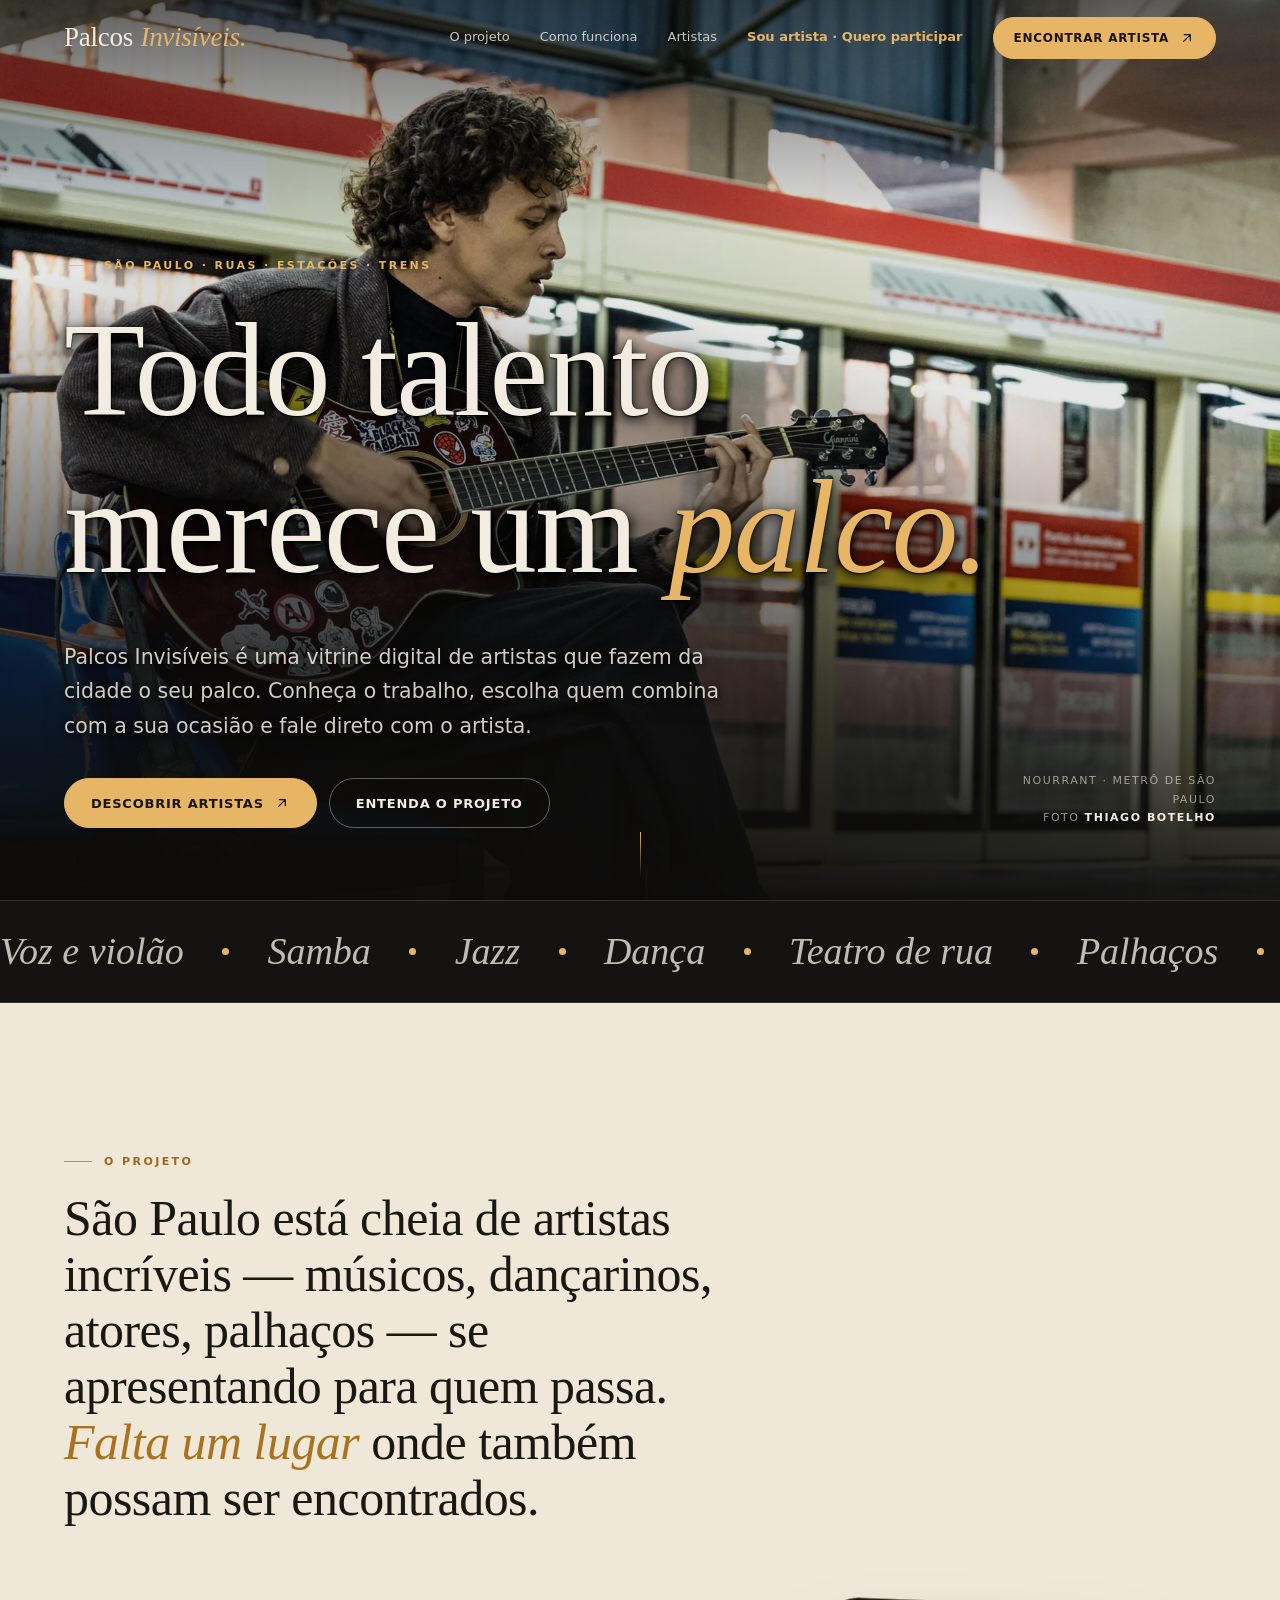
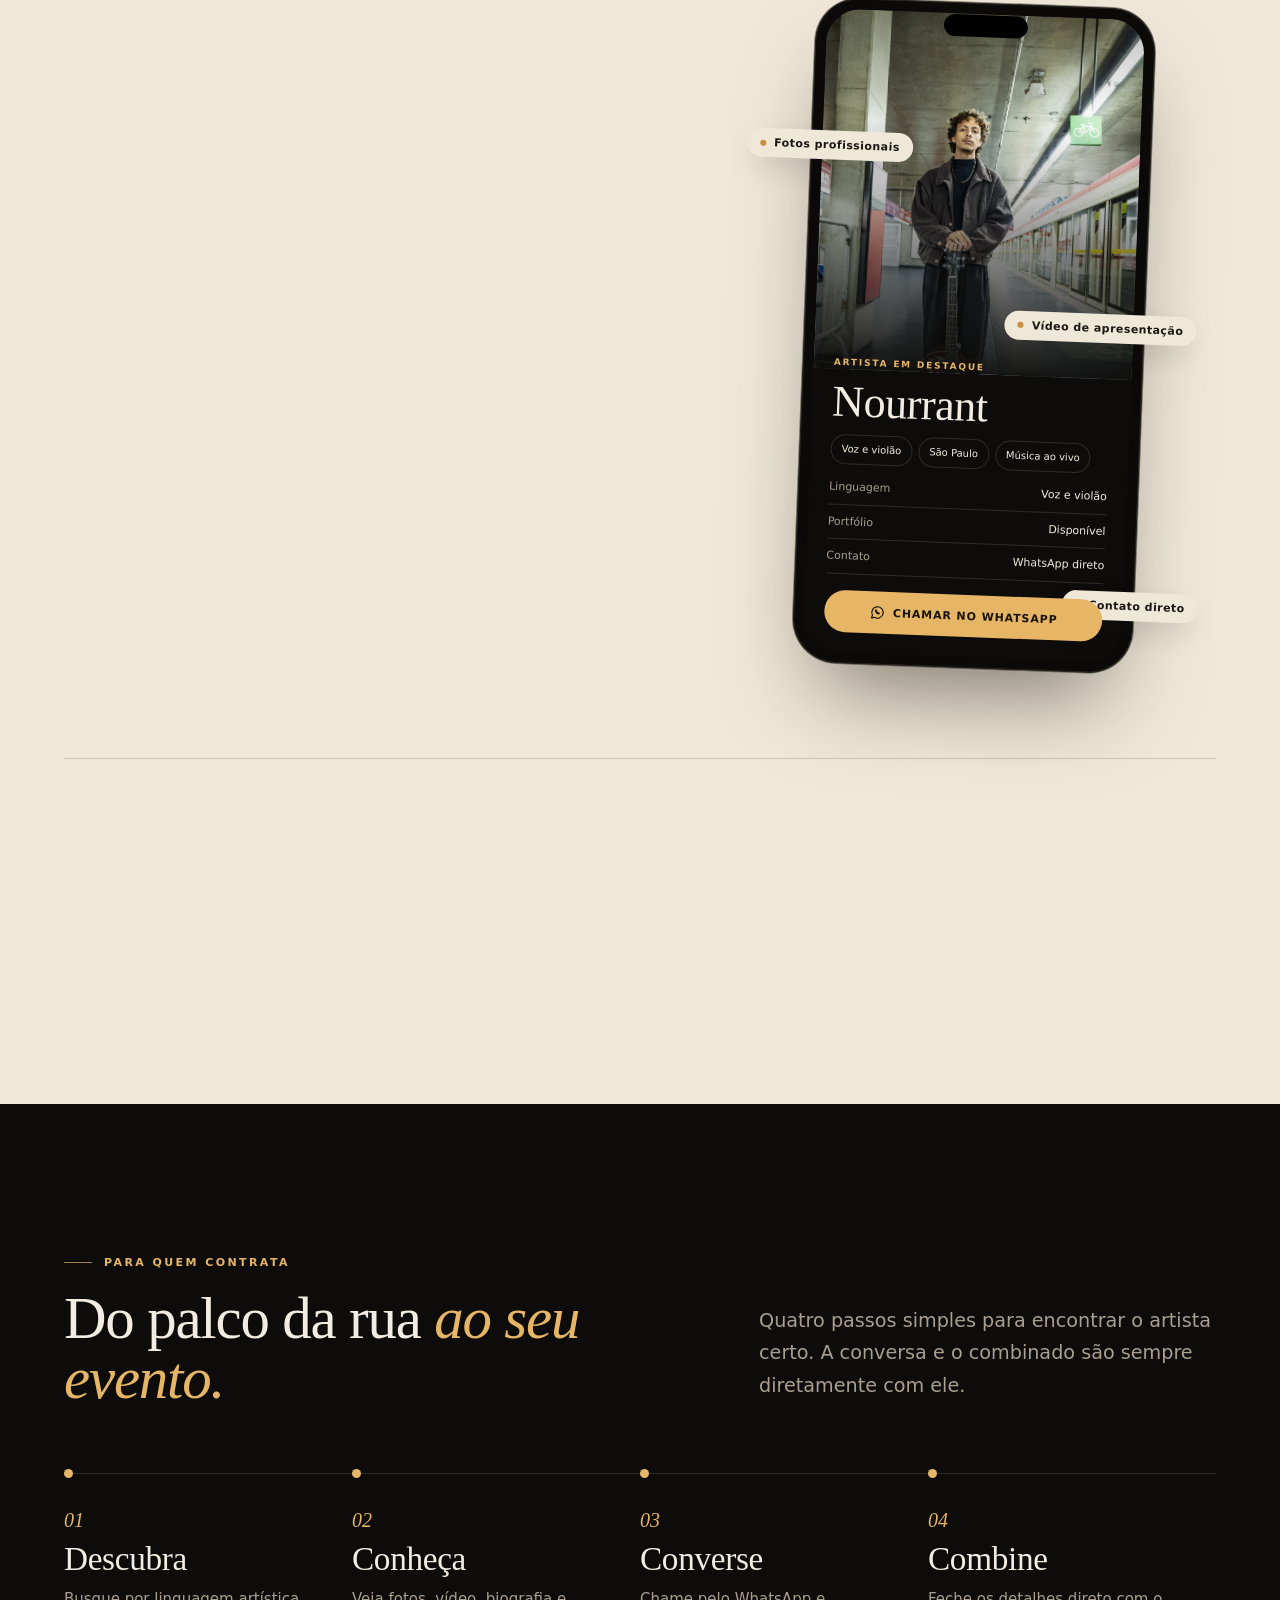
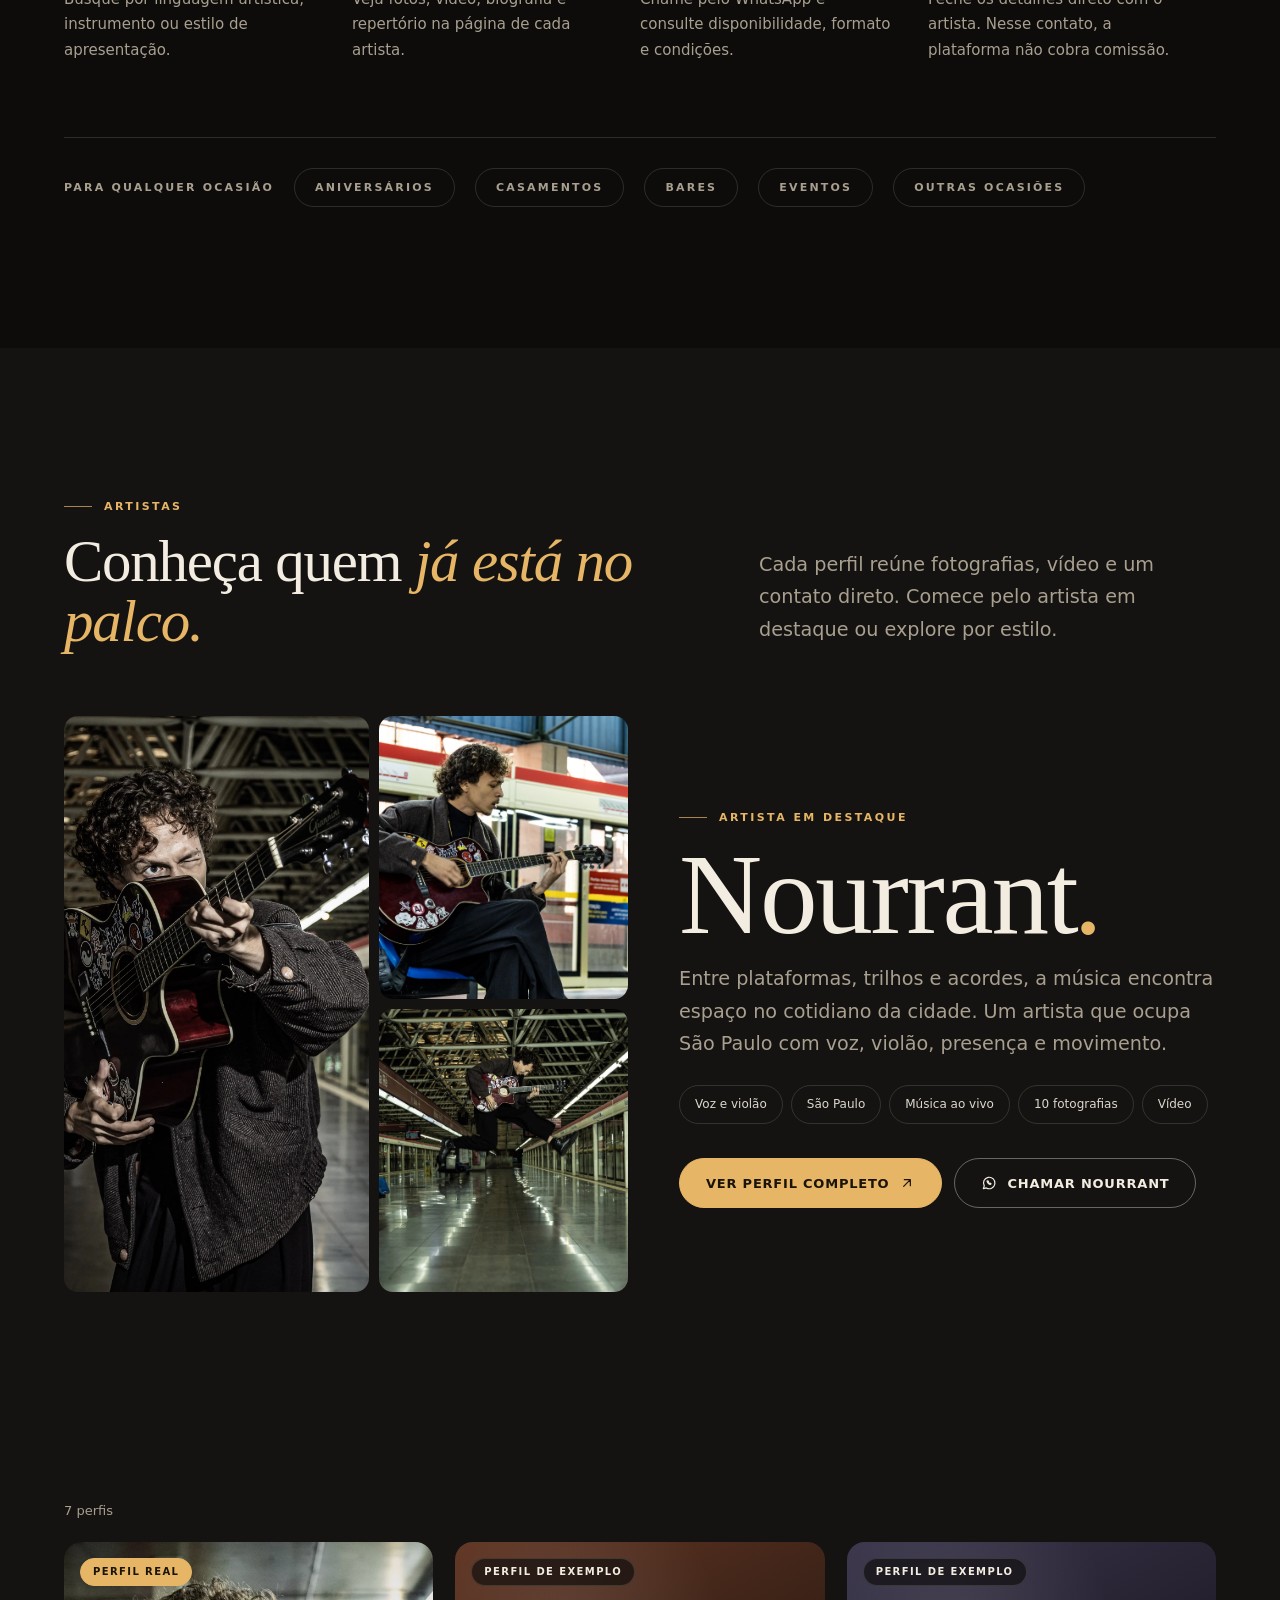
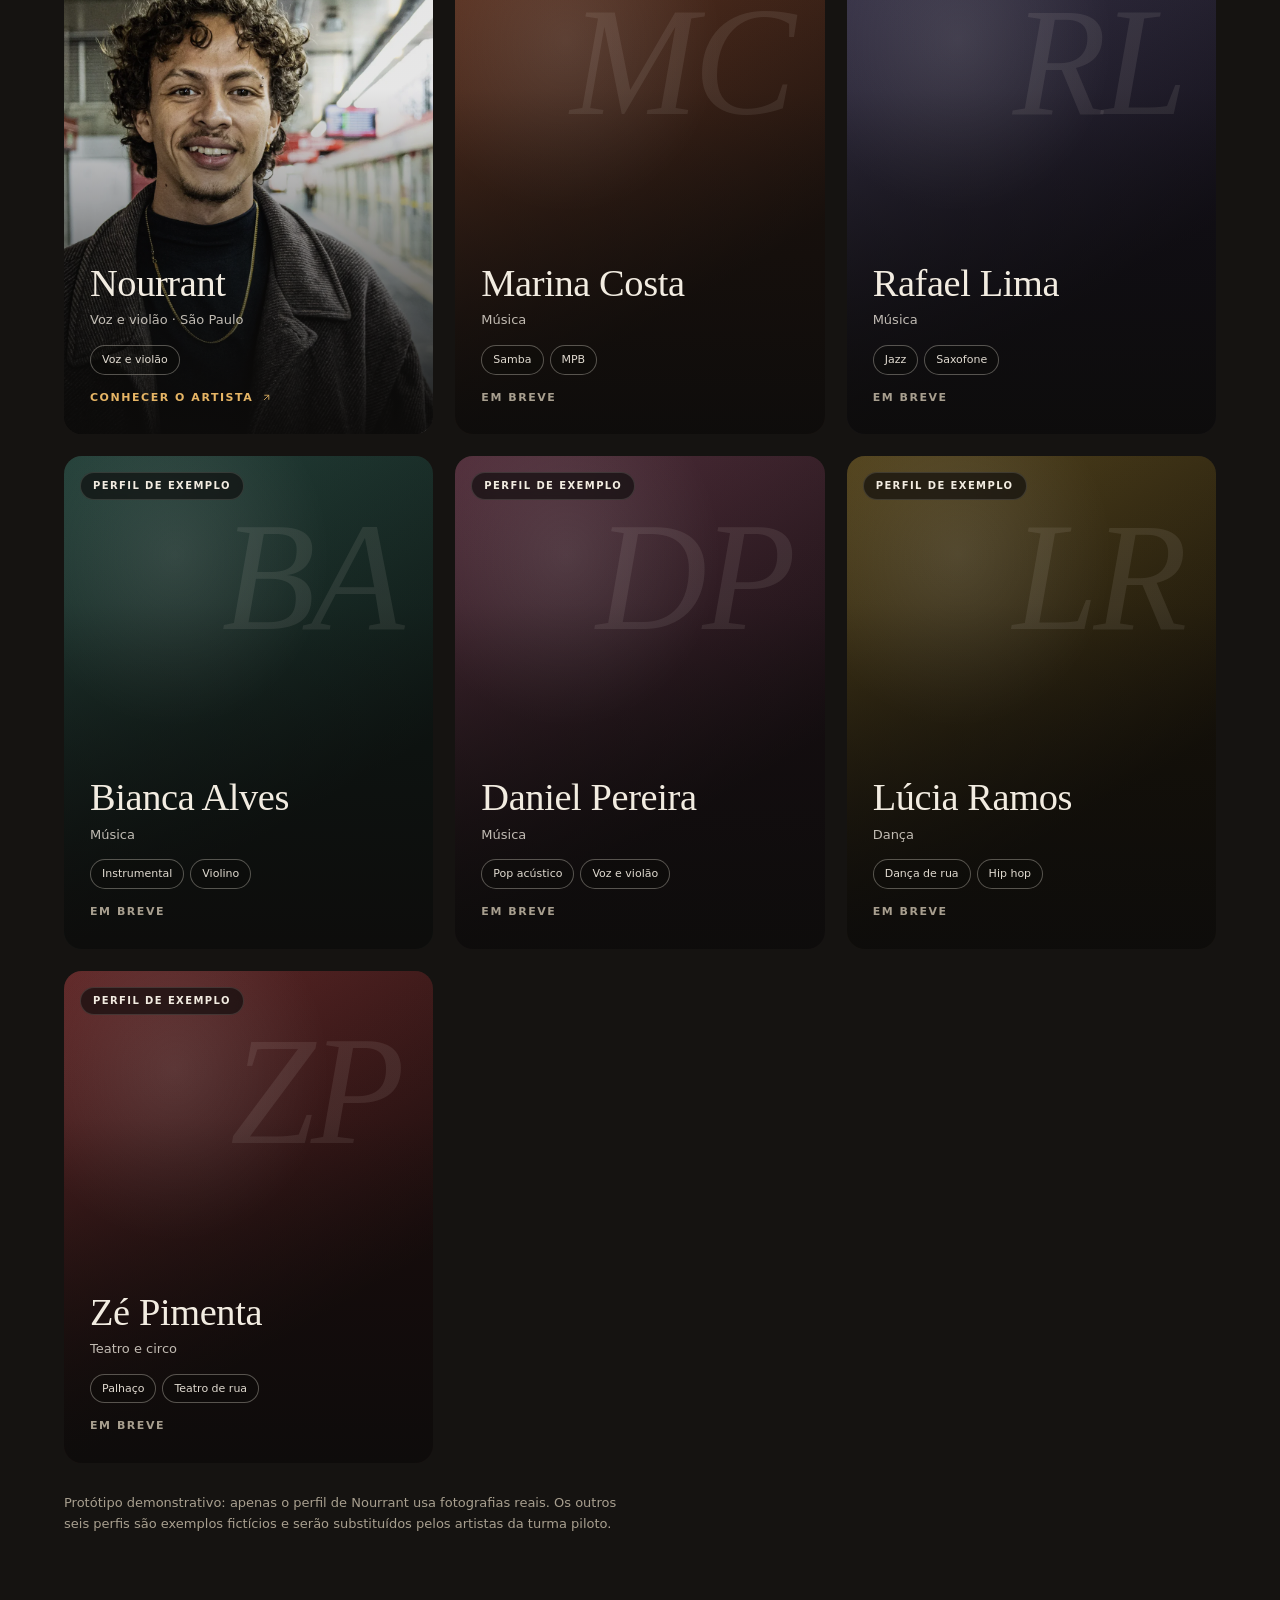
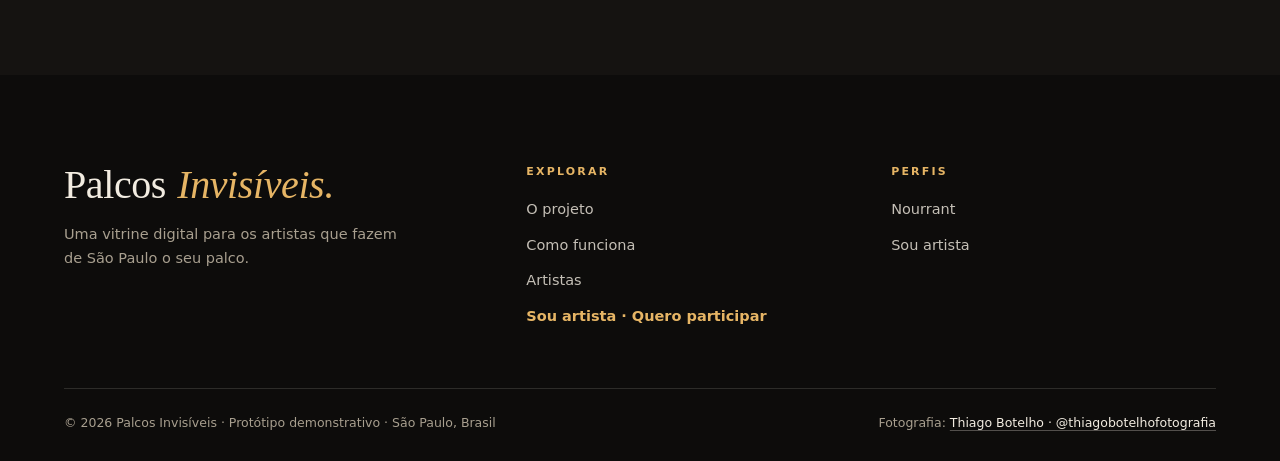
==== index.html @ 7cb58cff "Publicação inicial do Palcos Invisíveis" ====
<!doctype html>
<html lang="pt-BR" class="no-js">
<head>
<meta charset="utf-8">
<meta name="viewport" content="width=device-width,initial-scale=1">
<title>Palcos Invisíveis | Artistas de São Paulo para o seu evento</title>
<meta name="description" content="Vitrine digital de artistas independentes de São Paulo — música, dança, teatro e circo. Conheça portfólios com fotos e vídeos e fale direto com o artista para aniversários, casamentos, bares e eventos.">
<meta name="theme-color" content="#0d0c0b">
<meta property="og:title" content="Palcos Invisíveis — Todo talento merece um palco">
<meta property="og:description" content="Descubra artistas que fazem das ruas, estações e trens de São Paulo o seu palco e chame direto para o seu evento.">
<meta property="og:image" content="assets/img/03.webp">
<script>document.documentElement.className='js'</script>
<link rel="stylesheet" href="style.css">
</head>
<body>
<a class="skip" href="#projeto">Pular para o conteúdo</a>
<svg width="0" height="0" style="position:absolute" aria-hidden="true" focusable="false"><defs>
<symbol id="i-arrow" viewBox="0 0 24 24"><path d="M7 17 17 7M8 7h9v9"/></symbol>
<symbol id="i-left" viewBox="0 0 24 24"><path d="M19 12H5M11 5l-7 7 7 7"/></symbol>
<symbol id="i-right" viewBox="0 0 24 24"><path d="M5 12h14M13 5l7 7-7 7"/></symbol>
<symbol id="i-play" viewBox="0 0 24 24"><path class="f" d="M8 5v14l11-7z" fill="currentColor" stroke="none"/></symbol>
<symbol id="i-pause" viewBox="0 0 24 24"><path d="M8 5v14M16 5v14" stroke-width="3"/></symbol>
<symbol id="i-wa" viewBox="0 0 24 24"><path d="M3.5 20.5l1.4-4.2A8.6 8.6 0 1 1 8 19.4z"/><path d="M9.2 8.6c-.3.9 0 2 1.1 3.3 1.1 1.3 2.3 2 3.2 2.1.7.1 1.3-.3 1.5-.9l-1.6-.9-.7.6c-.7-.3-1.6-1.1-2-1.9l.6-.7-.9-1.6c-.6.1-1.1.5-1.2 1z"/></symbol>
<symbol id="i-expand" viewBox="0 0 24 24"><path d="M4 9V4h5M20 9V4h-5M4 15v5h5M20 15v5h-5"/></symbol>
<symbol id="i-x" viewBox="0 0 24 24"><path d="M6 6l12 12M18 6 6 18"/></symbol>
<symbol id="i-plus" viewBox="0 0 24 24"><path d="M12 5v14M5 12h14"/></symbol>
<symbol id="i-check" viewBox="0 0 24 24"><path d="M5 12.5l4.5 4.5L19 7.5"/></symbol>
<symbol id="i-search" viewBox="0 0 24 24"><circle cx="11" cy="11" r="6.5"/><path d="M20 20l-4.2-4.2"/></symbol>
<symbol id="i-user" viewBox="0 0 24 24"><circle cx="12" cy="8" r="4"/><path d="M4 21c0-4 3.5-6 8-6s8 2 8 6"/></symbol>
<symbol id="i-camera" viewBox="0 0 24 24"><path d="M4 8h4l1.5-2h5L16 8h4v11H4z"/><circle cx="12" cy="13.5" r="3.5"/></symbol>
<symbol id="i-refresh" viewBox="0 0 24 24"><path d="M20 11a8 8 0 0 0-14.5-3.5M4 4v4h4M4 13a8 8 0 0 0 14.5 3.5M20 20v-4h-4"/></symbol>
<symbol id="i-chat" viewBox="0 0 24 24"><path d="M4 5h16v11H10l-4 4v-4H4z"/></symbol>
<symbol id="i-shield" viewBox="0 0 24 24"><path d="M12 3l8 3v6c0 5-3.5 8-8 9-4.5-1-8-4-8-9V6z"/><path d="M8.5 12l2.5 2.5 4.5-5"/></symbol>
<symbol id="i-info" viewBox="0 0 24 24"><circle cx="12" cy="12" r="9"/><path d="M12 11v6M12 7.5v.01"/></symbol>
</defs></svg>


<header class="site-header" id="top-header">
  <div class="wrap">
    <a href="index.html" class="logo" aria-label="Palcos Invisíveis — início">Palcos <i>Invisíveis</i><span class="dot">.</span></a>
    <button class="burger" type="button" aria-label="Abrir menu" aria-expanded="false" aria-controls="nav"><span></span></button>
    <nav class="nav" id="nav" aria-label="Principal">
      <a href="#projeto">O projeto</a>
      <a href="#como">Como funciona</a>
      <a href="#artistas">Artistas</a>
      <a href="para-artistas.html" class="artist-entry">Sou artista · Quero participar</a>
      
      <a class="btn sm" href="#artistas">Encontrar artista <svg class="ic"><use href="#i-arrow"/></svg></a>
    </nav>
  </div>
</header>

<main>
<!-- ================= HERO ================= -->
<section class="hero" aria-label="Apresentação">
  <div class="hero-photo"><img src="assets/img/03.webp" alt="Nourrant toca violão sentado em uma plataforma de metrô de São Paulo" fetchpriority="high"></div>
  <div class="wrap hero-inner">
    <span class="eyebrow rise d1">São Paulo · Ruas · Estações · Trens</span>
    <h1 aria-label="Todo talento merece um palco."><span class="line"><span>Todo talento</span></span><span class="line"><span>merece um <em>palco.</em></span></span></h1>
    <div class="hero-foot">
      <div>
        <p class="lead rise d2">Palcos Invisíveis é uma vitrine digital de artistas que fazem da cidade o seu palco. Conheça o trabalho, escolha quem combina com a sua ocasião e fale direto com o artista.</p>
        <div class="actions rise d3">
          <a class="btn" href="#artistas">Descobrir artistas <svg class="ic"><use href="#i-arrow"/></svg></a>
          <a class="btn ghost" href="#projeto">Entenda o projeto</a>
        </div>
      </div>
      <p class="hero-credit rise d3">Nourrant · Metrô de São Paulo<br>Foto <b>Thiago Botelho</b></p>
    </div>
  </div>
  <span class="scroll-cue" aria-hidden="true"></span>
</section>

<div class="marquee" aria-hidden="true">
  <div class="marquee-track">
    <span>Voz e violão</span><span>Samba</span><span>Jazz</span><span>Dança</span><span>Teatro de rua</span><span>Palhaços</span><span>Saxofone</span><span>Violino</span><span>MPB</span><span>Circo</span><span>Pop acústico</span><span>Música ao vivo</span><span>Aniversários</span><span>Casamentos</span><span>Bares</span><span>Eventos</span>
    <span>Voz e violão</span><span>Samba</span><span>Jazz</span><span>Dança</span><span>Teatro de rua</span><span>Palhaços</span><span>Saxofone</span><span>Violino</span><span>MPB</span><span>Circo</span><span>Pop acústico</span><span>Música ao vivo</span><span>Aniversários</span><span>Casamentos</span><span>Bares</span><span>Eventos</span>
  </div>
</div>

<!-- ================= O PROJETO ================= -->
<section class="section paper" id="projeto">
  <div class="wrap">
    <span class="eyebrow reveal">O projeto</span>
    <h2 class="manifesto reveal" style="margin-top:22px">São Paulo está cheia de artistas incríveis — músicos, dançarinos, atores, palhaços — se apresentando para quem passa. <em>Falta um lugar</em> onde também possam ser encontrados.</h2>

    <div class="project-grid" style="margin-top:clamp(44px,6vw,80px)">
      <div class="project-copy">
        <p class="lead reveal">O Palcos Invisíveis é um catálogo para descobrir e entrar em contato com artistas. Começamos pelos talentos que se apresentam nas ruas, estações e transportes da cidade, da música à dança, do teatro ao circo: gente que milhares de pessoas veem todos os dias, mas que quase ninguém sabe como chamar para uma festa.</p>
        <p class="lead reveal">Cada artista apresenta um perfil profissional, com fotografias, vídeo, biografia, linguagem artística, estilo, repertório ou espetáculo e um botão de WhatsApp. Você explora, escolhe, conversa e combina diretamente com quem vai subir no palco da sua ocasião.</p>
        <div class="actions reveal">
          <a class="btn dark" href="#como">Ver como funciona <svg class="ic"><use href="#i-arrow"/></svg></a>
          
        </div>
      </div>

      <div class="reveal" aria-label="Exemplo de como é a página de um artista">
        <div class="phone">
          <div class="phone-notch"></div>
          <div class="phone-screen">
            <img src="assets/img/04.webp" alt="Nourrant em pé na plataforma, com o violão ao lado">
            <div class="phone-body">
              <span class="tag">Artista em destaque</span>
              <h4>Nourrant</h4>
              <div class="phone-chips"><span>Voz e violão</span><span>São Paulo</span><span>Música ao vivo</span></div>
              <div class="phone-rows"><div>Linguagem <b>Voz e violão</b></div><div>Portfólio <b>Disponível</b></div><div>Contato <b>WhatsApp direto</b></div></div>
              <div class="phone-cta"><svg class="ic" style="font-size:16px"><use href="#i-wa"/></svg> Chamar no WhatsApp</div>
            </div>
          </div>
          <div class="phone-labels" aria-hidden="true"><span class="l1">Fotos profissionais</span><span class="l2">Vídeo de apresentação</span><span class="l3">Contato direto</span></div>
        </div>
      </div>
    </div>

    <div class="pillars">
      <div class="pillar reveal"><span class="n">01</span><h3>Visibilidade</h3><p>Encontre talentos da cidade para sua próxima ocasião.</p></div>
      <div class="pillar reveal" style="--d:.1s"><span class="n">02</span><h3>Material profissional</h3><p>Conheça os artistas por meio de fotografias, vídeos e apresentações.</p></div>
      <div class="pillar reveal" style="--d:.2s"><span class="n">03</span><h3>Contato direto</h3><p>Quem contrata fala com o artista pelo WhatsApp. Sem comissão da plataforma no contato direto.</p></div>
    </div>
  </div>
</section>

<!-- ================= COMO FUNCIONA ================= -->
<section class="section" id="como">
  <div class="wrap">
    <div class="sec-head">
      <div><span class="eyebrow reveal">Para quem contrata</span><h2 class="h2 reveal">Do palco da rua <em>ao seu evento.</em></h2></div>
      <p class="lead reveal">Quatro passos simples para encontrar o artista certo. A conversa e o combinado são sempre diretamente com ele.</p>
    </div>
    <div class="steps">
      <div class="step reveal"><span class="n">01</span><h3>Descubra</h3><p>Busque por linguagem artística, instrumento ou estilo de apresentação.</p></div>
      <div class="step reveal" style="--d:.1s"><span class="n">02</span><h3>Conheça</h3><p>Veja fotos, vídeo, biografia e repertório na página de cada artista.</p></div>
      <div class="step reveal" style="--d:.2s"><span class="n">03</span><h3>Converse</h3><p>Chame pelo WhatsApp e consulte disponibilidade, formato e condições.</p></div>
      <div class="step reveal" style="--d:.3s"><span class="n">04</span><h3>Combine</h3><p>Feche os detalhes direto com o artista. Nesse contato, a plataforma não cobra comissão.</p></div>
    </div>
    <div class="occasions reveal">
      <span>Para qualquer ocasião</span>
      <span class="occ">Aniversários</span><span class="occ">Casamentos</span><span class="occ">Bares</span><span class="occ">Eventos</span><span class="occ">Outras ocasiões</span>
    </div>
  </div>
</section>

<!-- ================= ARTISTAS ================= -->
<section class="section alt" id="artistas">
  <div class="wrap">
    <div class="sec-head">
      <div><span class="eyebrow reveal">Artistas</span><h2 class="h2 reveal">Conheça quem <em>já está no palco.</em></h2></div>
      <p class="lead reveal">Cada perfil reúne fotografias, vídeo e um contato direto. Comece pelo artista em destaque ou explore por estilo.</p>
    </div>

    <article class="featured">
      <div class="collage reveal">
        <a class="c1" href="nourrant.html" aria-label="Ver perfil de Nourrant"><img src="assets/img/17.webp" alt="Nourrant com o violão em primeiro plano" loading="lazy"></a>
        <a class="c2" href="nourrant.html" tabindex="-1" aria-hidden="true"><img src="assets/img/03.webp" alt="" loading="lazy"></a>
        <a class="c3" href="nourrant.html" tabindex="-1" aria-hidden="true"><img src="assets/img/15.webp" alt="" loading="lazy"></a>
      </div>
      <div class="featured-copy reveal">
        <span class="eyebrow">Artista em destaque</span>
        <h3>Nourrant<em>.</em></h3>
        <p class="lead">Entre plataformas, trilhos e acordes, a música encontra espaço no cotidiano da cidade. Um artista que ocupa São Paulo com voz, violão, presença e movimento.</p>
        <div class="facts"><span class="fact">Voz e violão</span><span class="fact">São Paulo</span><span class="fact">Música ao vivo</span><span class="fact">10 fotografias</span><span class="fact">Vídeo</span></div>
        <div class="actions">
          <a class="btn" href="nourrant.html">Ver perfil completo <svg class="ic"><use href="#i-arrow"/></svg></a>
          <a class="btn ghost" href="#" data-contact="nourrant"><svg class="ic"><use href="#i-wa"/></svg> Chamar Nourrant</a>
        </div>
      </div>
    </article>

    <div class="finder reveal">
      <div class="filters" role="group" aria-label="Filtrar por estilo">
        <button class="filter active" type="button" data-filter="todos">Todos</button>
        <button class="filter" type="button" data-filter="voz">Voz e violão</button>
        <button class="filter" type="button" data-filter="samba">Samba</button>
        <button class="filter" type="button" data-filter="jazz">Jazz</button>
        <button class="filter" type="button" data-filter="instrumental">Instrumental</button>
        <button class="filter" type="button" data-filter="danca">Dança</button>
        <button class="filter" type="button" data-filter="teatro">Teatro e circo</button>
      </div>
      <label class="search"><span class="sr">Buscar artista, linguagem ou estilo</span><svg class="ic"><use href="#i-search"/></svg><input type="search" id="q" placeholder="Nome, linguagem ou estilo" autocomplete="off"></label>
    </div>
    <p class="count" id="count" aria-live="polite">7 perfis</p>

    <div class="cards">
      <a class="card" href="nourrant.html" data-cat="voz" data-search="nourrant violao voz e violao voz musica ao vivo sao paulo">
        <img src="assets/img/06.webp" alt="Retrato de Nourrant sorrindo" loading="lazy" style="object-position:50% 25%">
        <span class="badge real">Perfil real</span>
        <div class="card-in"><h3>Nourrant</h3><p class="meta">Voz e violão · São Paulo</p><div class="tags"><span>Voz e violão</span></div><span class="go">Conhecer o artista <svg class="ic"><use href="#i-arrow"/></svg></span></div>
      </a>
      <div class="card demo" data-cat="samba" data-search="marina costa samba mpb voz percussao exemplo">
        <div class="art" style="background:linear-gradient(150deg,#6a3a26,#1d120d 70%)"><b>MC</b><i></i></div>
        <span class="badge">Perfil de exemplo</span>
        <div class="card-in"><h3>Marina Costa</h3><p class="meta">Música</p><div class="tags"><span>Samba</span><span>MPB</span></div><span class="go">Em breve</span></div>
      </div>
      <div class="card demo" data-cat="jazz" data-search="rafael lima saxofone jazz exemplo">
        <div class="art" style="background:linear-gradient(150deg,#3f3a52,#120f19 70%)"><b>RL</b><i></i></div>
        <span class="badge">Perfil de exemplo</span>
        <div class="card-in"><h3>Rafael Lima</h3><p class="meta">Música</p><div class="tags"><span>Jazz</span><span>Saxofone</span></div><span class="go">Em breve</span></div>
      </div>
      <div class="card demo" data-cat="instrumental" data-search="bianca alves violino instrumental classico exemplo">
        <div class="art" style="background:linear-gradient(150deg,#27473f,#0d1714 70%)"><b>BA</b><i></i></div>
        <span class="badge">Perfil de exemplo</span>
        <div class="card-in"><h3>Bianca Alves</h3><p class="meta">Música</p><div class="tags"><span>Instrumental</span><span>Violino</span></div><span class="go">Em breve</span></div>
      </div>
      <div class="card demo" data-cat="voz" data-search="daniel pereira pop acustico voz violao exemplo">
        <div class="art" style="background:linear-gradient(150deg,#5a3341,#170e12 70%)"><b>DP</b><i></i></div>
        <span class="badge">Perfil de exemplo</span>
        <div class="card-in"><h3>Daniel Pereira</h3><p class="meta">Música</p><div class="tags"><span>Pop acústico</span><span>Voz e violão</span></div><span class="go">Em breve</span></div>
      </div>
      <div class="card demo" data-cat="danca" data-search="lucia ramos danca dança de rua hip hop exemplo">
        <div class="art" style="background:linear-gradient(150deg,#5b4a1f,#171208 70%)"><b>LR</b><i></i></div>
        <span class="badge">Perfil de exemplo</span>
        <div class="card-in"><h3>Lúcia Ramos</h3><p class="meta">Dança</p><div class="tags"><span>Dança de rua</span><span>Hip hop</span></div><span class="go">Em breve</span></div>
      </div>
      <div class="card demo" data-cat="teatro" data-search="ze pimenta palhaco palhaço teatro de rua circo exemplo">
        <div class="art" style="background:linear-gradient(150deg,#6a2b2b,#1a0c0c 70%)"><b>ZP</b><i></i></div>
        <span class="badge">Perfil de exemplo</span>
        <div class="card-in"><h3>Zé Pimenta</h3><p class="meta">Teatro e circo</p><div class="tags"><span>Palhaço</span><span>Teatro de rua</span></div><span class="go">Em breve</span></div>
      </div>
    </div>
    <div class="empty" id="empty"><h3>Nenhum artista encontrado.</h3><p>Tente outro nome, instrumento ou estilo.</p></div>
    <p class="demo-note">Protótipo demonstrativo: apenas o perfil de Nourrant usa fotografias reais. Os outros seis perfis são exemplos fictícios e serão substituídos pelos artistas da turma piloto.</p>
  </div>
</section>

</main>

<footer class="site-footer">
  <div class="wrap">
    <div class="foot-top">
      <div class="foot-brand"><a href="index.html" class="logo">Palcos <i>Invisíveis</i><span class="dot">.</span></a><p>Uma vitrine digital para os artistas que fazem de São Paulo o seu palco.</p></div>
      <div><h5>Explorar</h5><ul><li><a href="#projeto">O projeto</a></li><li><a href="#como">Como funciona</a></li><li><a href="#artistas">Artistas</a></li><li><a href="para-artistas.html" class="artist-entry">Sou artista · Quero participar</a></li><li></li></ul></div>
      <div><h5>Perfis</h5><ul><li><a href="nourrant.html">Nourrant</a></li><li><a href="para-artistas.html">Sou artista</a></li></ul></div>
    </div>
    <div class="foot-bottom"><span>© 2026 Palcos Invisíveis · Protótipo demonstrativo · São Paulo, Brasil</span><span>Fotografia: <a href="https://www.instagram.com/thiagobotelhofotografia/" target="_blank" rel="noopener noreferrer">Thiago Botelho · @thiagobotelhofotografia</a></span></div>
  </div>
</footer>

<dialog class="modal" id="contact-dialog" aria-labelledby="dlg-title"><div class="modal-in"><button class="x" type="button" data-close aria-label="Fechar"><svg class="ic"><use href="#i-x"/></svg></button><span class="eyebrow" id="dlg-eyebrow">Em breve</span><h3 id="dlg-title"></h3><p id="dlg-text"></p><div class="actions"><button class="btn" type="button" data-close>Entendi</button></div></div></dialog>

<script src="script.js"></script>
</body>
</html>
---- style.css ----
/* ============================================================
   PALCOS INVISÍVEIS — folha de estilo
   Tipografia: Instrument Serif (títulos) + Inter (texto)
   Fontes embutidas em assets/fonts (funciona offline)
   ============================================================ */
@font-face{font-family:"Instrument Serif";src:url("assets/fonts/instrument-serif.woff") format("woff");font-weight:400;font-style:normal;font-display:swap}
@font-face{font-family:"Instrument Serif";src:url("assets/fonts/instrument-serif-italic.woff") format("woff");font-weight:400;font-style:italic;font-display:swap}
@font-face{font-family:"Inter";src:url("assets/fonts/inter-regular.woff") format("woff");font-weight:400;font-style:normal;font-display:swap}
@font-face{font-family:"Inter";src:url("assets/fonts/inter-medium.woff") format("woff");font-weight:500;font-style:normal;font-display:swap}
@font-face{font-family:"Inter";src:url("assets/fonts/inter-semibold.woff") format("woff");font-weight:600;font-style:normal;font-display:swap}

:root{
  --bg:#0d0c0b;--bg-2:#151311;--bg-3:#1c1916;
  --ink:#f2ece1;--muted:#a89f8f;--line:rgba(242,236,225,.14);
  --gold:#e6b565;--gold-2:#c98f3c;
  --paper:#efe7d7;--paper-2:#e4dac6;--paper-ink:#1b1712;--paper-muted:#6b6254;--paper-line:rgba(27,23,18,.16);
  --serif:Georgia,"Times New Roman","Times New Roman",serif;
  --sans:system-ui,-apple-system,"Segoe UI",Roboto,Arial,sans-serif;
  --pad:clamp(20px,5vw,72px);
  --max:1280px;
  --ease:cubic-bezier(.22,1,.36,1);
}
*{box-sizing:border-box}
html{scroll-behavior:smooth;scroll-padding-top:84px;-webkit-text-size-adjust:100%}
body{margin:0;background:var(--bg);color:var(--ink);font-family:var(--sans);font-size:16px;line-height:1.6;-webkit-font-smoothing:antialiased;text-rendering:optimizeLegibility}
img{display:block;max-width:100%}
a{color:inherit;text-decoration:none}
button{font:inherit;color:inherit}
h1,h2,h3,h4{font-family:var(--serif);font-weight:400;margin:0;letter-spacing:-.01em}
p{margin:0}
::selection{background:var(--gold);color:#1a1307}
:focus-visible{outline:2px solid var(--gold);outline-offset:3px;border-radius:4px}
.ic{width:1em;height:1em;fill:none;stroke:currentColor;stroke-width:1.8;stroke-linecap:round;stroke-linejoin:round;flex:none}
.ic.fill{fill:currentColor;stroke:none}
.sr{position:absolute;width:1px;height:1px;overflow:hidden;clip:rect(0 0 0 0);white-space:nowrap}
.wrap{max-width:var(--max);margin:0 auto;padding-inline:var(--pad)}
.skip{position:absolute;left:12px;top:-60px;background:var(--gold);color:#1a1307;padding:10px 16px;border-radius:8px;z-index:200;font-weight:600}
.skip:focus{top:12px}

/* ---------- tipografia utilitária ---------- */
.eyebrow{display:inline-flex;align-items:center;gap:12px;font:600 11px/1 var(--sans);letter-spacing:.22em;text-transform:uppercase;color:var(--gold)}
.eyebrow:before{content:"";width:28px;height:1px;background:currentColor;opacity:.7}
.paper .eyebrow{color:#9a6a1e}
.display{font-size:clamp(40px,6vw,92px);line-height:.98;letter-spacing:-.02em}
.display em,.h2 em,h1 em{font-style:italic;color:var(--gold)}
.paper .h2 em,.paper h2 em{color:#a8721f}
.h2{font-size:clamp(36px,4.6vw,68px);line-height:1.02;letter-spacing:-.02em}
.lead{font-size:clamp(17px,1.5vw,20px);line-height:1.7;color:var(--muted);max-width:60ch}
.paper .lead{color:var(--paper-muted)}
.small{font-size:13px;color:var(--muted);line-height:1.65}
.paper .small{color:var(--paper-muted)}

/* ---------- botões ---------- */
.btn{display:inline-flex;align-items:center;justify-content:center;gap:10px;min-height:50px;padding:0 26px;border-radius:999px;border:1px solid var(--gold);background:var(--gold);color:#1a1307;font:600 13px/1 var(--sans);letter-spacing:.06em;text-transform:uppercase;cursor:pointer;transition:transform .35s var(--ease),background .25s,color .25s,border-color .25s,box-shadow .35s}
.btn:hover{transform:translateY(-2px);box-shadow:0 14px 34px -12px rgba(230,181,101,.55)}
.btn .ic{font-size:16px;transition:transform .35s var(--ease)}
.btn:hover .ic{transform:translate(2px,-2px)}
.btn.ghost{background:transparent;color:var(--ink);border-color:rgba(242,236,225,.38)}
.btn.ghost:hover{border-color:var(--gold);color:var(--gold);box-shadow:none}
.paper .btn.ghost{color:var(--paper-ink);border-color:rgba(27,23,18,.4)}
.paper .btn.ghost:hover{border-color:#a8721f;color:#a8721f}
.btn.dark{background:var(--paper-ink);border-color:var(--paper-ink);color:var(--paper)}
.btn.sm{min-height:42px;padding:0 20px;font-size:12px}
.actions{display:flex;flex-wrap:wrap;gap:12px;margin-top:34px}

/* ---------- cabeçalho ---------- */
.site-header{position:fixed;inset:0 0 auto 0;z-index:90;height:76px;display:flex;align-items:center;transition:background .4s,backdrop-filter .4s,border-color .4s,height .3s;border-bottom:1px solid transparent}
.site-header.solid{background:rgba(13,12,11,.82);backdrop-filter:saturate(1.4) blur(16px);-webkit-backdrop-filter:saturate(1.4) blur(16px);border-color:var(--line);height:66px}
.site-header .wrap{display:flex;align-items:center;justify-content:space-between;width:100%}
.logo{font-family:var(--serif);font-size:27px;letter-spacing:-.01em;line-height:1;display:inline-flex;align-items:baseline;gap:.28em;white-space:nowrap}
.logo i{color:var(--gold)}
.logo .dot{color:var(--gold);font-style:normal;margin-left:-.3em}
.nav{display:flex;align-items:center;gap:30px}
.nav a:not(.btn){font-size:13px;font-weight:500;color:rgba(242,236,225,.82);position:relative;padding:6px 0}
.nav a:not(.btn):after{content:"";position:absolute;left:0;right:0;bottom:0;height:1px;background:var(--gold);transform:scaleX(0);transform-origin:left;transition:transform .4s var(--ease)}
.nav a:not(.btn):hover{color:#fff}.nav a:not(.btn):hover:after{transform:scaleX(1)}
.burger{display:none;width:44px;height:44px;border:1px solid var(--line);border-radius:50%;background:rgba(13,12,11,.4);cursor:pointer;align-items:center;justify-content:center}
.burger span,.burger span:before,.burger span:after{display:block;width:18px;height:1.5px;background:var(--ink);position:relative;transition:transform .3s,background .3s}
.burger span:before,.burger span:after{content:"";position:absolute;left:0}
.burger span:before{top:-6px}.burger span:after{top:6px}
.menu-open .burger span{background:transparent}.menu-open .burger span:before{transform:translateY(6px) rotate(45deg)}.menu-open .burger span:after{transform:translateY(-6px) rotate(-45deg)}

/* ---------- hero (home) ---------- */
.hero{position:relative;min-height:max(640px,100svh);max-height:980px;display:flex;align-items:flex-end;overflow:hidden;isolation:isolate}
.hero-photo{position:absolute;inset:0;z-index:-2}
.hero-photo img{width:100%;height:100%;object-fit:cover;object-position:62% 40%;animation:kenburns 26s ease-in-out infinite alternate;transform-origin:70% 40%}
@keyframes kenburns{from{transform:scale(1.02)}to{transform:scale(1.12) translate(-1.2%,-1%)}}
.hero:before{content:"";position:absolute;inset:0;z-index:-1;background:
  radial-gradient(120% 90% at 18% 100%,rgba(13,12,11,.96) 0%,rgba(13,12,11,.55) 45%,rgba(13,12,11,.1) 78%),
  linear-gradient(180deg,rgba(13,12,11,.62) 0%,rgba(13,12,11,0) 26%,rgba(13,12,11,0) 60%,rgba(13,12,11,.92) 100%)}
.hero-inner{width:100%;padding-block:150px 72px}
.hero h1{font-size:clamp(58px,10.4vw,168px);line-height:.9;letter-spacing:-.012em;margin:22px 0 30px}
.hero h1 .line{display:block;overflow:visible;padding-top:.12em;padding-bottom:.16em}
.hero h1 .line>span{display:block}
.hero p.lead{color:rgba(242,236,225,.86);font-size:clamp(17px,1.6vw,21px);max-width:52ch}
.hero-foot{display:flex;justify-content:space-between;align-items:flex-end;gap:30px;flex-wrap:wrap}
.hero-credit{font-size:11px;letter-spacing:.14em;text-transform:uppercase;color:rgba(242,236,225,.6);max-width:30ch;line-height:1.7;text-align:right}
.hero-credit b{color:var(--ink);font-weight:600}
.scroll-cue{position:absolute;left:50%;bottom:22px;width:1px;height:46px;background:linear-gradient(var(--gold),transparent);transform-origin:top;animation:cue 2.4s ease-in-out infinite}
@keyframes cue{0%{transform:scaleY(0)}50%{transform:scaleY(1)}100%{transform:scaleY(1);opacity:0}}

/* intro animada do hero */
.js .hero .rise{opacity:0;transform:translateY(26px);animation:rise 1.1s var(--ease) forwards}
.js .hero h1 .line>span{transform:translateY(105%);animation:lineup 1.2s var(--ease) forwards}
.js .hero h1 .line:nth-child(2)>span{animation-delay:.12s}
.js .hero .rise.d1{animation-delay:.05s}.js .hero .rise.d2{animation-delay:.45s}.js .hero .rise.d3{animation-delay:.6s}
@keyframes rise{to{opacity:1;transform:none}}
@keyframes lineup{to{transform:none}}

/* ---------- faixa (marquee) ---------- */
.marquee{border-block:1px solid var(--line);overflow:hidden;background:var(--bg-2);padding:20px 0}
.marquee-track{display:flex;width:max-content;animation:marquee 46s linear infinite}
.marquee:hover .marquee-track{animation-play-state:paused}
.marquee span{font-family:var(--serif);font-style:italic;font-size:clamp(24px,3vw,38px);color:rgba(242,236,225,.78);white-space:nowrap;display:inline-flex;align-items:center}
.marquee span:after{content:"";width:7px;height:7px;border-radius:50%;background:var(--gold);margin:0 clamp(24px,3vw,44px)}
@keyframes marquee{to{transform:translateX(-50%)}}

/* ---------- seções ---------- */
.section{padding-block:clamp(80px,11vw,150px)}
.paper{background:var(--paper);color:var(--paper-ink)}
.alt{background:var(--bg-2)}
.sec-head{display:grid;grid-template-columns:1.15fr .85fr;gap:clamp(24px,6vw,100px);align-items:end;margin-bottom:clamp(40px,5vw,72px)}
.sec-head .h2{margin-top:18px}
.sec-head .lead{padding-bottom:6px}

/* O projeto */
.manifesto{font-family:var(--serif);font-size:clamp(30px,3.9vw,58px);line-height:1.12;letter-spacing:-.01em;max-width:27ch}
.manifesto em{color:#a8721f}
.project-grid{display:grid;grid-template-columns:1.1fr .9fr;gap:clamp(30px,6vw,110px);align-items:center}
.project-copy .lead{margin-top:28px}
.project-copy .lead+.lead{margin-top:16px}
.pillars{display:grid;grid-template-columns:repeat(3,1fr);margin-top:clamp(56px,7vw,96px);border-top:1px solid var(--paper-line)}
.pillar{padding:34px clamp(16px,2.4vw,36px) 6px 0}
.pillar+.pillar{padding-left:clamp(16px,2.4vw,36px);border-left:1px solid var(--paper-line)}
.pillar .n{font:italic 400 18px var(--serif);color:#a8721f}
.pillar h3{font-size:clamp(28px,2.7vw,40px);line-height:1.05;margin:14px 0 12px}
.pillar p{color:var(--paper-muted);font-size:15px;line-height:1.7}

/* mock de celular */
.phone{position:relative;width:min(100%,340px);margin-inline:auto;border-radius:44px;padding:11px;background:#0b0a09;box-shadow:0 50px 90px -30px rgba(27,23,18,.55),0 0 0 1px rgba(27,23,18,.5),inset 0 0 0 1px #2a2620;transform:rotate(2.2deg)}
.phone-screen{border-radius:34px;overflow:hidden;background:var(--bg);color:var(--ink);position:relative;aspect-ratio:9/18.2}
.phone-screen>img{width:100%;height:56%;object-fit:cover;object-position:center 22%}
.phone-screen:after{content:"";position:absolute;inset:0 0 auto 0;height:56%;background:linear-gradient(180deg,rgba(13,12,11,.25),transparent 30%,rgba(13,12,11,.95) 100%);pointer-events:none}
.phone-body{position:absolute;left:0;right:0;bottom:0;padding:0 20px 20px;z-index:2}
.phone-body .tag{font:600 9px/1 var(--sans);letter-spacing:.2em;text-transform:uppercase;color:var(--gold)}
.phone-body h4{font-size:44px;line-height:1;margin:8px 0 10px}
.phone-chips{display:flex;flex-wrap:wrap;gap:6px;margin-bottom:14px}
.phone-chips span{font-size:10px;padding:6px 10px;border:1px solid var(--line);border-radius:99px;color:var(--ink)}
.phone-rows{display:grid;gap:8px;margin-bottom:16px}
.phone-rows div{display:flex;justify-content:space-between;font-size:11px;color:var(--muted);border-bottom:1px solid var(--line);padding-bottom:8px}
.phone-rows b{color:var(--ink);font-weight:500}
.phone-cta{display:flex;align-items:center;justify-content:center;gap:8px;height:42px;border-radius:99px;background:var(--gold);color:#1a1307;font:600 11px var(--sans);letter-spacing:.08em;text-transform:uppercase}
.phone-notch{position:absolute;z-index:3;left:50%;top:12px;width:84px;height:22px;border-radius:99px;background:#000;transform:translateX(-50%)}
.phone-labels{position:absolute;inset:0;pointer-events:none}
.phone-labels span{position:absolute;display:flex;align-items:center;gap:8px;background:var(--paper);color:var(--paper-ink);font:600 11px/1 var(--sans);letter-spacing:.04em;padding:9px 13px;border-radius:99px;box-shadow:0 12px 30px -10px rgba(27,23,18,.4);white-space:nowrap}
.phone-labels span:before{content:"";width:6px;height:6px;border-radius:50%;background:#c98f3c}
.phone-labels .l1{left:-64px;top:20%}.phone-labels .l2{right:-52px;top:46%}.phone-labels .l3{right:-64px;bottom:8%}

/* como funciona */
.steps{display:grid;grid-template-columns:repeat(4,1fr);gap:0;counter-reset:s}
.step{position:relative;padding:30px 28px 10px 0}
.step:before{content:"";position:absolute;left:0;right:0;top:0;height:1px;background:var(--line)}
.step:after{content:"";position:absolute;left:0;top:-4px;width:9px;height:9px;border-radius:50%;background:var(--gold)}
.step .n{font:italic 400 20px var(--serif);color:var(--gold);margin-top:6px;display:block}
.step h3{font-size:clamp(28px,2.6vw,38px);line-height:1.05;margin:10px 0 10px}
.step p{color:var(--muted);font-size:15px;line-height:1.7;padding-right:8px}
.occasions{display:flex;flex-wrap:wrap;gap:10px;margin-top:clamp(44px,5vw,70px);padding-top:30px;border-top:1px solid var(--line);align-items:center}
.occasions>span{font:600 11px var(--sans);letter-spacing:.2em;text-transform:uppercase;color:var(--muted);margin-right:10px}
.occ{padding:12px 20px;border-radius:99px;border:1px solid var(--line);font-family:var(--serif);font-size:22px;line-height:1;transition:border-color .3s,color .3s,background .3s}
.occ:hover{border-color:var(--gold);color:var(--gold)}

/* ---------- artistas ---------- */
.featured{display:grid;grid-template-columns:1.05fr 1fr;gap:clamp(24px,4vw,64px);align-items:center;margin-bottom:clamp(64px,8vw,110px)}
.collage{display:grid;grid-template-columns:1.1fr .9fr;grid-template-rows:1fr 1fr;gap:10px;aspect-ratio:1/1.02}
.collage a{position:relative;overflow:hidden;border-radius:14px;display:block;background:var(--bg-3)}
.collage img{position:absolute;inset:0;width:100%;height:100%;object-fit:cover;transition:transform 1.4s var(--ease)}
.collage a:hover img{transform:scale(1.06)}
.collage .c1{grid-row:1/3}
.collage .c1 img{object-position:center 30%}
.collage .c2 img{object-position:38% 40%}
.collage .c3 img{object-position:center 50%}
.featured-copy h3{font-size:clamp(64px,9vw,132px);line-height:.9;letter-spacing:-.02em;margin:18px 0 16px}
.featured-copy h3 em{color:var(--gold)}
.featured-copy .lead{margin-bottom:6px}
.facts{display:flex;flex-wrap:wrap;gap:8px;margin-top:24px}
.fact{font-size:12px;font-weight:500;padding:9px 15px;border:1px solid var(--line);border-radius:99px;color:rgba(242,236,225,.9)}

.finder{display:flex;gap:14px;flex-wrap:wrap;align-items:center;justify-content:space-between;margin-bottom:34px;padding-bottom:26px;border-bottom:1px solid var(--line)}
.filters{display:flex;gap:8px;flex-wrap:wrap}
.filter{background:transparent;border:1px solid var(--line);color:rgba(242,236,225,.85);padding:11px 18px;border-radius:99px;cursor:pointer;font-size:13px;font-weight:500;transition:all .25s}
.filter:hover{border-color:var(--gold);color:var(--gold)}
.filter.active{background:var(--gold);border-color:var(--gold);color:#1a1307}
.search{position:relative;flex:0 1 380px;min-width:220px}
.search input{width:100%;height:46px;border-radius:99px;border:1px solid var(--line);background:rgba(242,236,225,.04);color:var(--ink);padding:0 20px 0 46px;font:400 14px var(--sans);transition:border-color .25s,background .25s}
.search input::placeholder{color:var(--muted)}
.search input:focus{outline:none;border-color:var(--gold);background:rgba(242,236,225,.07)}
.search .ic{position:absolute;left:17px;top:50%;transform:translateY(-50%);font-size:17px;color:var(--muted)}
.count{font-size:13px;color:var(--muted);margin-bottom:20px}
.cards{display:grid;grid-template-columns:repeat(3,minmax(0,1fr));gap:22px}
.card{position:relative;display:block;border-radius:18px;overflow:hidden;background:var(--bg-3);aspect-ratio:3/4;isolation:isolate;transition:transform .6s var(--ease),box-shadow .6s var(--ease)}
.card:hover{transform:translateY(-6px);box-shadow:0 30px 60px -30px rgba(0,0,0,.9)}
.card>img{position:absolute;inset:0;width:100%;height:100%;object-fit:cover;z-index:-2;transition:transform 1.4s var(--ease)}
.card:hover>img{transform:scale(1.06)}
.card:after{content:"";position:absolute;inset:0;z-index:-1;background:linear-gradient(180deg,rgba(13,12,11,.1) 30%,rgba(13,12,11,.92) 100%)}
.card-in{position:absolute;inset:auto 0 0 0;padding:26px}
.card h3{font-size:clamp(34px,3vw,46px);line-height:1}
.card .meta{margin-top:8px;font-size:13px;color:rgba(242,236,225,.78)}
.tags{display:flex;flex-wrap:wrap;gap:6px;margin-top:14px}.tags span{font-size:11px;font-weight:500;padding:5px 11px;border:1px solid rgba(242,236,225,.32);border-radius:99px;color:rgba(242,236,225,.92);background:rgba(13,12,11,.35)}
.card .go{display:inline-flex;align-items:center;gap:8px;margin-top:16px;font:600 11px var(--sans);letter-spacing:.14em;text-transform:uppercase;color:var(--gold)}
.badge{position:absolute;top:16px;left:16px;z-index:2;font:600 10px/1 var(--sans);letter-spacing:.14em;text-transform:uppercase;padding:8px 12px;border-radius:99px;background:rgba(13,12,11,.65);backdrop-filter:blur(8px);border:1px solid var(--line)}
.badge.real{background:var(--gold);color:#1a1307;border-color:var(--gold)}
.card.demo{cursor:default}
.card.demo:hover{transform:none;box-shadow:none}
.card.demo .art{position:absolute;inset:0;z-index:-2}
.card.demo .art b{position:absolute;right:9%;top:9%;font:400 clamp(110px,12vw,180px)/1 var(--serif);font-style:italic;color:rgba(242,236,225,.1);letter-spacing:-.03em}
.card.demo .art i{position:absolute;inset:0;background:radial-gradient(60% 50% at 30% 20%,rgba(255,255,255,.12),transparent 70%)}
.card.demo .go{color:var(--muted)}
.card.join{background:transparent;border:1.5px dashed rgba(230,181,101,.5);display:flex;align-items:center;justify-content:center;text-align:center}
.card.join:after{display:none}
.card.join .card-in{position:static;padding:30px}
.card.join .plus{width:64px;height:64px;border-radius:50%;border:1px solid var(--gold);display:grid;place-items:center;margin:0 auto 22px;color:var(--gold);font-size:26px;transition:background .3s,color .3s}
.card.join:hover .plus{background:var(--gold);color:#1a1307}
.card.join h3{font-size:34px}
.card.join .meta{max-width:26ch;margin-inline:auto}
.card.hidden{display:none}
.empty{display:none;text-align:center;padding:60px 20px;color:var(--muted)}
.empty.show{display:block}
.empty h3{font-size:34px;color:var(--ink);margin-bottom:8px}
.demo-note{margin-top:30px;font-size:13px;color:var(--muted);max-width:70ch}

/* ---------- para artistas ---------- */
.artists-grid{display:grid;grid-template-columns:1fr 440px;gap:clamp(32px,6vw,100px);align-items:start}
.included{list-style:none;padding:0;margin:34px 0 0;display:grid;gap:0}
.included li{display:flex;gap:16px;align-items:flex-start;padding:20px 0;border-bottom:1px solid var(--line)}
.included li:first-child{border-top:1px solid var(--line)}
.included .ic{font-size:20px;color:var(--gold);margin-top:3px}
.included b{display:block;font:400 24px/1.15 var(--serif);margin-bottom:4px}
.included span{color:var(--muted);font-size:14.5px;line-height:1.65}
.plan{position:sticky;top:96px;border-radius:26px;padding:36px;background:linear-gradient(160deg,#241f19,#14110e);border:1px solid rgba(230,181,101,.35);box-shadow:0 40px 80px -40px rgba(0,0,0,.9)}
.plan .tag{font:600 10px/1 var(--sans);letter-spacing:.2em;text-transform:uppercase;color:var(--gold)}
.price{display:flex;align-items:baseline;gap:10px;margin:22px 0 4px;font-family:var(--serif)}
.price small{font-size:28px;color:var(--muted)}
.price strong{font-weight:400;font-size:112px;line-height:.9;letter-spacing:-.04em}
.price span{font:400 15px var(--sans);color:var(--muted)}
.plan p.small{margin-bottom:24px}.price.sm{margin:20px 0 4px}.price.sm strong{font-size:64px}.price.sm small{font-size:22px}.price span{max-width:14ch;line-height:1.3}
.plan ul{list-style:none;padding:0;margin:0 0 28px;display:grid;gap:12px}
.plan li{display:flex;gap:12px;font-size:14.5px;align-items:flex-start}
.plan li .ic{color:var(--gold);font-size:17px;margin-top:3px}
.plan .btn{width:100%}
.plan .fine{margin-top:16px;font-size:12px;color:var(--muted);line-height:1.6;text-align:center}
.timeline{display:grid;grid-template-columns:repeat(4,1fr);gap:20px;margin-top:clamp(56px,7vw,90px)}
.tl{padding:24px;border:1px solid var(--line);border-radius:18px;background:rgba(242,236,225,.025)}
.tl .n{font:italic 400 20px var(--serif);color:var(--gold)}
.tl h4{font-size:28px;line-height:1.05;margin:10px 0 8px}
.tl p{font-size:14px;color:var(--muted);line-height:1.65}

/* compromissos */
.vows{display:grid;grid-template-columns:repeat(4,1fr);gap:0;border-top:1px solid var(--paper-line)}
.vow{padding:32px clamp(14px,2vw,30px) 8px 0}
.vow+.vow{padding-left:clamp(14px,2vw,30px);border-left:1px solid var(--paper-line)}
.vow .ic{font-size:26px;color:#a8721f;margin-bottom:18px;stroke-width:1.5}
.vow h3{font-size:clamp(25px,2.2vw,32px);line-height:1.08;margin-bottom:10px}
.vow p{font-size:14.5px;color:var(--paper-muted);line-height:1.7}

/* FAQ */
.faq-grid{display:grid;grid-template-columns:.8fr 1.2fr;gap:clamp(32px,6vw,100px)}
.faq details{border-bottom:1px solid var(--line)}
.faq details:first-child{border-top:1px solid var(--line)}
.faq summary{cursor:pointer;list-style:none;display:flex;justify-content:space-between;align-items:center;gap:20px;padding:26px 0;font:400 clamp(22px,2.2vw,30px)/1.15 var(--serif)}
.faq summary::-webkit-details-marker{display:none}
.faq summary .ic{font-size:22px;color:var(--gold);transition:transform .4s var(--ease)}
.faq details[open] summary .ic{transform:rotate(45deg)}
.faq details p{padding:0 50px 28px 0;color:var(--muted);font-size:15.5px;line-height:1.75;max-width:62ch}

/* CTA final */
.cta{position:relative;overflow:hidden;background:var(--gold);color:#1a1307;padding-block:clamp(70px,9vw,120px);isolation:isolate}
.cta:before{content:"";position:absolute;inset:0;z-index:-1;background:radial-gradient(60% 120% at 85% 0%,rgba(255,255,255,.35),transparent 60%)}
.cta .wrap{display:flex;justify-content:space-between;align-items:center;gap:40px;flex-wrap:wrap}
.cta h2{font-size:clamp(44px,6.6vw,104px);line-height:.94;letter-spacing:-.03em;max-width:13ch}
.cta h2 em{color:#fff8ea}
.cta p{margin-top:18px;max-width:46ch;font-size:17px;color:rgba(26,19,7,.78)}
.cta .btn{background:#1a1307;border-color:#1a1307;color:var(--gold);min-height:60px;padding:0 34px;font-size:14px}

/* rodapé */
.site-footer{padding:clamp(56px,7vw,90px) 0 28px;background:var(--bg)}
.foot-top{display:grid;grid-template-columns:1.3fr 1fr 1fr;gap:40px;padding-bottom:50px;border-bottom:1px solid var(--line)}
.foot-brand .logo{font-size:40px}
.foot-brand p{margin-top:16px;color:var(--muted);font-size:14.5px;max-width:38ch;line-height:1.7}
.site-footer h5{font:600 11px var(--sans);letter-spacing:.2em;text-transform:uppercase;color:var(--gold);margin:0 0 18px}
.site-footer ul{list-style:none;padding:0;margin:0;display:grid;gap:10px}
.site-footer li a{color:rgba(242,236,225,.8);font-size:14.5px;transition:color .2s}
.site-footer li a:hover{color:var(--gold)}
.foot-bottom{display:flex;justify-content:space-between;gap:16px;flex-wrap:wrap;padding-top:24px;font-size:12.5px;color:var(--muted)}
.foot-bottom a{color:var(--ink);text-decoration:underline;text-decoration-color:rgba(242,236,225,.3);text-underline-offset:3px}
.foot-bottom a:hover{text-decoration-color:var(--gold);color:var(--gold)}

/* ---------- revelar ao rolar ---------- */
.js .reveal{opacity:0;transform:translateY(34px);transition:opacity 1s var(--ease),transform 1.1s var(--ease);transition-delay:var(--d,0s)}
.js .reveal.in{opacity:1;transform:none}

/* ---------- página do artista ---------- */
.p-hero{position:relative;min-height:max(620px,92svh);display:flex;align-items:flex-end;overflow:hidden;isolation:isolate}
.p-hero .hero-photo img{object-position:45% 24%;transform-origin:60% 40%}
@media(min-width:861px){.p-hero .hero-photo img{position:absolute;left:0;top:0;width:134%;max-width:none}}
.p-hero:before{content:"";position:absolute;inset:0;z-index:-1;background:linear-gradient(180deg,rgba(13,12,11,.6) 0%,rgba(13,12,11,0) 28%,rgba(13,12,11,.1) 50%,rgba(13,12,11,.96) 100%),linear-gradient(90deg,rgba(13,12,11,.7),transparent 60%)}
.p-hero .hero-inner{padding-block:140px 56px}
.p-hero .back{display:inline-flex;align-items:center;gap:8px;font-size:12px;font-weight:600;letter-spacing:.14em;text-transform:uppercase;color:rgba(242,236,225,.8);margin-bottom:34px;transition:color .2s}
.p-hero .back:hover{color:var(--gold)}
.p-name{font-size:clamp(88px,16.5vw,260px);line-height:.84;letter-spacing:-.025em;margin:20px 0 28px;margin-left:-.04em}
.p-name i{color:var(--gold)}
.p-hero-row{display:flex;justify-content:space-between;align-items:flex-end;gap:36px;flex-wrap:wrap}
.p-hero .lead{max-width:48ch;color:rgba(242,236,225,.88)}
.p-hero .actions{margin-top:0}

.quickbar{border-block:1px solid var(--line);background:var(--bg-2)}
.quickbar .wrap{display:grid;grid-template-columns:repeat(4,1fr)}
.qb{padding:26px 24px 26px 0}
.qb+.qb{padding-left:24px;border-left:1px solid var(--line)}
.qb small{display:block;font:600 10px var(--sans);letter-spacing:.22em;text-transform:uppercase;color:var(--muted);margin-bottom:8px}
.qb b{font:400 clamp(24px,2.4vw,32px)/1.1 var(--serif)}
.qb b.tbc{color:var(--muted);font-style:italic}

.about{display:grid;grid-template-columns:.85fr 1.15fr;gap:clamp(32px,7vw,110px);align-items:center}
.about-photo{position:relative}
.about-photo img{width:100%;aspect-ratio:4/5;object-fit:cover;border-radius:200px 200px 18px 18px;object-position:center 20%}
.about-photo:after{content:"";position:absolute;inset:-14px;border:1px solid rgba(230,181,101,.35);border-radius:214px 214px 28px 28px;pointer-events:none}
.about-photo figcaption{position:absolute;left:50%;bottom:-18px;transform:translateX(-50%);background:var(--bg);padding:8px 16px;border-radius:99px;border:1px solid var(--line);font:600 10px var(--sans);letter-spacing:.16em;text-transform:uppercase;color:var(--muted);white-space:nowrap}
.about-copy .h2{margin:18px 0 28px}
.about-copy p.body{font-size:clamp(17px,1.5vw,19px);line-height:1.85;color:rgba(242,236,225,.82);max-width:58ch}
.about-copy p.body+p.body{margin-top:18px}

.pull{font-family:var(--serif);font-style:italic;font-size:clamp(26px,2.8vw,40px);line-height:1.2;margin-top:36px;padding-left:24px;border-left:2px solid var(--gold);max-width:26ch;color:var(--ink)}
.tbc-note{margin-top:30px;display:flex;gap:12px;align-items:flex-start;padding:16px 18px;border-radius:14px;background:rgba(230,181,101,.07);border:1px solid rgba(230,181,101,.28);font-size:13px;color:#d7c7a8;line-height:1.65;max-width:58ch}
.tbc-note .ic{font-size:18px;color:var(--gold);margin-top:2px}

.video{position:relative;border-radius:22px;overflow:hidden;aspect-ratio:16/9;background:#000;box-shadow:0 40px 90px -40px #000;max-width:1100px;margin:0 auto}
.video-poster{position:absolute;inset:0;width:100%;height:100%;border:0;padding:0;cursor:pointer;background:#000;display:block}
.video-poster img{width:100%;height:100%;object-fit:cover;opacity:.7;transition:opacity .6s,transform 1.6s var(--ease)}
.video-poster:hover img{opacity:.9;transform:scale(1.04)}
.video-poster .play{position:absolute;left:50%;top:50%;width:104px;height:104px;margin:-52px 0 0 -52px;border-radius:50%;background:var(--gold);color:#1a1307;display:grid;place-items:center;font-size:34px;box-shadow:0 0 0 0 rgba(230,181,101,.5);animation:pulse 2.6s infinite}
.video-poster .play .ic{margin-left:5px}
@keyframes pulse{0%{box-shadow:0 0 0 0 rgba(230,181,101,.5)}70%{box-shadow:0 0 0 28px rgba(230,181,101,0)}100%{box-shadow:0 0 0 0 rgba(230,181,101,0)}}
.video-poster .vlabel{position:absolute;left:28px;bottom:24px;text-align:left;font:400 clamp(22px,2.6vw,34px)/1.1 var(--serif)}
.video-poster .vlabel small{display:block;font:600 10px var(--sans);letter-spacing:.2em;text-transform:uppercase;color:var(--gold);margin-bottom:8px}
.video iframe{position:absolute;inset:0;width:100%;height:100%;border:0}
.video-note{text-align:center;margin-top:22px}
.video-note a{color:var(--gold);text-decoration:underline;text-underline-offset:3px}

/* ---------- carrossel cinema ---------- */
.cine{position:relative;border-radius:24px;overflow:hidden;background:#080706;border:1px solid var(--line);box-shadow:0 50px 110px -50px #000;outline:none}
.cine-stage{position:relative;height:clamp(440px,80vh,800px);overflow:hidden;touch-action:pan-y}
.js .cine-slide{position:absolute;inset:0;margin:0;padding:30px 0 100px;display:flex;align-items:center;justify-content:center;opacity:0;visibility:hidden;transition:opacity 1s ease,visibility 0s linear 1s}
.js .cine-slide.on{opacity:1;visibility:visible;transition:opacity 1s ease,visibility 0s}
.cine-bg{position:absolute;inset:-10%;background-size:cover;background-position:center;filter:blur(46px) saturate(1.35) brightness(.5);transform:scale(1.1)}
.cine-slide>img{position:relative;max-width:calc(100% - 150px);max-height:100%;width:auto;height:auto;border-radius:6px;box-shadow:0 30px 80px -20px rgba(0,0,0,.85),0 0 0 1px rgba(255,255,255,.07);transform:scale(1.045);transition:transform 6.5s cubic-bezier(.2,.6,.2,1)}
.cine-slide.on>img{transform:scale(1)}

.cine-cap{position:absolute;left:0;right:0;bottom:0;padding:70px 32px 26px;background:linear-gradient(0deg,rgba(8,7,6,.92),transparent);display:flex;justify-content:space-between;align-items:flex-end;gap:24px;pointer-events:none;z-index:3}
.cine-cap .ch{font:600 10px/1 var(--sans);letter-spacing:.22em;text-transform:uppercase;color:var(--gold);margin-bottom:10px;display:block}
.cine-cap p{font:italic 400 clamp(22px,2.4vw,34px)/1.15 var(--serif);max-width:28ch}
.cine-num{font:400 clamp(34px,4vw,58px)/1 var(--serif);letter-spacing:-.02em;white-space:nowrap}
.cine-num small{font-size:.42em;color:var(--muted);letter-spacing:.04em;margin-left:4px}
.cine-arrow{position:absolute;top:calc(50% - 26px);z-index:4;width:52px;height:52px;border-radius:50%;border:1px solid rgba(255,255,255,.28);background:rgba(13,12,11,.45);backdrop-filter:blur(12px);-webkit-backdrop-filter:blur(12px);cursor:pointer;display:grid;place-items:center;font-size:20px;transition:background .25s,transform .35s var(--ease),border-color .25s}
.cine-arrow:hover{background:var(--gold);color:#1a1307;border-color:var(--gold);transform:scale(1.08)}
.cine-arrow.prev{left:22px}.cine-arrow.next{right:22px}
.cine-bar{display:flex;align-items:center;gap:18px;padding:16px 22px;background:#0b0a09;border-top:1px solid var(--line)}
.cine-progress{flex:1;height:2px;background:rgba(242,236,225,.16);border-radius:2px;overflow:hidden}
.cine-progress span{display:block;height:100%;width:100%;background:var(--gold);transform:scaleX(0);transform-origin:left}
.cine-progress.run span{animation:fill var(--dur,6.5s) linear forwards}
.cine-progress.static span{transform:scaleX(var(--p,0));transition:transform .6s var(--ease)}
@keyframes fill{to{transform:scaleX(1)}}
.cine-btn{display:inline-flex;align-items:center;gap:8px;height:40px;padding:0 16px;border-radius:99px;border:1px solid var(--line);background:transparent;color:var(--ink);font:600 11px var(--sans);letter-spacing:.12em;text-transform:uppercase;cursor:pointer;transition:border-color .25s,color .25s}
.cine-btn:hover{border-color:var(--gold);color:var(--gold)}
.cine-btn .ic{font-size:15px}
.cine-thumbs{display:flex;gap:8px;overflow-x:auto;padding:14px 22px 20px;background:#0b0a09;scrollbar-width:thin;scrollbar-color:#4a443a transparent;scroll-snap-type:x proximity}
.cine-thumbs button{flex:0 0 auto;height:68px;aspect-ratio:3/2;padding:0;border:0;border-radius:8px;overflow:hidden;background:#1a1713;cursor:pointer;opacity:.45;position:relative;scroll-snap-align:center;transition:opacity .3s,transform .4s var(--ease)}
.cine-thumbs button.portrait{aspect-ratio:3/4}
.cine-thumbs button:hover{opacity:.85}
.cine-thumbs button.on{opacity:1;transform:translateY(-3px)}
.cine-thumbs button.on:after{content:"";position:absolute;inset:0;border:2px solid var(--gold);border-radius:8px}
.cine-thumbs img{width:100%;height:100%;object-fit:cover}
.no-js .cine-stage{height:auto}
.no-js .cine-slide{margin:0 0 12px}

.cine-cap .cap{transition:opacity .4s,transform .5s var(--ease)}
.cine-cap .cap.swap{opacity:0;transform:translateY(10px)}
.cine:hover .cine-progress.run span,.cine:focus-within .cine-progress.run span{animation-play-state:paused}
/* ---------- lightbox ---------- */
.lightbox{position:fixed;inset:0;z-index:300;background:rgba(6,5,4,.96);display:none;align-items:center;justify-content:center;padding:70px 70px 90px}
.lightbox.show{display:flex;animation:fade .35s ease}
@keyframes fade{from{opacity:0}}
.lightbox img{max-width:100%;max-height:100%;object-fit:contain;border-radius:4px;box-shadow:0 40px 100px #000}
.lb-btn{position:absolute;width:50px;height:50px;border-radius:50%;border:1px solid rgba(255,255,255,.25);background:rgba(255,255,255,.05);color:#fff;cursor:pointer;display:grid;place-items:center;font-size:20px;transition:background .25s,color .25s}
.lb-btn:hover{background:var(--gold);color:#1a1307;border-color:var(--gold)}
.lb-close{right:22px;top:20px}.lb-prev{left:20px;top:calc(50% - 25px)}.lb-next{right:20px;top:calc(50% - 25px)}
.lb-cap{position:absolute;left:0;right:0;bottom:24px;text-align:center;font:italic 400 22px var(--serif);color:rgba(242,236,225,.85);padding-inline:80px}
.lb-cap small{display:block;font:600 10px var(--sans);letter-spacing:.2em;text-transform:uppercase;color:var(--gold);margin-bottom:6px;font-style:normal}

/* ---------- contato ---------- */
.contact{position:relative;text-align:center;padding-block:clamp(90px,12vw,170px);overflow:hidden;isolation:isolate;background:var(--bg-2)}
.contact:before{content:"";position:absolute;left:50%;top:-30%;width:900px;height:900px;transform:translateX(-50%);background:radial-gradient(circle,rgba(230,181,101,.2),transparent 62%);z-index:-1}
.contact h2{font-size:clamp(46px,7.4vw,118px);line-height:.92;letter-spacing:-.03em;margin:22px auto 24px;max-width:13ch}
.contact .lead{margin-inline:auto}
.contact .actions{justify-content:center}
.contact .fine{margin:30px auto 0;max-width:60ch;font-size:13px;color:var(--muted);line-height:1.7}
.btn-wa{gap:12px}
.more-artists{padding-block:clamp(60px,8vw,100px)}
.more-row{display:flex;justify-content:space-between;align-items:end;gap:20px;margin-bottom:34px;flex-wrap:wrap}
.mini-cards{display:grid;grid-template-columns:repeat(4,1fr);gap:16px}
.mini-cards .card{aspect-ratio:4/5}
.mini-cards .card h3{font-size:30px}
.mini-cards .card-in{padding:20px}

/* ---------- diálogo ---------- */
dialog.modal{border:1px solid rgba(230,181,101,.35);border-radius:24px;background:var(--bg-3);color:var(--ink);padding:0;max-width:min(520px,calc(100vw - 32px));box-shadow:0 50px 120px -30px #000}
dialog.modal::backdrop{background:rgba(6,5,4,.74);backdrop-filter:blur(6px)}
.modal-in{padding:40px 36px 34px}
.modal h3{font-size:38px;line-height:1.05;margin:14px 0 12px}
.modal p{color:var(--muted);font-size:15.5px;line-height:1.7}
.modal .actions{margin-top:26px}
.modal .x{position:absolute;right:16px;top:16px;width:40px;height:40px;border-radius:50%;border:1px solid var(--line);background:transparent;cursor:pointer;display:grid;place-items:center;font-size:18px}
.modal .x:hover{border-color:var(--gold);color:var(--gold)}

/* ---------- responsivo ---------- */
@media (max-width:1100px){
  .sec-head,.project-grid,.featured,.artists-grid,.faq-grid,.about{grid-template-columns:1fr}
  .plan{position:static;max-width:520px}
  .phone{margin-top:30px}
  .steps,.timeline,.vows{grid-template-columns:repeat(2,1fr);row-gap:30px}
  .vow:nth-child(3){padding-left:0;border-left:0}
  .vows{row-gap:0}
  .cards{grid-template-columns:repeat(2,minmax(0,1fr))}
  .mini-cards{grid-template-columns:repeat(2,1fr)}
  .foot-top{grid-template-columns:1fr 1fr}.foot-brand{grid-column:1/-1}
  .about-photo{max-width:440px}
  .quickbar .wrap{grid-template-columns:repeat(2,1fr)}.qb:nth-child(3){padding-left:0;border-left:0}.qb:nth-child(n+3){border-top:1px solid var(--line)}
}
@media (max-width:860px){
  .burger{display:flex}
  .nav{position:fixed;inset:0;background:rgba(13,12,11,.97);flex-direction:column;justify-content:center;gap:26px;opacity:0;visibility:hidden;transition:opacity .35s,visibility .35s;z-index:-1}
  .menu-open .nav{opacity:1;visibility:visible}
  .menu-open .burger{position:relative;z-index:2}
  .nav a:not(.btn){font:400 38px var(--serif);color:var(--ink)}
  .nav .btn{margin-top:10px}
  .site-header{z-index:120}
  .cine-slide>img{max-width:calc(100% - 28px)}.js .cine-slide{padding:20px 0 96px}
  .cine-arrow{width:42px;height:42px;top:calc(50% - 60px)}.cine-arrow.prev{left:10px}.cine-arrow.next{right:10px}
  .cine-cap{padding:60px 18px 18px}
  .cine-stage{height:clamp(420px,72vh,640px)}
  .lightbox{padding:64px 12px 110px}.lb-prev{left:8px;top:auto;bottom:18px}.lb-next{right:8px;top:auto;bottom:18px}.lb-cap{padding-inline:64px;bottom:22px;font-size:18px}
}
@media (max-width:640px){
  .logo{font-size:23px}
  .hero{min-height:max(620px,100svh)}
  .hero-inner{padding-block:130px 60px}
  .hero-credit{text-align:left}
  .pillars,.steps,.timeline,.vows,.cards,.mini-cards{grid-template-columns:1fr}
  .pillar+.pillar,.vow+.vow{border-left:0;padding-left:0;border-top:1px solid var(--paper-line);margin-top:26px}
  .pillar{padding-right:0}
  .step{padding-bottom:14px}
  .phone-labels{display:none}
  .phone{transform:none}
  .collage{aspect-ratio:1/1.1}
  .card{aspect-ratio:4/5}
  .finder{flex-direction:column;align-items:stretch}.search{flex:1 1 auto}
  .foot-top{grid-template-columns:1fr}
  .plan{padding:28px 24px}.price strong{font-size:92px}
  .cta .wrap{flex-direction:column;align-items:flex-start}
  .quickbar .wrap{grid-template-columns:1fr 1fr}
  .qb{padding:20px 12px 20px 0}.qb+.qb{padding-left:16px}.qb:nth-child(3){padding-left:0}
  .modal-in{padding:36px 24px 28px}
  .cine-bar{padding:12px 14px;gap:10px}.cine-btn span{display:none}
  .cine-thumbs{padding:12px 14px 16px}.cine-thumbs button{height:54px}
  .video-poster .play{width:78px;height:78px;margin:-39px 0 0 -39px;font-size:26px}
  .video-poster .vlabel{display:none}
  .cine-stage{height:470px}
  .hero:before{background:linear-gradient(180deg,rgba(13,12,11,.7) 0%,rgba(13,12,11,.35) 35%,rgba(13,12,11,.9) 100%)}
  .hero-photo img{object-position:40% 40%}
}
@media (prefers-reduced-motion:reduce){
  *,*:before,*:after{animation-duration:.01ms!important;animation-iteration-count:1!important;transition-duration:.01ms!important;scroll-behavior:auto!important}
  .js .reveal,.js .hero .rise,.js .hero h1 .line>span{opacity:1;transform:none}
  .marquee-track{animation:none}
}

.artist-hero{padding-top:180px;padding-bottom:90px;background:linear-gradient(120deg,#17120e,#0d0c0b)}.artist-hero .display{max-width:900px}.artist-entry{color:var(--gold)!important;font-weight:600!important}

/* Formas de pagamento — Palcos Invisíveis */
.payment-grid{display:grid;grid-template-columns:repeat(3,minmax(0,1fr));gap:18px}
.pay-option{padding:32px 28px;border:1px solid var(--line);border-radius:20px;background:var(--bg-3)}
.pay-option h3{font-size:clamp(30px,3vw,42px);margin:20px 0 12px}
.pay-option .pay-amount{font:400 clamp(34px,4vw,54px)/1 var(--serif);color:var(--gold);margin-bottom:22px}
.pay-option .pay-amount small{font:400 16px var(--sans);color:var(--muted)}
.pay-option>p:last-child{font-size:15px;color:var(--muted);line-height:1.75}
.pay-option strong{color:var(--ink)}
.payment-note{margin-top:25px;color:var(--muted);font-size:14px;line-height:1.7}
.plan .small b{color:var(--ink)}
@media(max-width:900px){.payment-grid{grid-template-columns:1fr}}

/* Legibilidade dos títulos sobre fotografias — ajuste solicitado */
.hero h1, .p-hero h1, .p-name {
  text-shadow: 0 3px 12px rgba(0,0,0,.95), 0 8px 32px rgba(0,0,0,.82), 0 1px 2px rgba(0,0,0,1);
}
.hero .eyebrow, .p-hero .eyebrow, .hero .lead, .p-hero .lead {
  text-shadow: 0 2px 9px rgba(0,0,0,.95), 0 4px 22px rgba(0,0,0,.75);
}

/* Repertório interativo do artista */
.repertorio-panel[hidden]{display:none!important}
.repertorio-panel{margin-top:28px;max-width:900px;border:1px solid rgba(202,164,103,.4);border-radius:14px;background:rgba(15,14,13,.96);padding:clamp(18px,4vw,36px);text-align:left;box-shadow:0 18px 50px rgba(0,0,0,.3)}
.rep-intro{margin-bottom:22px}.rep-intro h3{font-family:Georgia,serif;font-weight:400;font-size:clamp(28px,4vw,42px);color:#f5eee3;margin:8px 0}.rep-intro h3 em{color:#d4ac70}.rep-intro p{color:#c6bdb1;line-height:1.7;margin:0}
.rep-group{border-top:1px solid rgba(255,255,255,.17)}.rep-group:last-child{border-bottom:1px solid rgba(255,255,255,.17)}
.rep-group summary{cursor:pointer;display:flex;align-items:center;justify-content:space-between;gap:16px;padding:20px 4px;color:#f7f1e8;font-weight:600;font-size:19px;list-style:none}.rep-group summary::-webkit-details-marker{display:none}.rep-group summary::after{content:'+';font-size:26px;color:#d4ac70;font-weight:300}.rep-group[open] summary::after{content:'−'}.rep-count{margin-left:auto;font-size:12px;letter-spacing:.06em;color:#c8a678;font-weight:400;white-space:nowrap}
.rep-songs{padding:0 0 22px 28px;margin:0;list-style:decimal;color:#c8a678;display:grid;grid-template-columns:repeat(2,minmax(0,1fr));gap:0 32px}.rep-songs li{padding:11px 4px;border-bottom:1px solid rgba(255,255,255,.08);padding-left:5px}.rep-song{display:block;color:#f4eee4;font-size:15px}.rep-artist{display:block;color:#a9a198;font-size:12px;margin-top:4px}@media(max-width:620px){.rep-songs{grid-template-columns:1fr}.rep-group summary{font-size:17px}.repertorio-panel{margin-top:20px}}
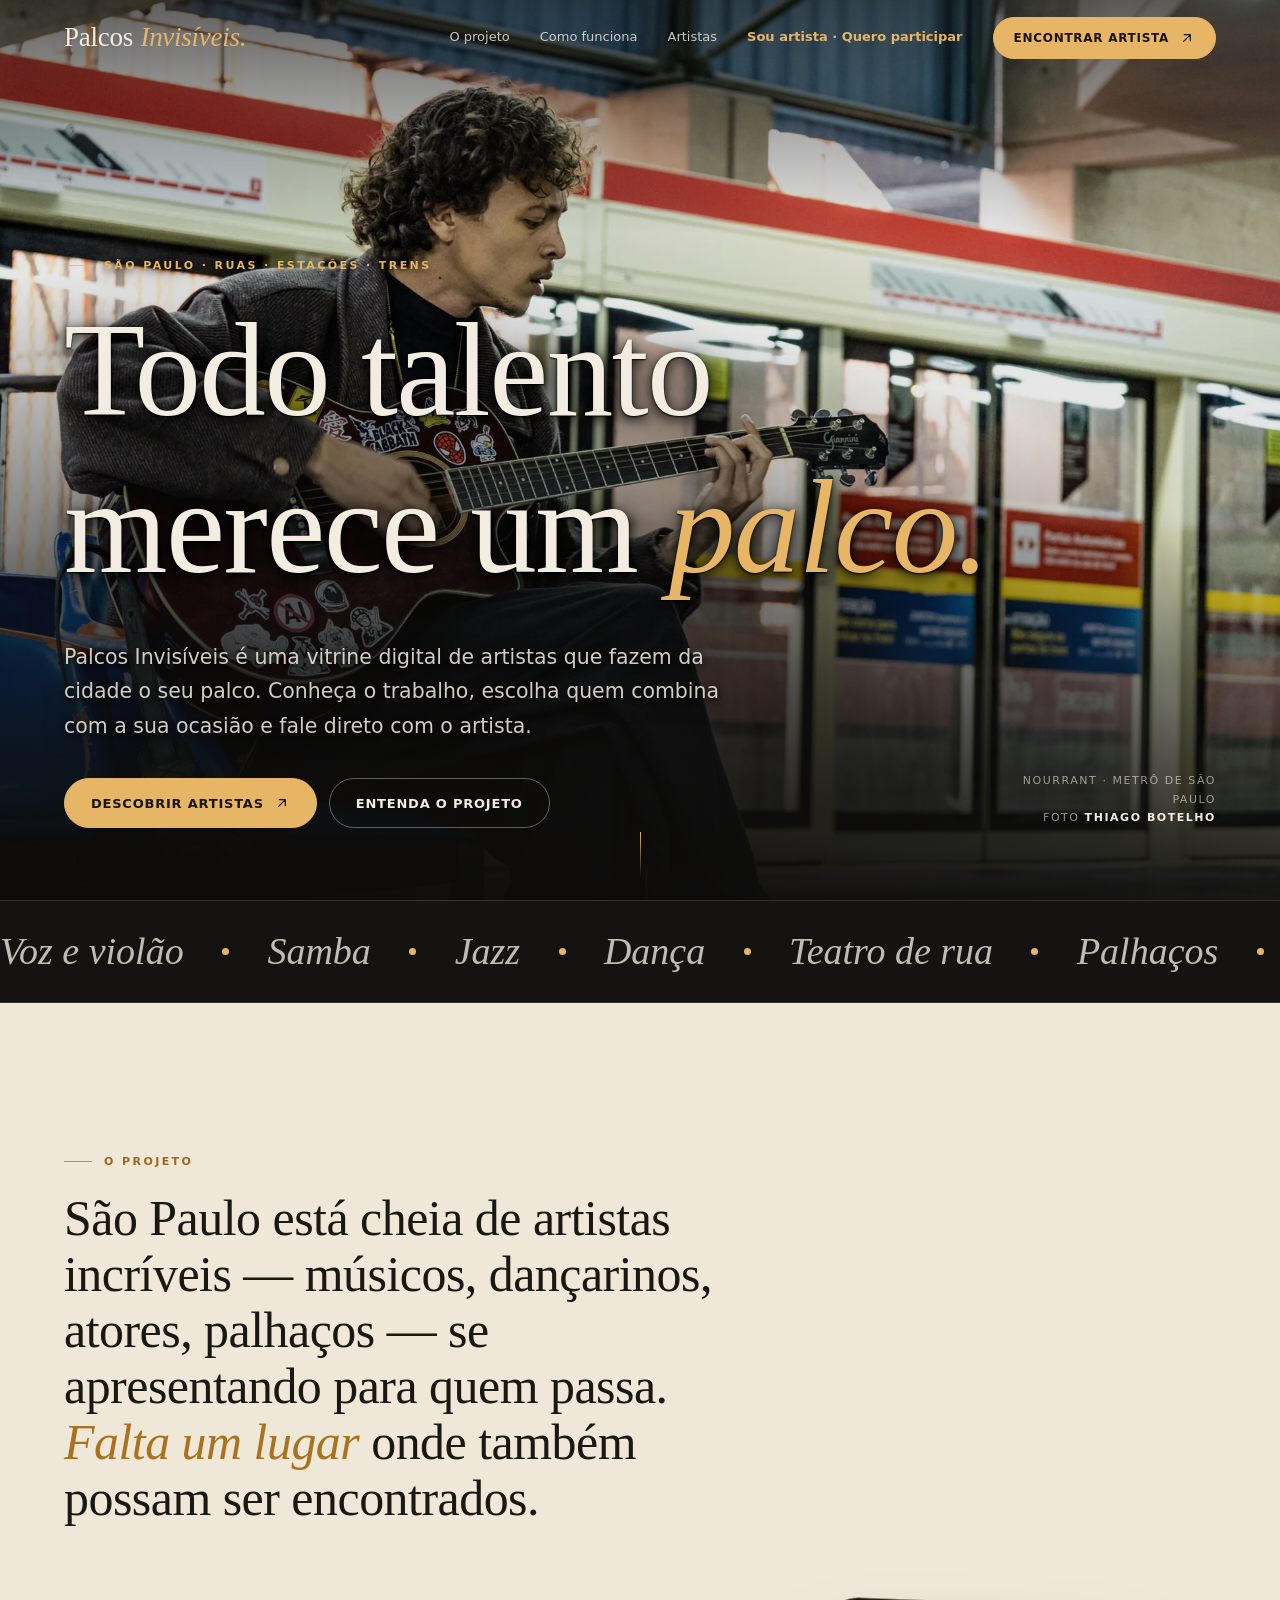
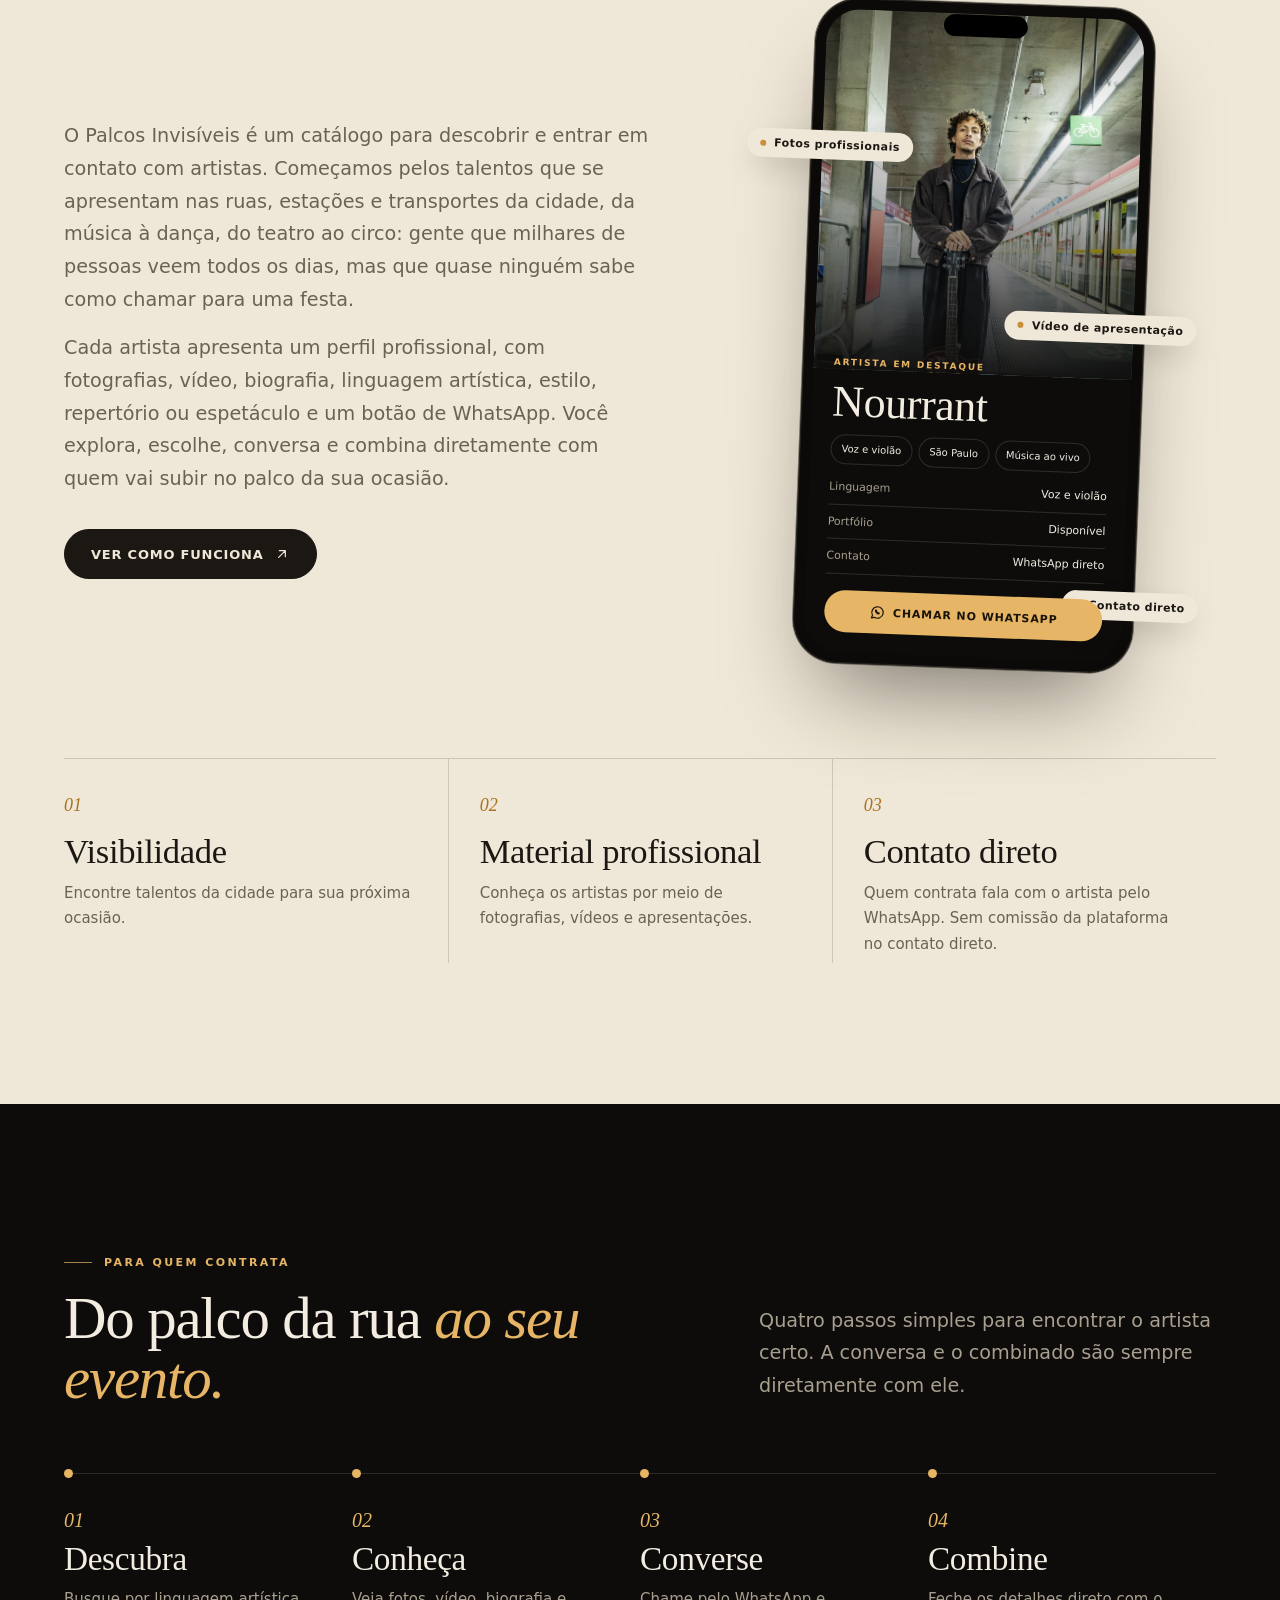
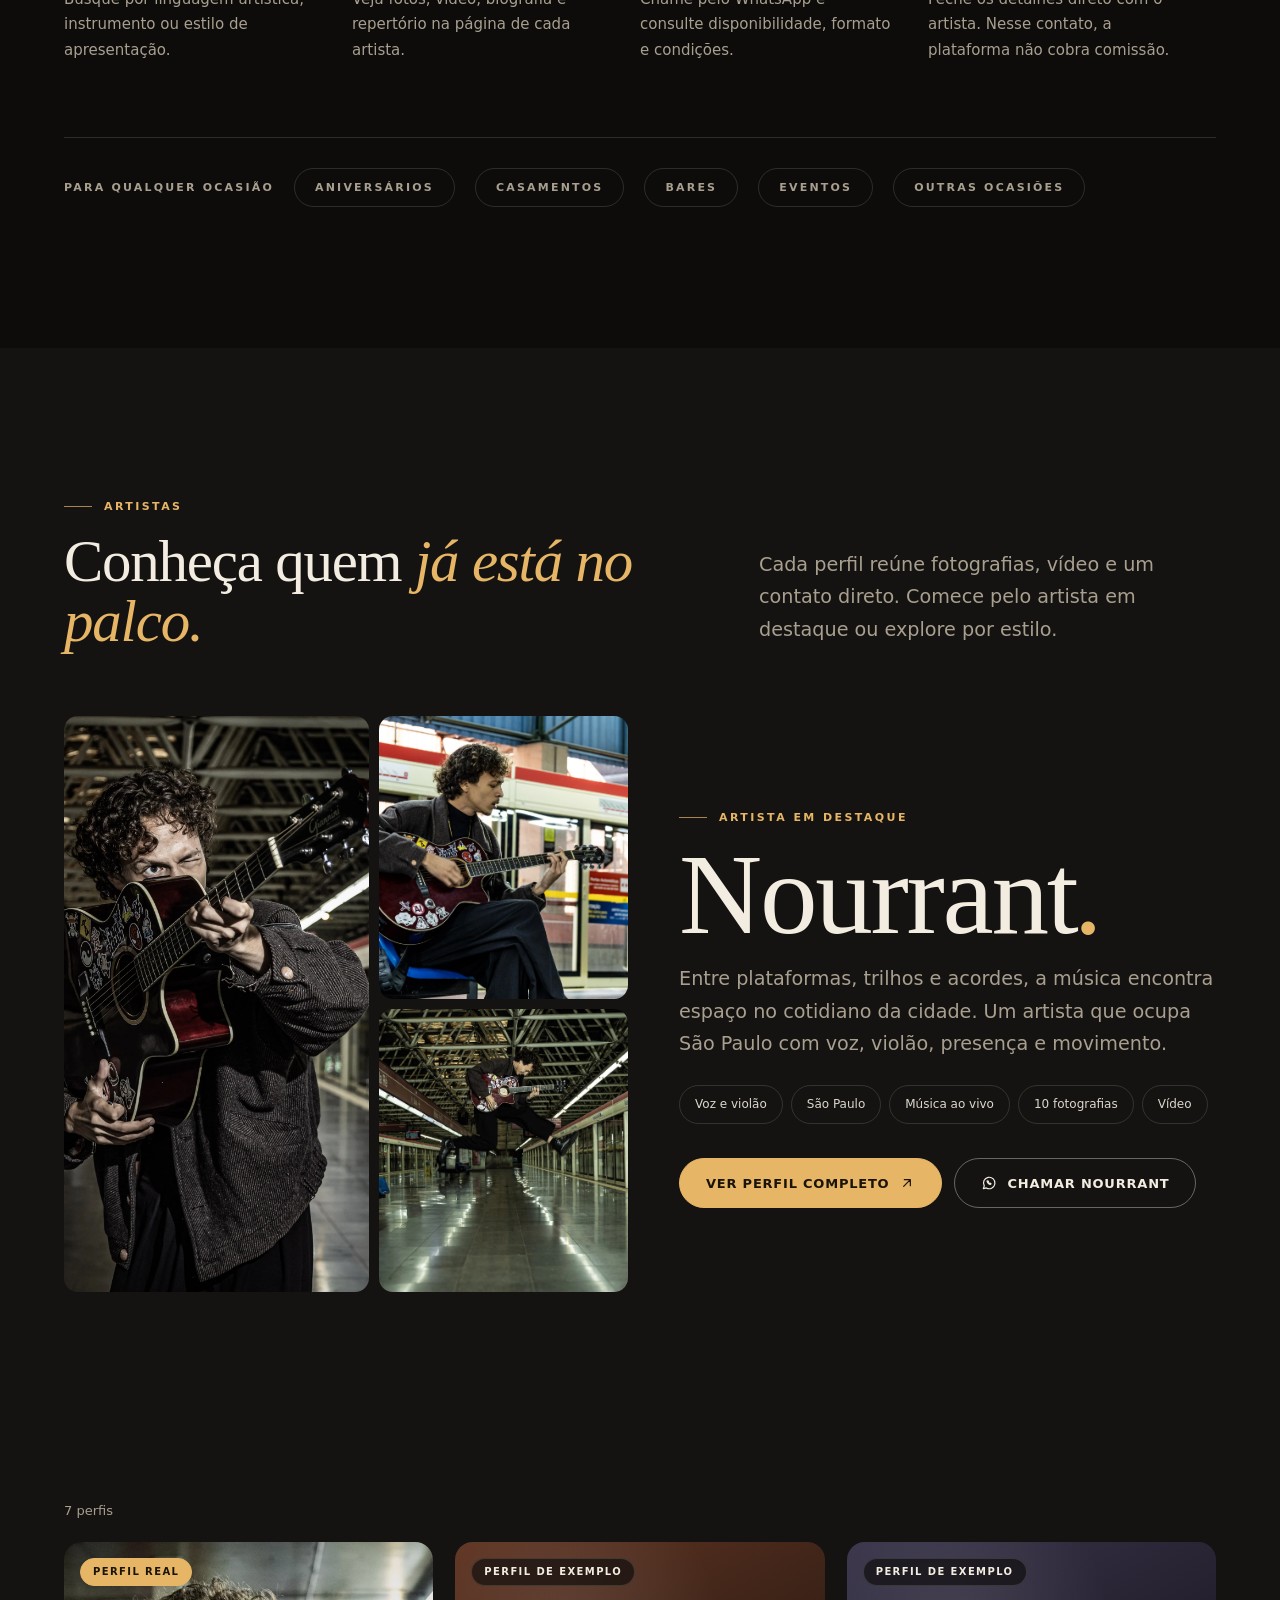
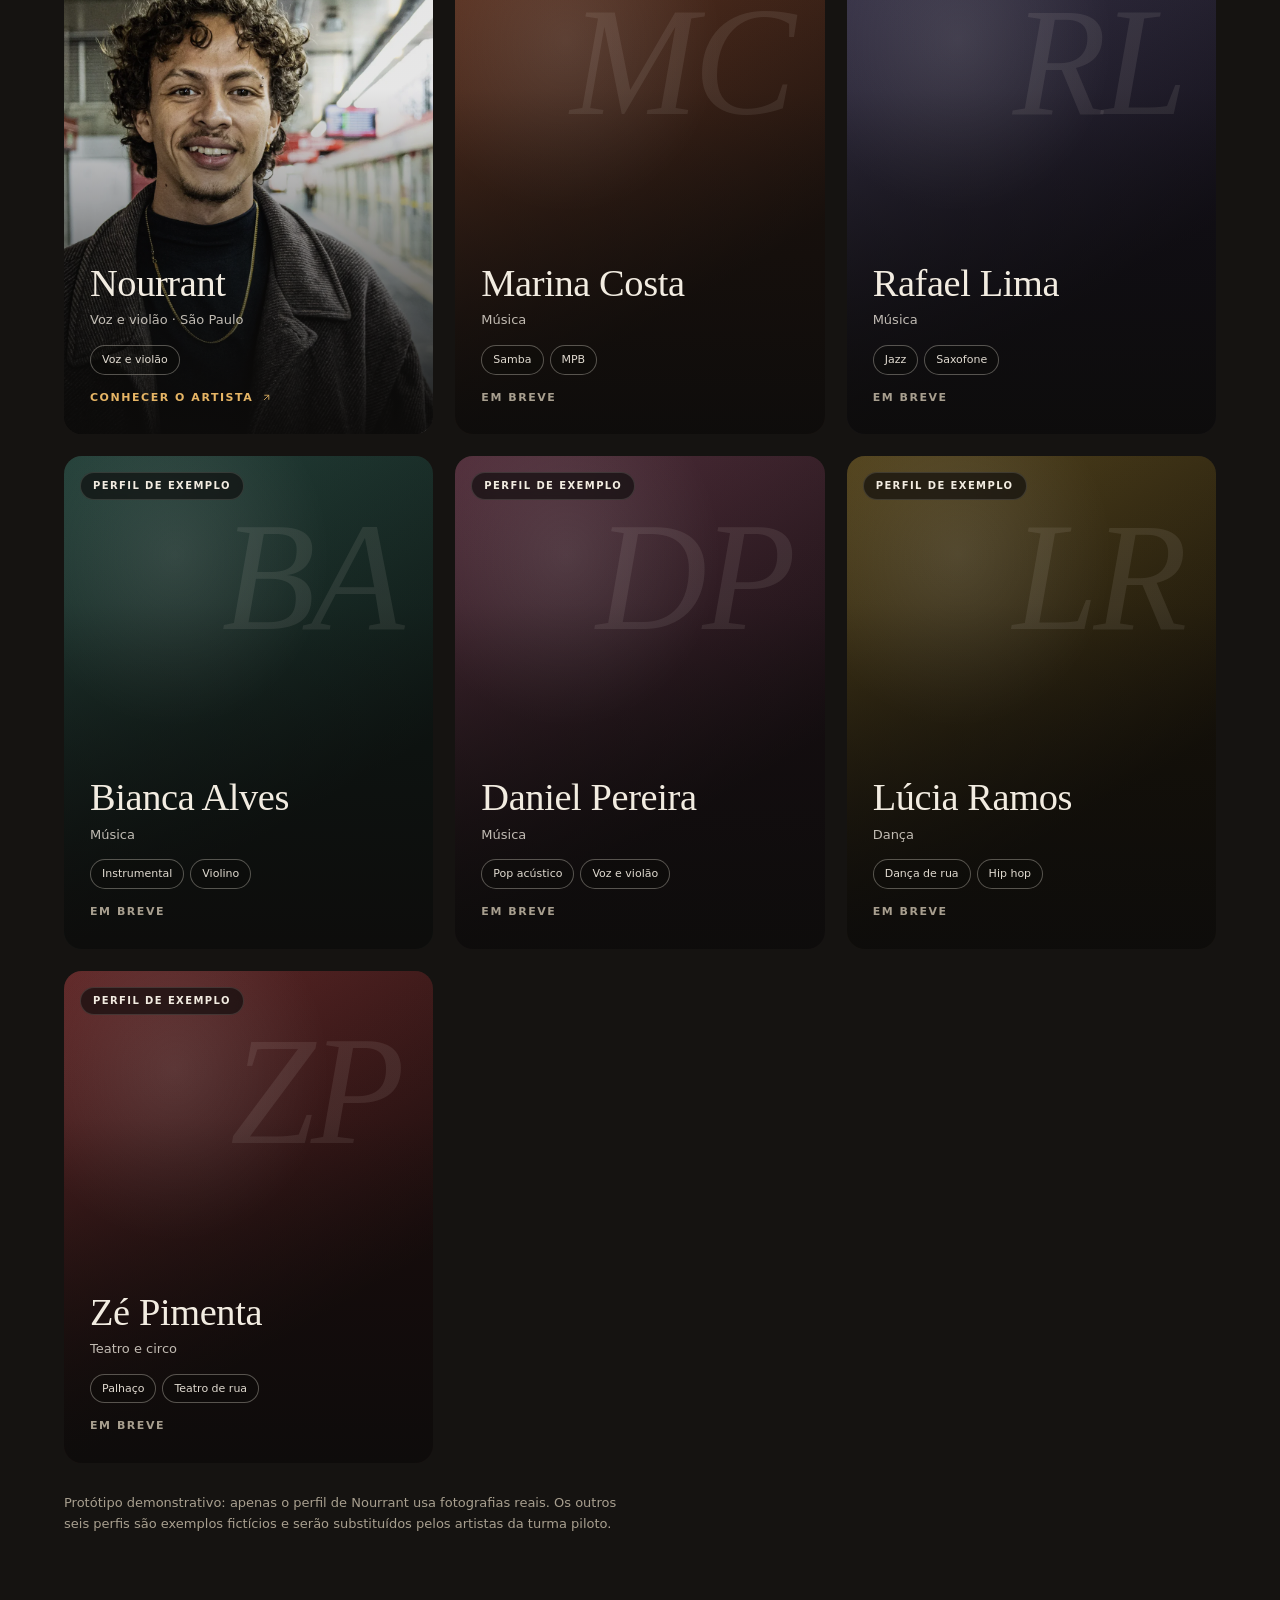
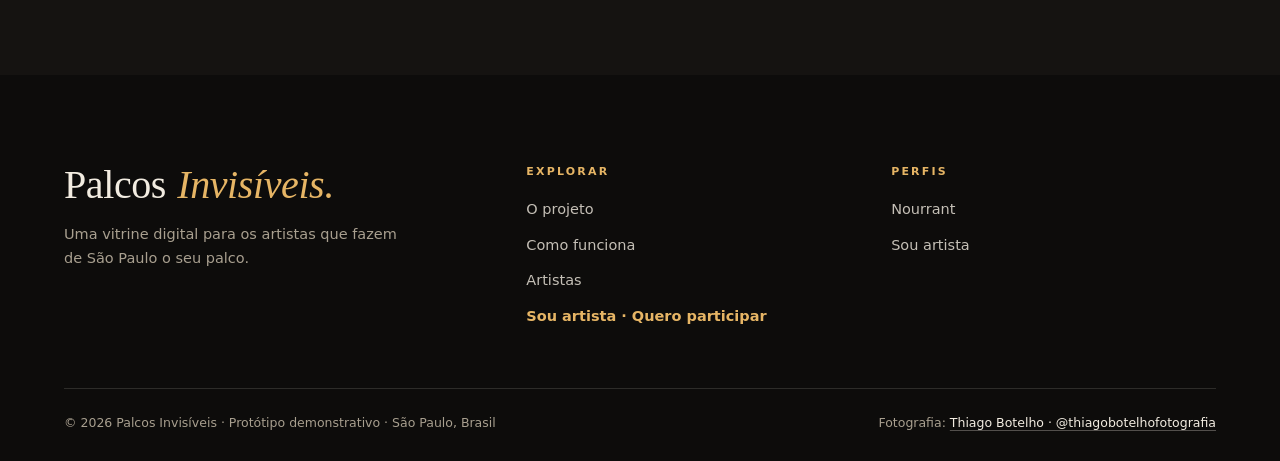
==== commit 53a87422: "link compaartilhamento" ====
--- a/index.html
+++ b/index.html
@@ -6,9 +6,20 @@
 <title>Palcos Invisíveis | Artistas de São Paulo para o seu evento</title>
 <meta name="description" content="Vitrine digital de artistas independentes de São Paulo — música, dança, teatro e circo. Conheça portfólios com fotos e vídeos e fale direto com o artista para aniversários, casamentos, bares e eventos.">
 <meta name="theme-color" content="#0d0c0b">
-<meta property="og:title" content="Palcos Invisíveis — Todo talento merece um palco">
-<meta property="og:description" content="Descubra artistas que fazem das ruas, estações e trens de São Paulo o seu palco e chame direto para o seu evento.">
-<meta property="og:image" content="assets/img/03.webp">
+<meta property="og:type" content="website">
+<meta property="og:locale" content="pt_BR">
+<meta property="og:site_name" content="Palcos Invisíveis">
+<meta property="og:title" content="Palcos Invisíveis">
+<meta property="og:description" content="Apresentando talentos ao público.">
+<meta property="og:url" content="https://www.palcosinvisiveis.com.br/">
+<meta property="og:image" content="https://www.palcosinvisiveis.com.br/assets/capa-compartilhamento.jpg">
+<meta property="og:image:width" content="1200">
+<meta property="og:image:height" content="630">
+<meta property="og:image:alt" content="Palcos Invisíveis — Artistas, histórias e conexões">
+<meta name="twitter:card" content="summary_large_image">
+<meta name="twitter:title" content="Palcos Invisíveis">
+<meta name="twitter:description" content="Apresentando talentos ao público.">
+<meta name="twitter:image" content="https://www.palcosinvisiveis.com.br/assets/capa-compartilhamento.jpg">
 <script>document.documentElement.className='js'</script>
 <link rel="stylesheet" href="style.css">
 </head>
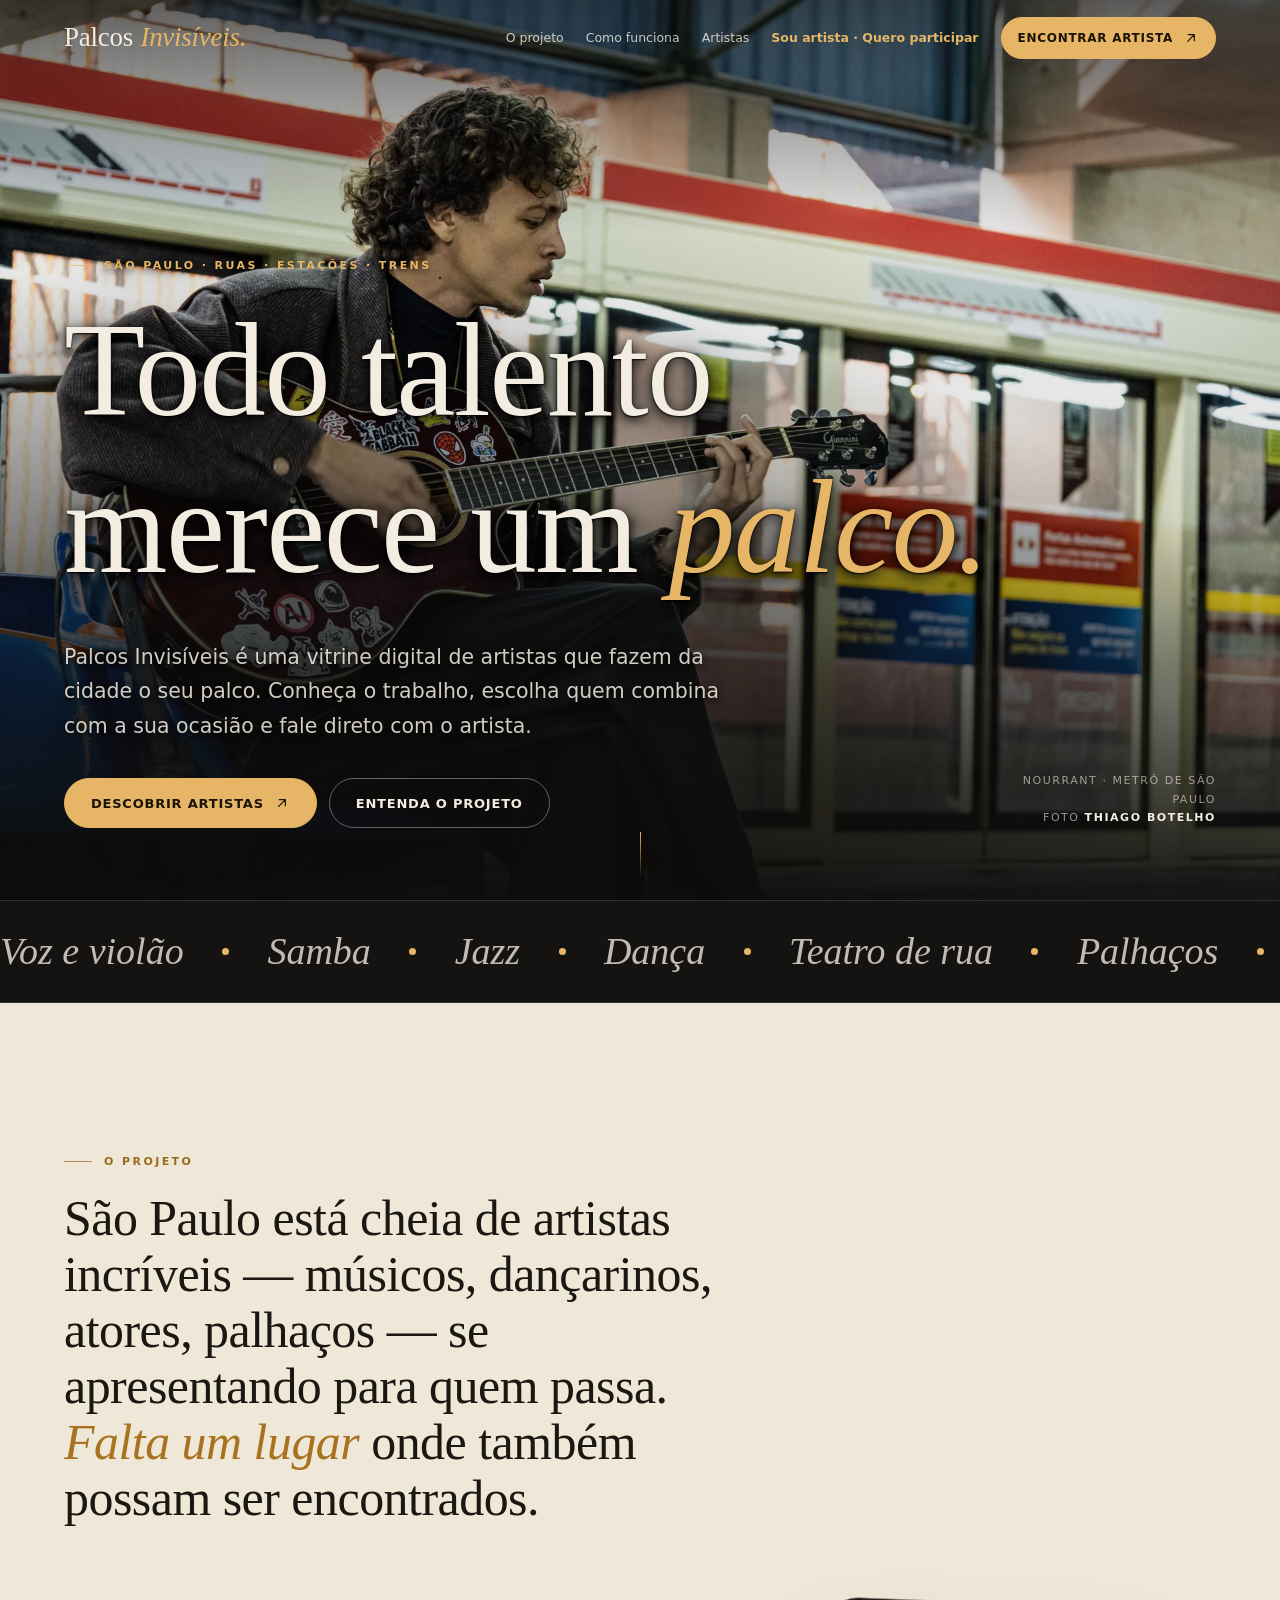
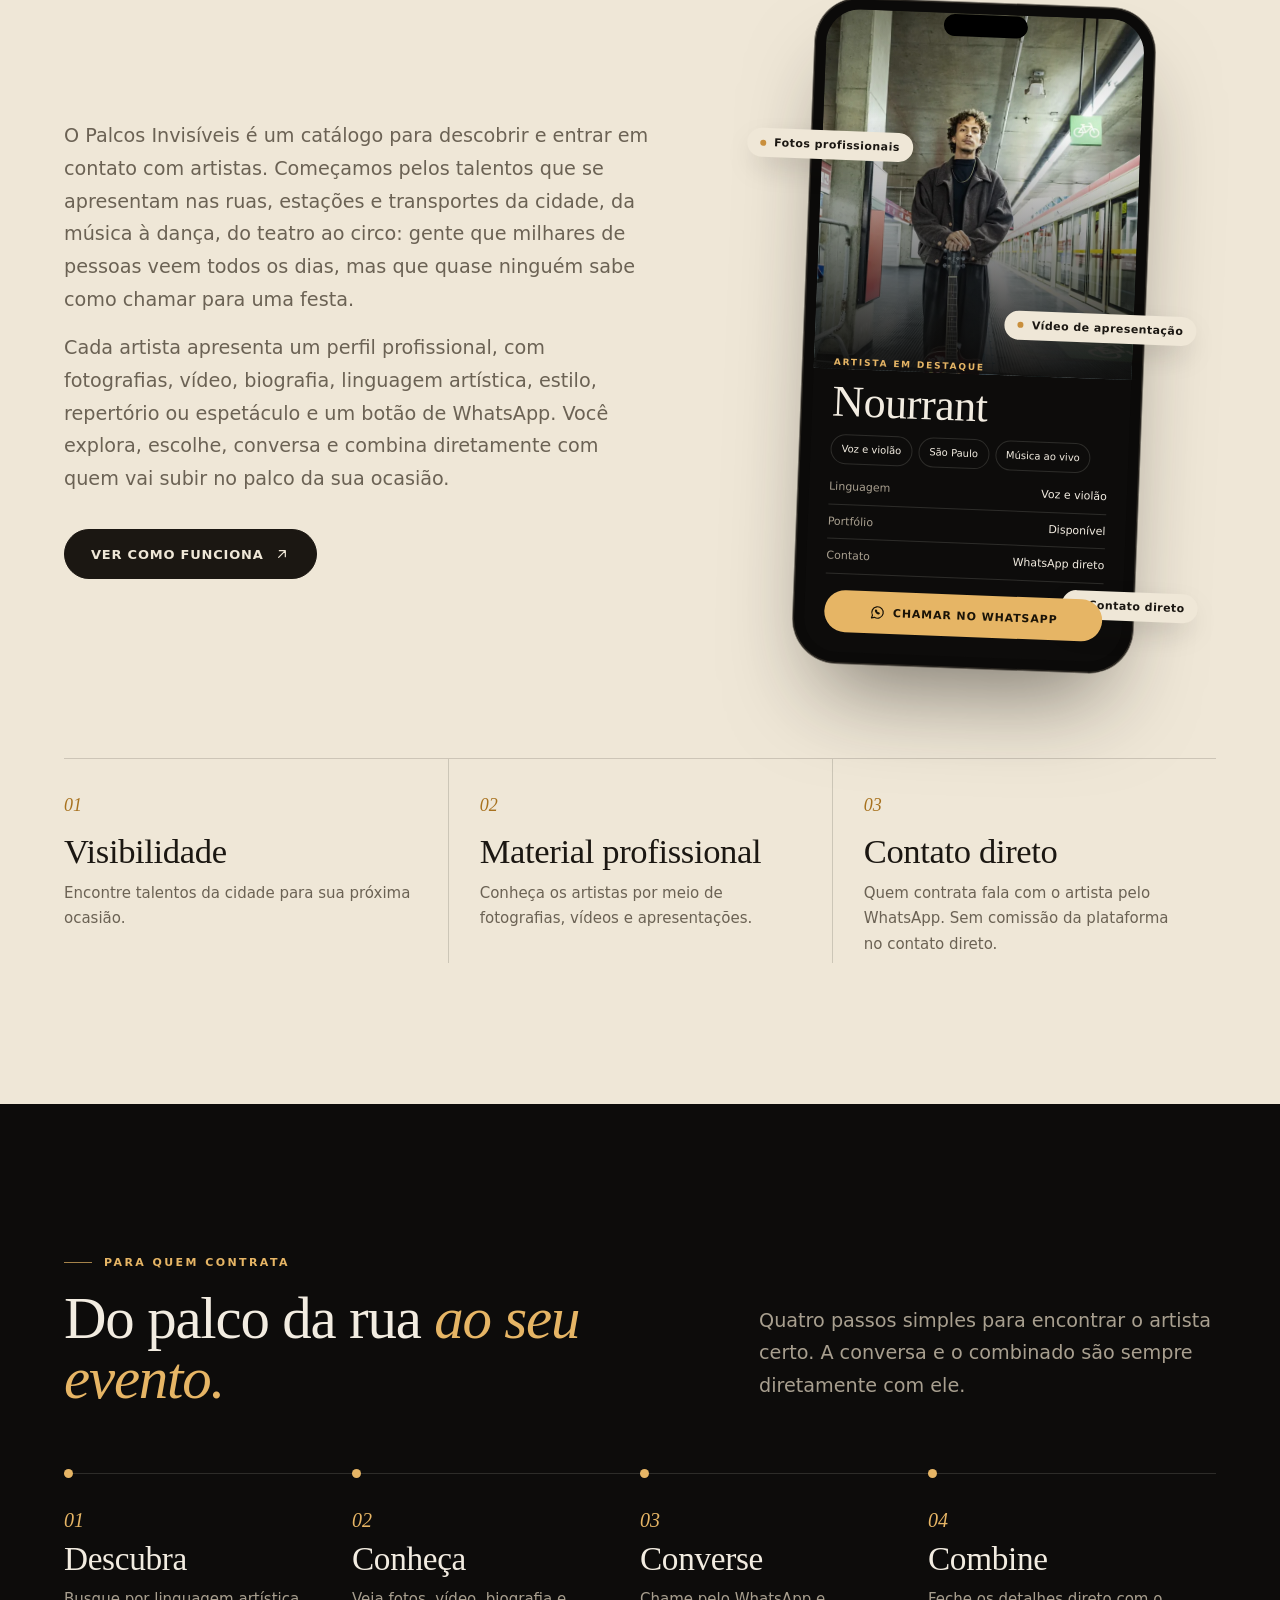
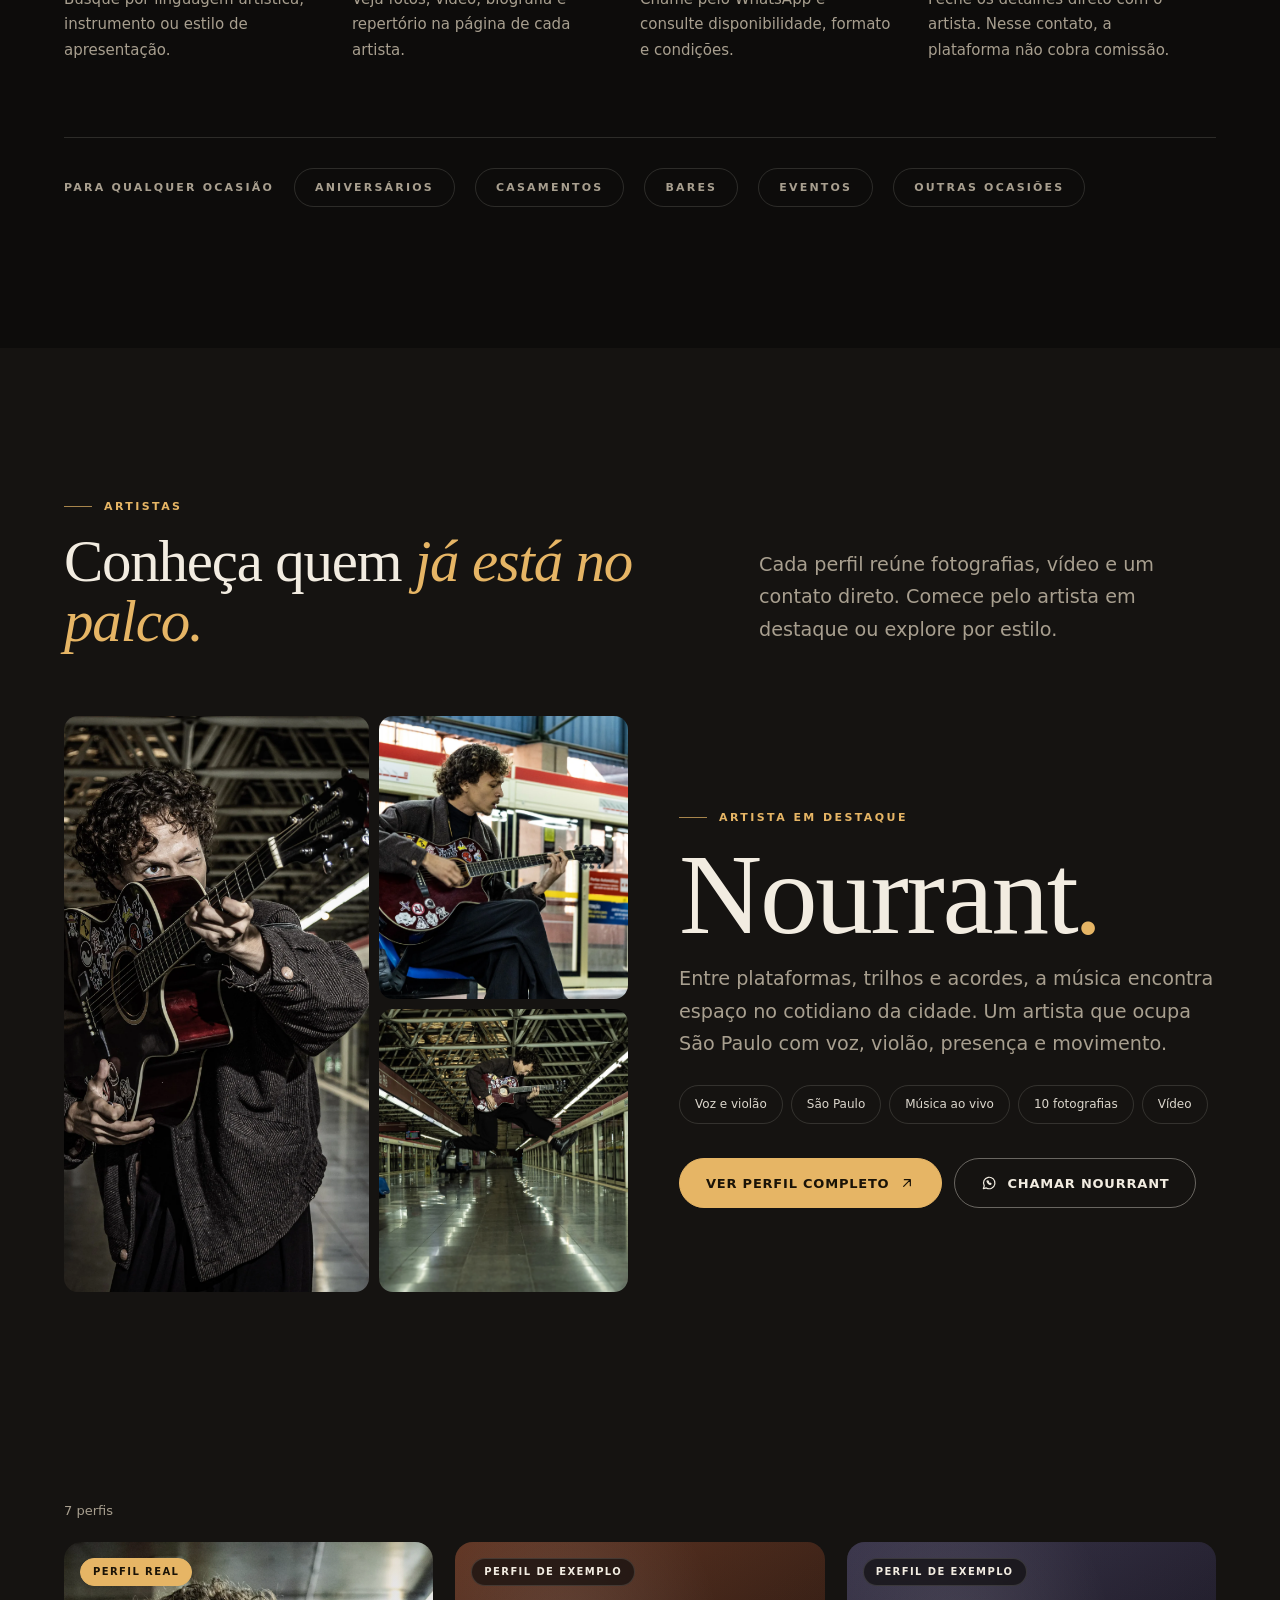
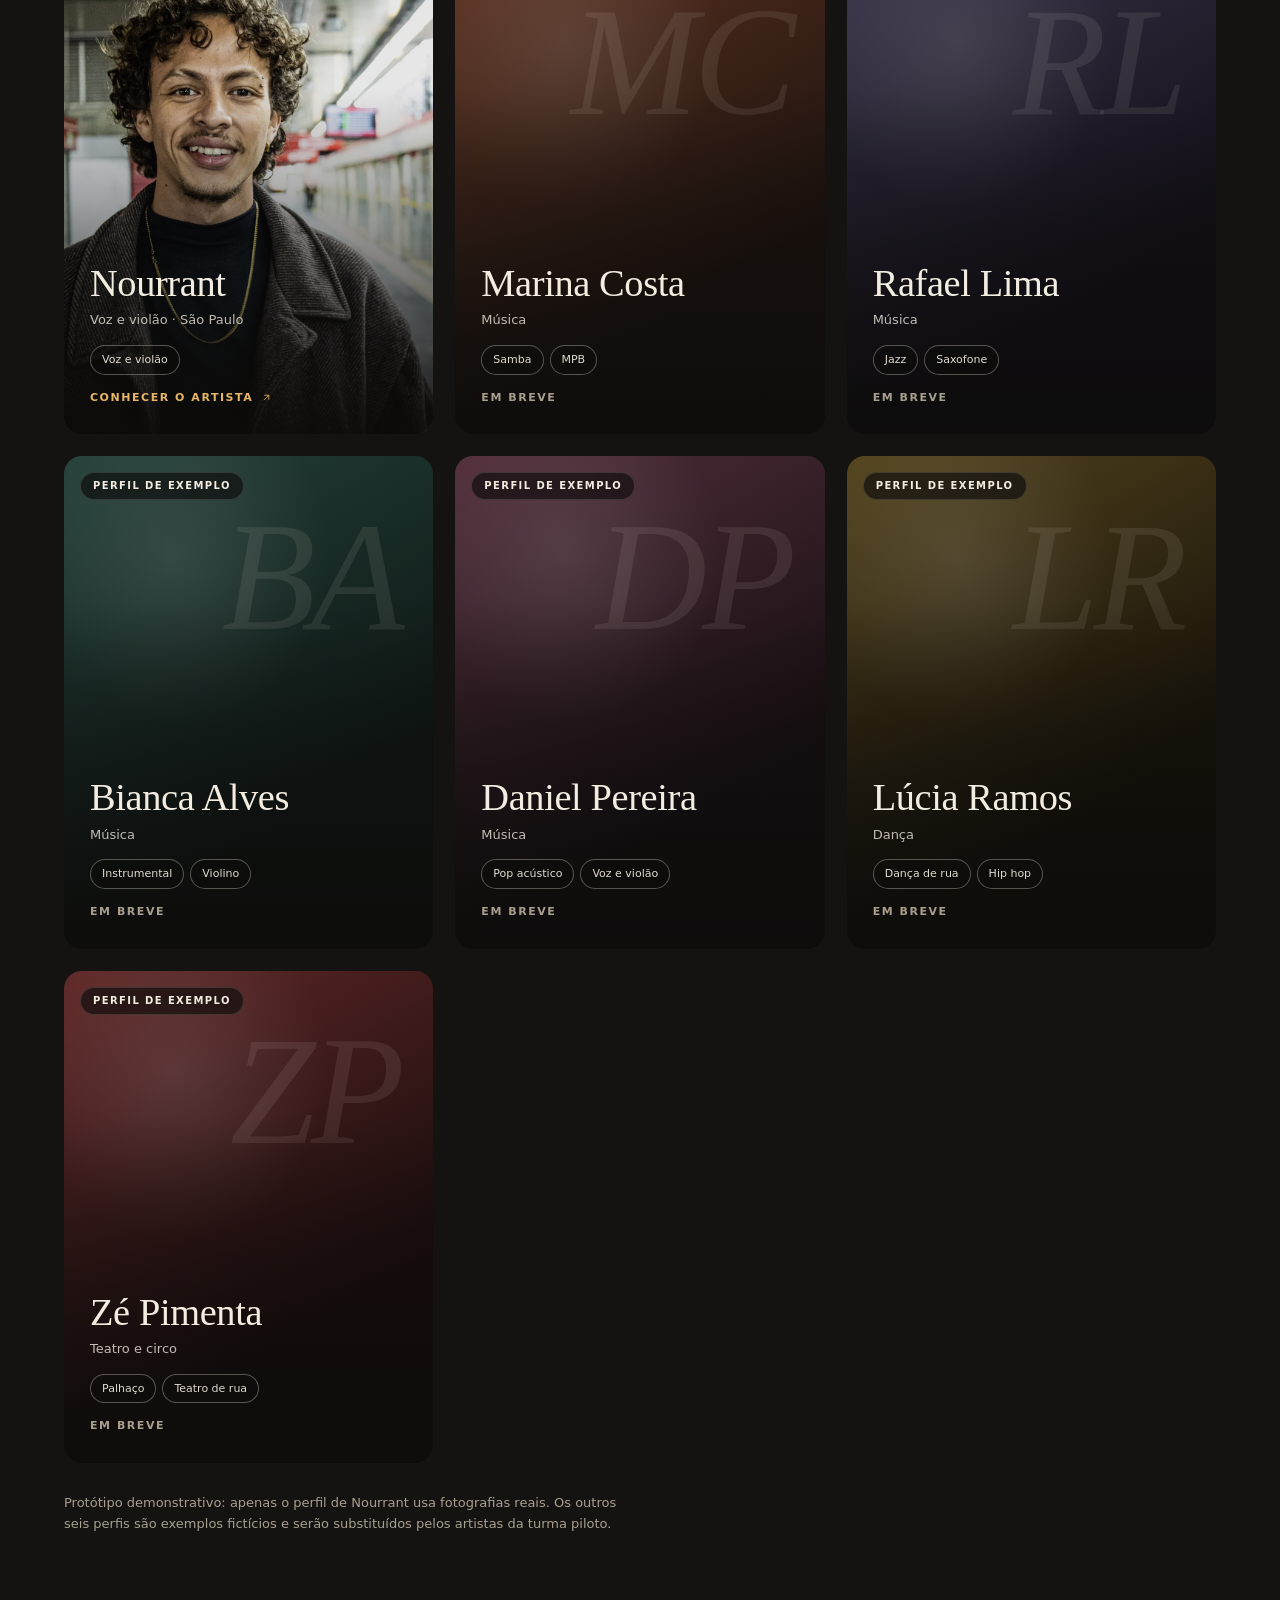
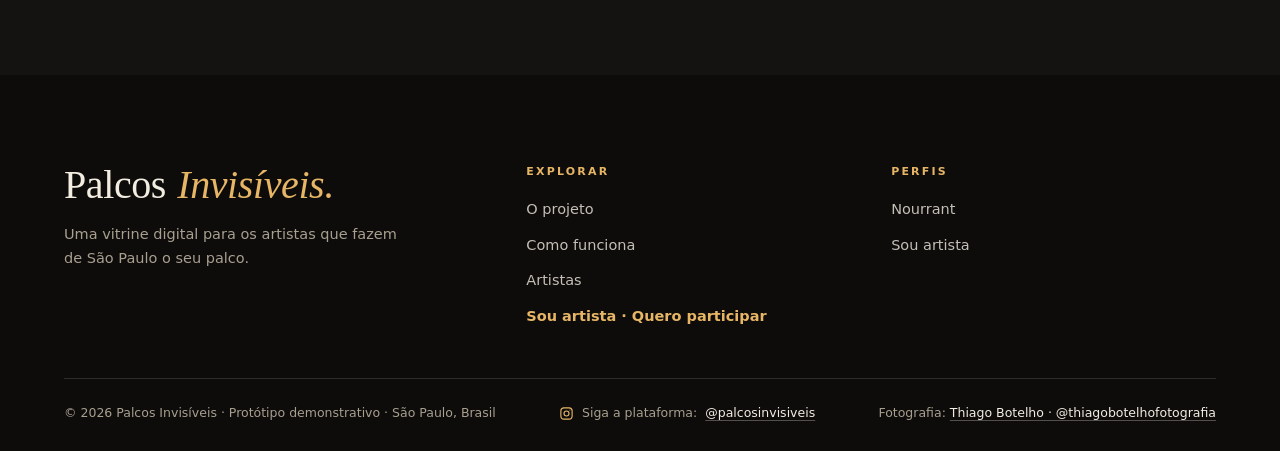
==== commit 8b2a03a1: "primeira dobra" ====
--- a/index.html
+++ b/index.html
@@ -21,6 +21,7 @@
 <meta name="twitter:description" content="Apresentando talentos ao público.">
 <meta name="twitter:image" content="https://www.palcosinvisiveis.com.br/assets/capa-compartilhamento.jpg">
 <script>document.documentElement.className='js'</script>
+<link rel="preload" as="image" href="assets/img/03-1200.webp" imagesrcset="assets/img/03-800.webp 800w, assets/img/03-1200.webp 1200w, assets/img/03.webp 2000w" imagesizes="100vw" fetchpriority="high">
 <link rel="stylesheet" href="style.css">
 </head>
 <body>
@@ -64,7 +65,7 @@
 <main>
 <!-- ================= HERO ================= -->
 <section class="hero" aria-label="Apresentação">
-  <div class="hero-photo"><img src="assets/img/03.webp" alt="Nourrant toca violão sentado em uma plataforma de metrô de São Paulo" fetchpriority="high"></div>
+  <div class="hero-photo"><img fetchpriority="high" decoding="sync" src="assets/img/03-1200.webp" srcset="assets/img/03-800.webp 800w, assets/img/03-1200.webp 1200w, assets/img/03.webp 2000w" sizes="100vw" alt="Nourrant toca violão sentado em uma plataforma de metrô de São Paulo"></div>
   <div class="wrap hero-inner">
     <span class="eyebrow rise d1">São Paulo · Ruas · Estações · Trens</span>
     <h1 aria-label="Todo talento merece um palco."><span class="line"><span>Todo talento</span></span><span class="line"><span>merece um <em>palco.</em></span></span></h1>
@@ -109,7 +110,7 @@
         <div class="phone">
           <div class="phone-notch"></div>
           <div class="phone-screen">
-            <img src="assets/img/04.webp" alt="Nourrant em pé na plataforma, com o violão ao lado">
+            <img loading="lazy" decoding="async" src="[data-uri]" data-src="assets/img/04-700.webp" data-srcset="assets/img/04-700.webp 700w, assets/img/04-1000.webp 1000w, assets/img/04.webp 1302w" sizes="340px" alt="Nourrant em pé na plataforma, com o violão ao lado">
             <div class="phone-body">
               <span class="tag">Artista em destaque</span>
               <h4>Nourrant</h4>
@@ -161,9 +162,9 @@
 
     <article class="featured">
       <div class="collage reveal">
-        <a class="c1" href="nourrant.html" aria-label="Ver perfil de Nourrant"><img src="assets/img/17.webp" alt="Nourrant com o violão em primeiro plano" loading="lazy"></a>
-        <a class="c2" href="nourrant.html" tabindex="-1" aria-hidden="true"><img src="assets/img/03.webp" alt="" loading="lazy"></a>
-        <a class="c3" href="nourrant.html" tabindex="-1" aria-hidden="true"><img src="assets/img/15.webp" alt="" loading="lazy"></a>
+        <a class="c1" href="nourrant.html" aria-label="Ver perfil de Nourrant"><img src="[data-uri]" data-src="assets/img/17.webp" alt="Nourrant com o violão em primeiro plano" loading="lazy"></a>
+        <a class="c2" href="nourrant.html" tabindex="-1" aria-hidden="true"><img src="[data-uri]" data-src="assets/img/03.webp" alt="" loading="lazy"></a>
+        <a class="c3" href="nourrant.html" tabindex="-1" aria-hidden="true"><img src="[data-uri]" data-src="assets/img/15.webp" alt="" loading="lazy"></a>
       </div>
       <div class="featured-copy reveal">
         <span class="eyebrow">Artista em destaque</span>
@@ -193,7 +194,7 @@
 
     <div class="cards">
       <a class="card" href="nourrant.html" data-cat="voz" data-search="nourrant violao voz e violao voz musica ao vivo sao paulo">
-        <img src="assets/img/06.webp" alt="Retrato de Nourrant sorrindo" loading="lazy" style="object-position:50% 25%">
+        <img src="[data-uri]" data-src="assets/img/06.webp" alt="Retrato de Nourrant sorrindo" loading="lazy" style="object-position:50% 25%">
         <span class="badge real">Perfil real</span>
         <div class="card-in"><h3>Nourrant</h3><p class="meta">Voz e violão · São Paulo</p><div class="tags"><span>Voz e violão</span></div><span class="go">Conhecer o artista <svg class="ic"><use href="#i-arrow"/></svg></span></div>
       </a>
@@ -239,15 +240,15 @@
   <div class="wrap">
     <div class="foot-top">
       <div class="foot-brand"><a href="index.html" class="logo">Palcos <i>Invisíveis</i><span class="dot">.</span></a><p>Uma vitrine digital para os artistas que fazem de São Paulo o seu palco.</p></div>
-      <div><h5>Explorar</h5><ul><li><a href="#projeto">O projeto</a></li><li><a href="#como">Como funciona</a></li><li><a href="#artistas">Artistas</a></li><li><a href="para-artistas.html" class="artist-entry">Sou artista · Quero participar</a></li><li></li></ul></div>
+      <div><h5>Explorar</h5><ul><li><a href="#projeto">O projeto</a></li><li><a href="#como">Como funciona</a></li><li><a href="#artistas">Artistas</a></li><li><a href="para-artistas.html" class="artist-entry">Sou artista · Quero participar</a></li></ul></div>
       <div><h5>Perfis</h5><ul><li><a href="nourrant.html">Nourrant</a></li><li><a href="para-artistas.html">Sou artista</a></li></ul></div>
     </div>
-    <div class="foot-bottom"><span>© 2026 Palcos Invisíveis · Protótipo demonstrativo · São Paulo, Brasil</span><span>Fotografia: <a href="https://www.instagram.com/thiagobotelhofotografia/" target="_blank" rel="noopener noreferrer">Thiago Botelho · @thiagobotelhofotografia</a></span></div>
+    <div class="foot-bottom"><span>© 2026 Palcos Invisíveis · Protótipo demonstrativo · São Paulo, Brasil</span><span class="foot-insta"><svg class="ic" viewBox="0 0 24 24" aria-hidden="true"><rect x="3" y="3" width="18" height="18" rx="5"/><circle cx="12" cy="12" r="4"/><circle cx="17.5" cy="6.5" r=".8" fill="currentColor" stroke="none"/></svg>Siga a plataforma: <a href="https://www.instagram.com/palcosinvisiveis/" target="_blank" rel="noopener noreferrer">@palcosinvisiveis</a></span><span>Fotografia: <a href="https://www.instagram.com/thiagobotelhofotografia/" target="_blank" rel="noopener noreferrer">Thiago Botelho · @thiagobotelhofotografia</a></span></div>
   </div>
 </footer>
 
 <dialog class="modal" id="contact-dialog" aria-labelledby="dlg-title"><div class="modal-in"><button class="x" type="button" data-close aria-label="Fechar"><svg class="ic"><use href="#i-x"/></svg></button><span class="eyebrow" id="dlg-eyebrow">Em breve</span><h3 id="dlg-title"></h3><p id="dlg-text"></p><div class="actions"><button class="btn" type="button" data-close>Entendi</button></div></div></dialog>
 
-<script src="script.js"></script>
+<script src="script.js" defer></script>
 </body>
 </html>
--- a/style.css
+++ b/style.css
@@ -436,13 +436,6 @@
   .quickbar .wrap{grid-template-columns:repeat(2,1fr)}.qb:nth-child(3){padding-left:0;border-left:0}.qb:nth-child(n+3){border-top:1px solid var(--line)}
 }
 @media (max-width:860px){
-  .burger{display:flex}
-  .nav{position:fixed;inset:0;background:rgba(13,12,11,.97);flex-direction:column;justify-content:center;gap:26px;opacity:0;visibility:hidden;transition:opacity .35s,visibility .35s;z-index:-1}
-  .menu-open .nav{opacity:1;visibility:visible}
-  .menu-open .burger{position:relative;z-index:2}
-  .nav a:not(.btn){font:400 38px var(--serif);color:var(--ink)}
-  .nav .btn{margin-top:10px}
-  .site-header{z-index:120}
   .cine-slide>img{max-width:calc(100% - 28px)}.js .cine-slide{padding:20px 0 96px}
   .cine-arrow{width:42px;height:42px;top:calc(50% - 60px)}.cine-arrow.prev{left:10px}.cine-arrow.next{right:10px}
   .cine-cap{padding:60px 18px 18px}
@@ -512,3 +505,34 @@
 .rep-group{border-top:1px solid rgba(255,255,255,.17)}.rep-group:last-child{border-bottom:1px solid rgba(255,255,255,.17)}
 .rep-group summary{cursor:pointer;display:flex;align-items:center;justify-content:space-between;gap:16px;padding:20px 4px;color:#f7f1e8;font-weight:600;font-size:19px;list-style:none}.rep-group summary::-webkit-details-marker{display:none}.rep-group summary::after{content:'+';font-size:26px;color:#d4ac70;font-weight:300}.rep-group[open] summary::after{content:'−'}.rep-count{margin-left:auto;font-size:12px;letter-spacing:.06em;color:#c8a678;font-weight:400;white-space:nowrap}
 .rep-songs{padding:0 0 22px 28px;margin:0;list-style:decimal;color:#c8a678;display:grid;grid-template-columns:repeat(2,minmax(0,1fr));gap:0 32px}.rep-songs li{padding:11px 4px;border-bottom:1px solid rgba(255,255,255,.08);padding-left:5px}.rep-song{display:block;color:#f4eee4;font-size:15px}.rep-artist{display:block;color:#a9a198;font-size:12px;margin-top:4px}@media(max-width:620px){.rep-songs{grid-template-columns:1fr}.rep-group summary{font-size:17px}.repertorio-panel{margin-top:20px}}
+
+/* ============================================================
+   AJUSTES — 12/11/2026
+   ============================================================ */
+/* menu do computador: nada quebra em duas linhas */
+.nav a,.nav .btn{white-space:nowrap}
+@media (min-width:1280px){
+  .nav{gap:22px}
+  .nav a:not(.btn){font-size:12.5px}
+  .nav .btn.sm{padding:0 16px}
+}
+/* menu do celular / tablet (abaixo de 1280px) */
+@media (max-width:1279px){
+  .burger{display:flex}
+  .site-header{z-index:120}
+  .menu-open .site-header{backdrop-filter:none;-webkit-backdrop-filter:none;background:transparent;border-color:transparent}
+  .menu-open .logo,.menu-open .burger{position:relative;z-index:2}
+  .nav{position:fixed;inset:0;height:100vh;height:100dvh;background:var(--bg);flex-direction:column;align-items:center;justify-content:flex-start;gap:clamp(14px,2.6vh,26px);
+    padding:calc(86px + 2vh) var(--pad) calc(32px + env(safe-area-inset-bottom));overflow-y:auto;opacity:0;visibility:hidden;transition:opacity .35s,visibility .35s;z-index:1}
+  .nav>:first-child{margin-top:auto}
+  .nav>:last-child{margin-bottom:auto}
+  .menu-open .nav{opacity:1;visibility:visible}
+  .nav a:not(.btn){font:400 clamp(28px,5.2vh,38px)/1.1 var(--serif);color:var(--ink);text-align:center}
+  .nav .btn{margin-top:6px}
+}
+/* setas da foto ampliada: a legenda não bloqueia mais o toque */
+.lb-cap{pointer-events:none}
+.lb-btn{z-index:2}
+/* Instagram da plataforma no rodapé */
+.foot-insta{display:inline-flex;align-items:center;gap:8px}
+.foot-insta .ic{font-size:15px;color:var(--gold)}
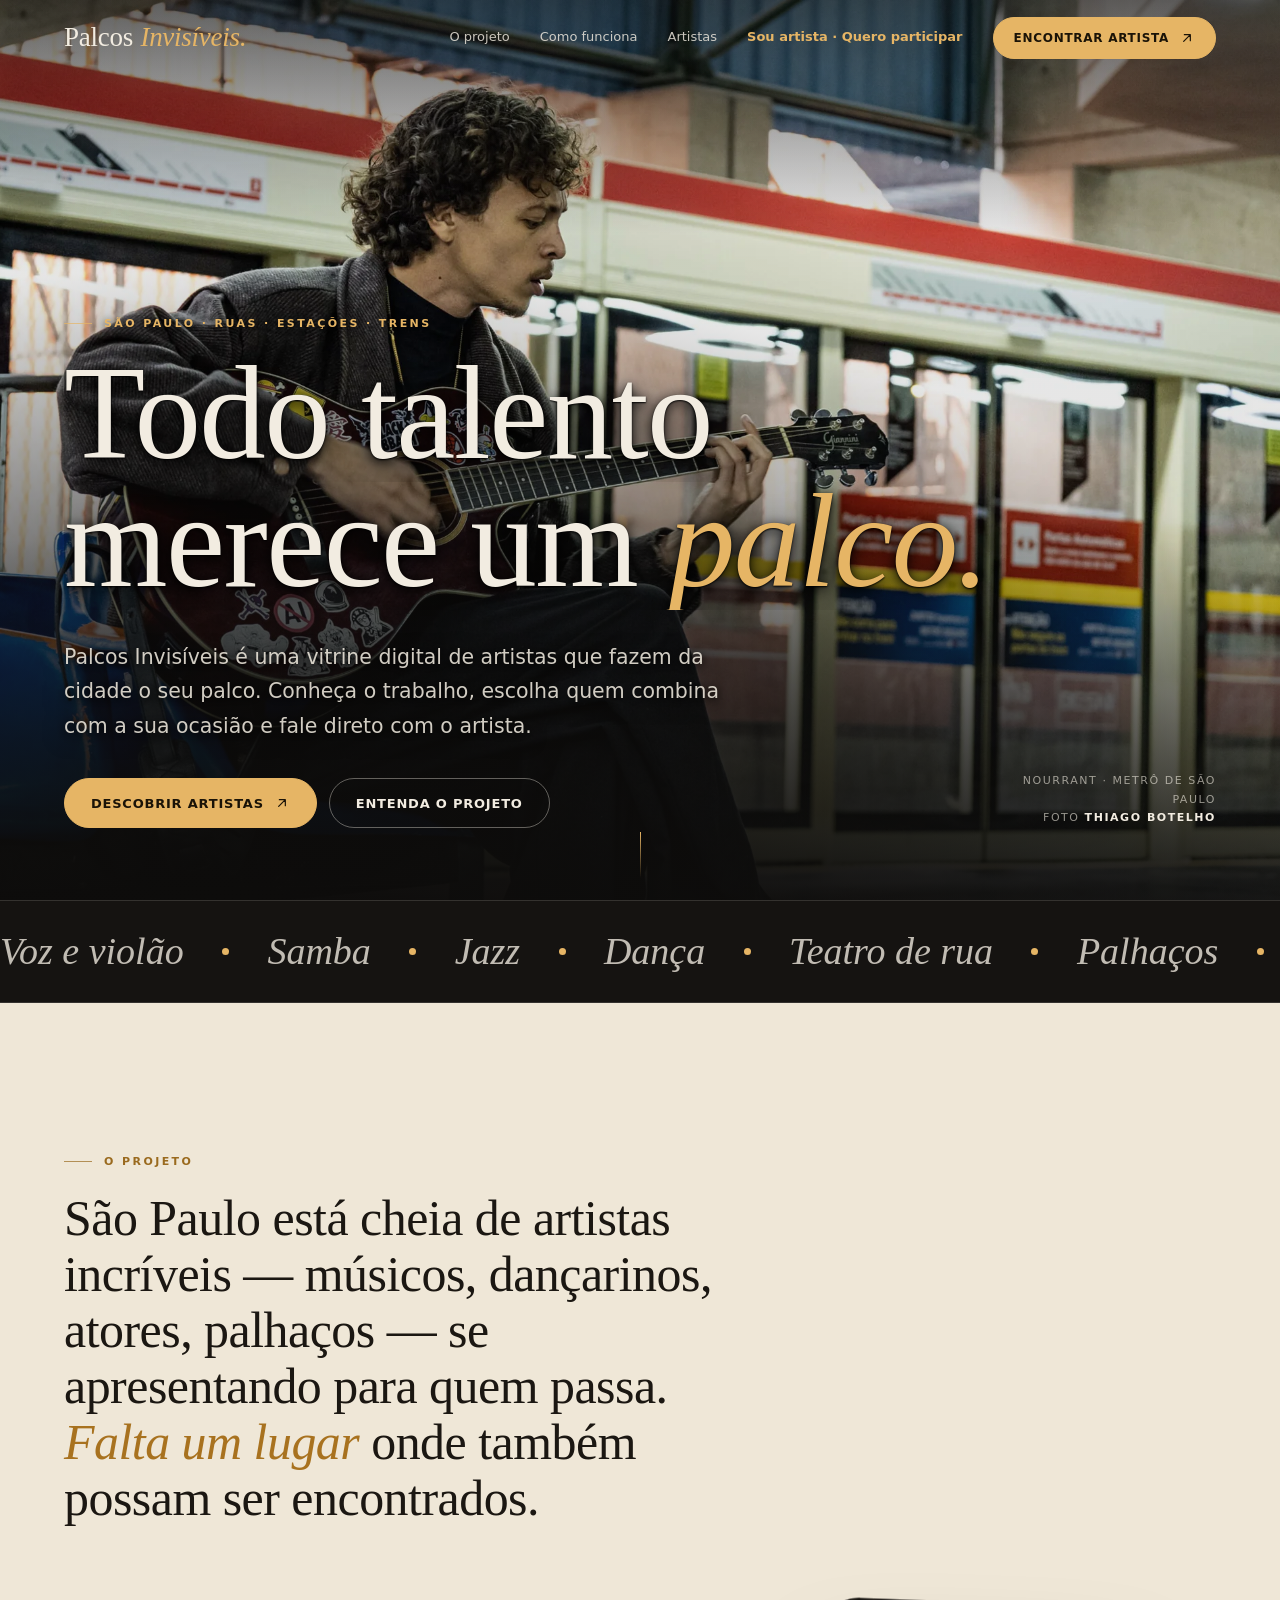
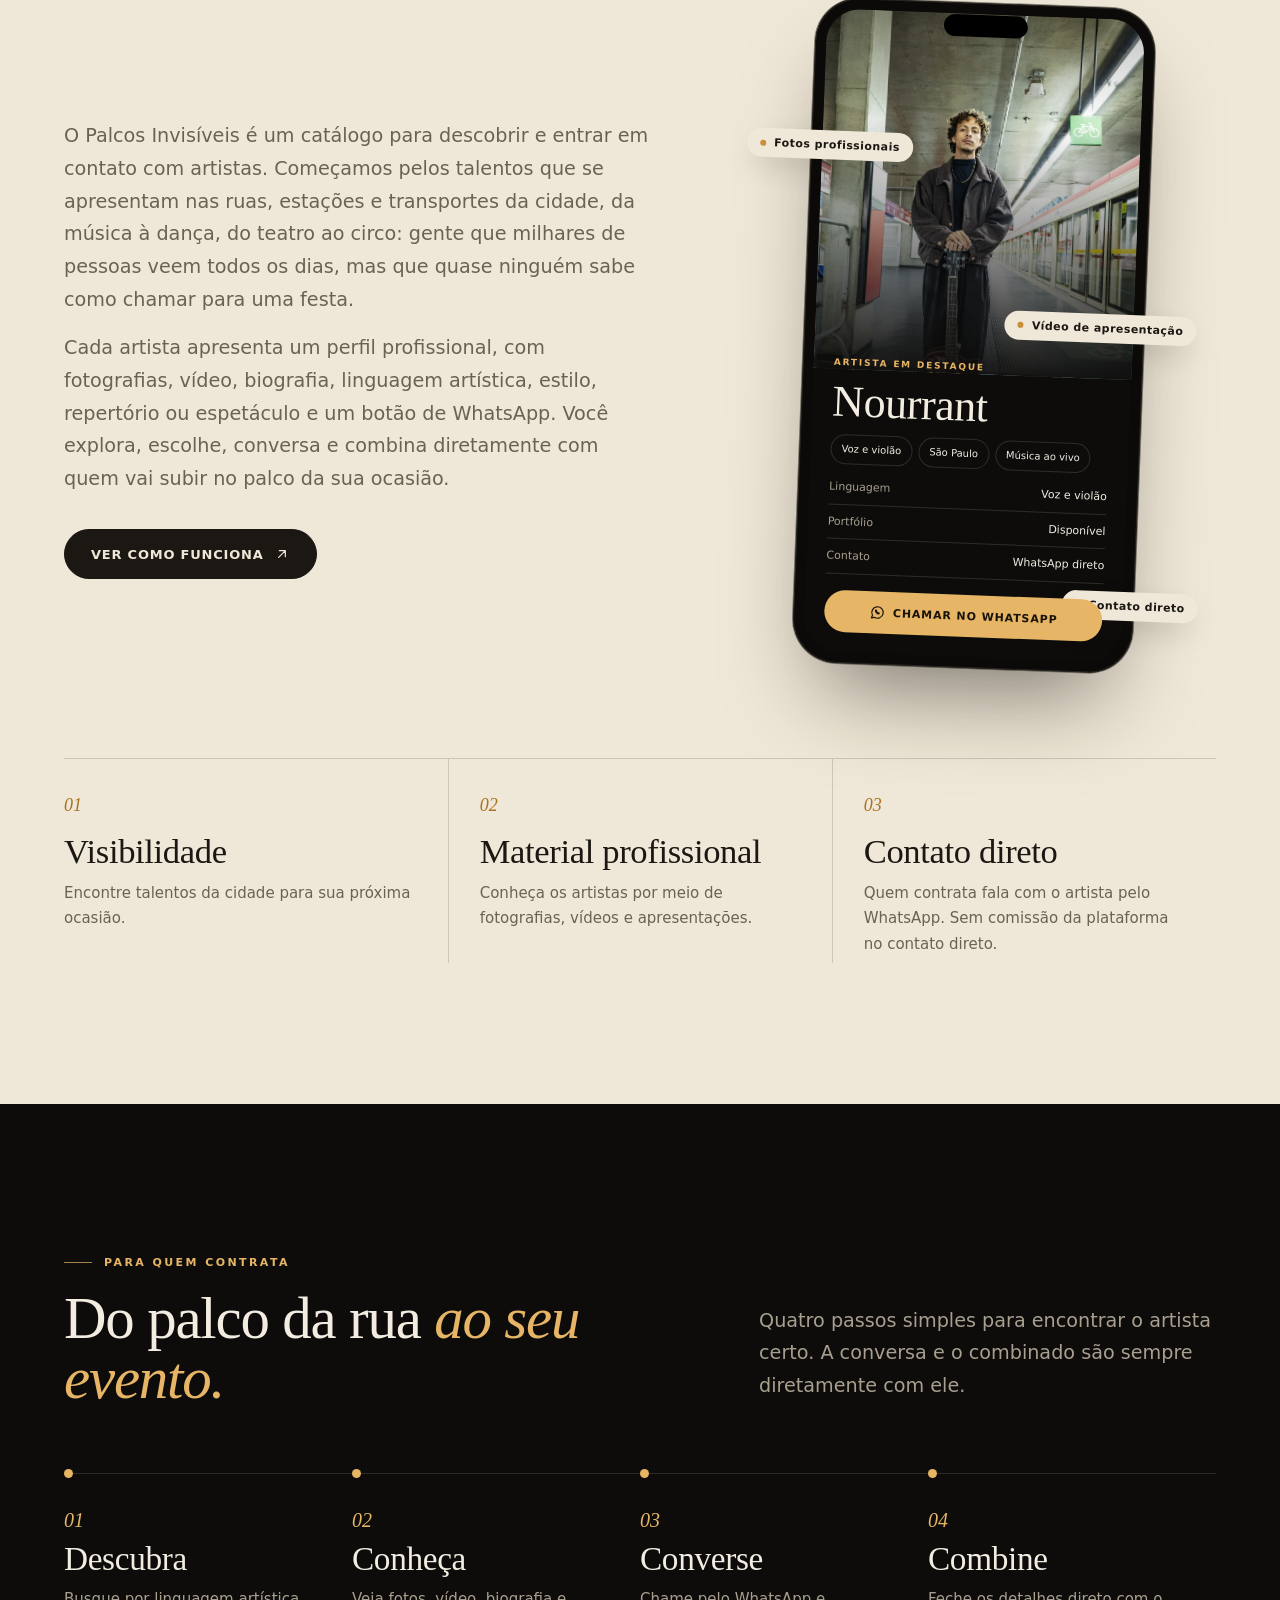
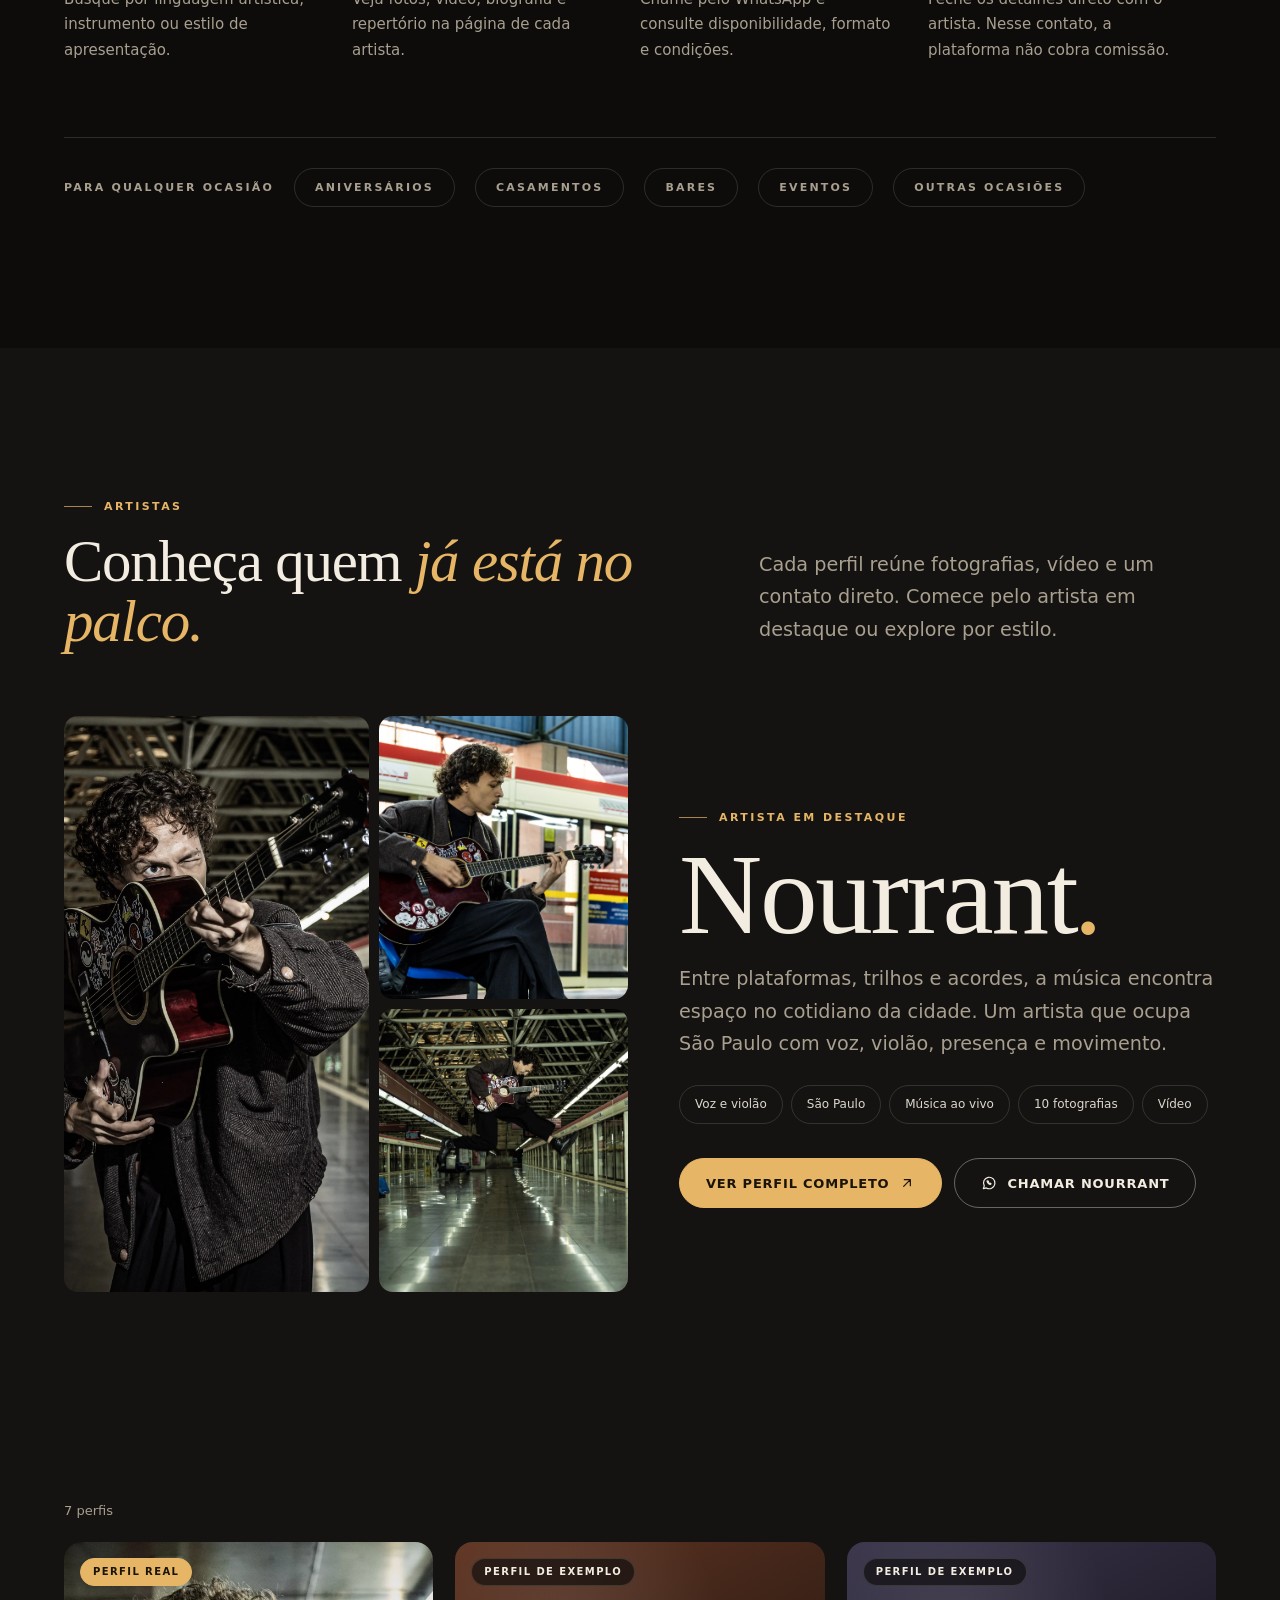
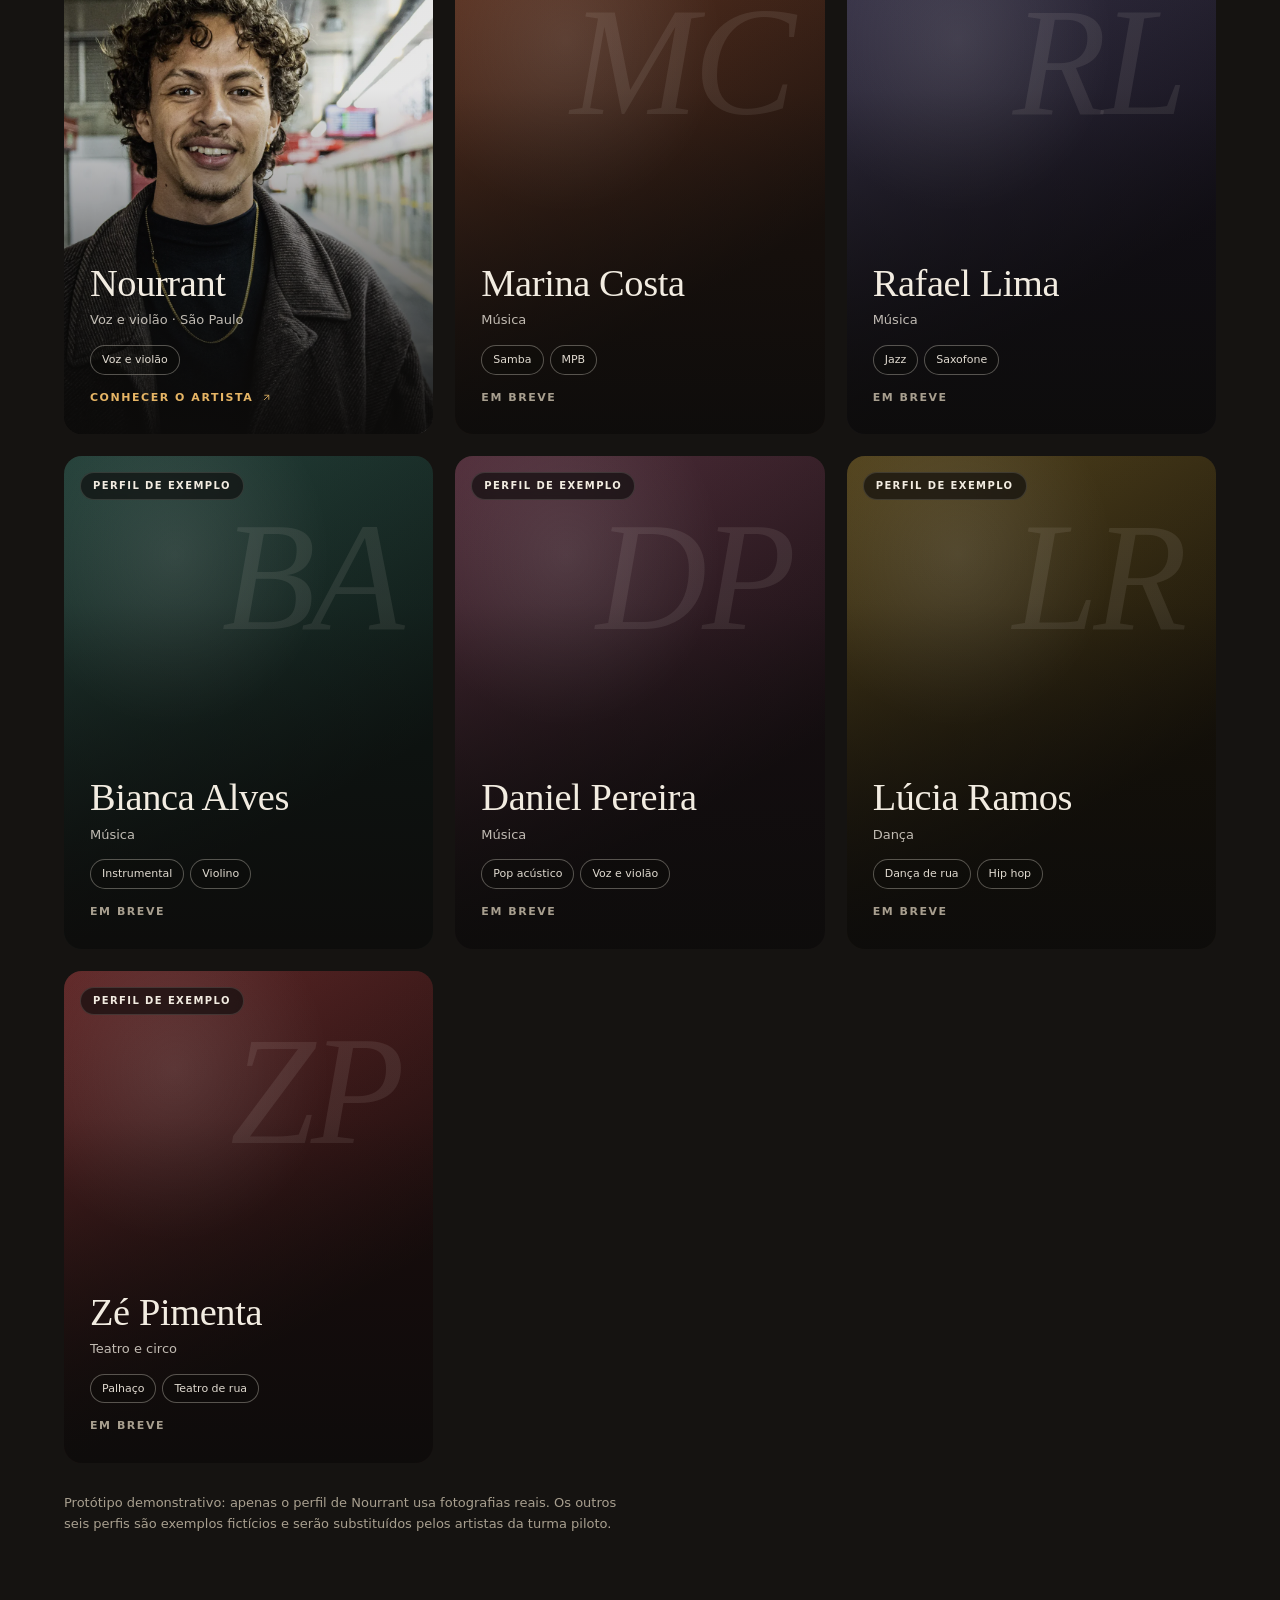
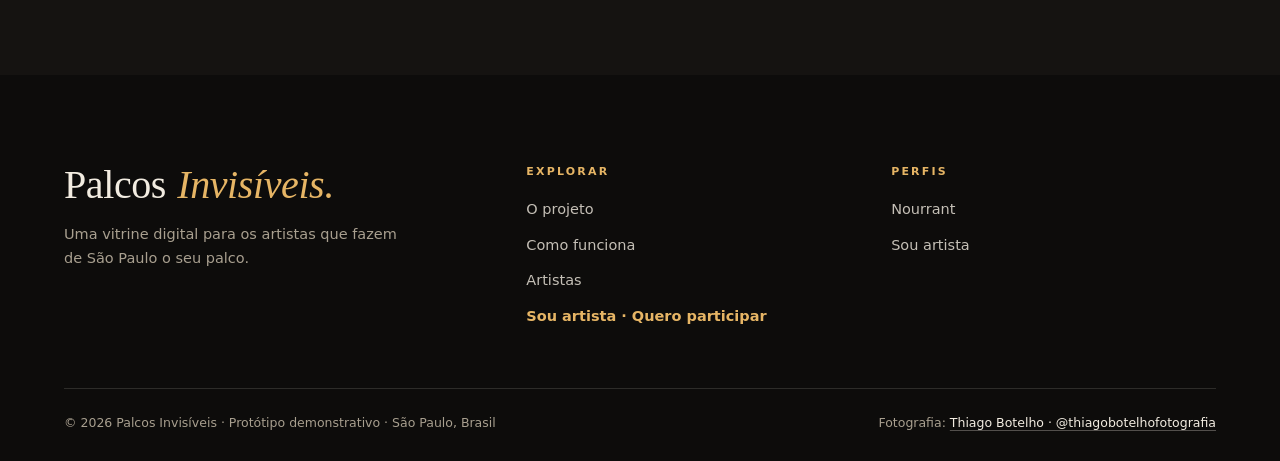
==== commit 857a1853: "retorno" ====
--- a/index.html
+++ b/index.html
@@ -6,22 +6,10 @@
 <title>Palcos Invisíveis | Artistas de São Paulo para o seu evento</title>
 <meta name="description" content="Vitrine digital de artistas independentes de São Paulo — música, dança, teatro e circo. Conheça portfólios com fotos e vídeos e fale direto com o artista para aniversários, casamentos, bares e eventos.">
 <meta name="theme-color" content="#0d0c0b">
-<meta property="og:type" content="website">
-<meta property="og:locale" content="pt_BR">
-<meta property="og:site_name" content="Palcos Invisíveis">
-<meta property="og:title" content="Palcos Invisíveis">
-<meta property="og:description" content="Apresentando talentos ao público.">
-<meta property="og:url" content="https://www.palcosinvisiveis.com.br/">
-<meta property="og:image" content="https://www.palcosinvisiveis.com.br/assets/capa-compartilhamento.jpg">
-<meta property="og:image:width" content="1200">
-<meta property="og:image:height" content="630">
-<meta property="og:image:alt" content="Palcos Invisíveis — Artistas, histórias e conexões">
-<meta name="twitter:card" content="summary_large_image">
-<meta name="twitter:title" content="Palcos Invisíveis">
-<meta name="twitter:description" content="Apresentando talentos ao público.">
-<meta name="twitter:image" content="https://www.palcosinvisiveis.com.br/assets/capa-compartilhamento.jpg">
+<meta property="og:title" content="Palcos Invisíveis — Todo talento merece um palco">
+<meta property="og:description" content="Descubra artistas que fazem das ruas, estações e trens de São Paulo o seu palco e chame direto para o seu evento.">
+<meta property="og:image" content="assets/img/03.webp">
 <script>document.documentElement.className='js'</script>
-<link rel="preload" as="image" href="assets/img/03-1200.webp" imagesrcset="assets/img/03-800.webp 800w, assets/img/03-1200.webp 1200w, assets/img/03.webp 2000w" imagesizes="100vw" fetchpriority="high">
 <link rel="stylesheet" href="style.css">
 </head>
 <body>
@@ -65,7 +53,7 @@
 <main>
 <!-- ================= HERO ================= -->
 <section class="hero" aria-label="Apresentação">
-  <div class="hero-photo"><img fetchpriority="high" decoding="sync" src="assets/img/03-1200.webp" srcset="assets/img/03-800.webp 800w, assets/img/03-1200.webp 1200w, assets/img/03.webp 2000w" sizes="100vw" alt="Nourrant toca violão sentado em uma plataforma de metrô de São Paulo"></div>
+  <div class="hero-photo"><img src="assets/img/03.webp" alt="Nourrant toca violão sentado em uma plataforma de metrô de São Paulo" fetchpriority="high"></div>
   <div class="wrap hero-inner">
     <span class="eyebrow rise d1">São Paulo · Ruas · Estações · Trens</span>
     <h1 aria-label="Todo talento merece um palco."><span class="line"><span>Todo talento</span></span><span class="line"><span>merece um <em>palco.</em></span></span></h1>
@@ -110,7 +98,7 @@
         <div class="phone">
           <div class="phone-notch"></div>
           <div class="phone-screen">
-            <img loading="lazy" decoding="async" src="[data-uri]" data-src="assets/img/04-700.webp" data-srcset="assets/img/04-700.webp 700w, assets/img/04-1000.webp 1000w, assets/img/04.webp 1302w" sizes="340px" alt="Nourrant em pé na plataforma, com o violão ao lado">
+            <img src="assets/img/04.webp" alt="Nourrant em pé na plataforma, com o violão ao lado">
             <div class="phone-body">
               <span class="tag">Artista em destaque</span>
               <h4>Nourrant</h4>
@@ -162,9 +150,9 @@
 
     <article class="featured">
       <div class="collage reveal">
-        <a class="c1" href="nourrant.html" aria-label="Ver perfil de Nourrant"><img src="[data-uri]" data-src="assets/img/17.webp" alt="Nourrant com o violão em primeiro plano" loading="lazy"></a>
-        <a class="c2" href="nourrant.html" tabindex="-1" aria-hidden="true"><img src="[data-uri]" data-src="assets/img/03.webp" alt="" loading="lazy"></a>
-        <a class="c3" href="nourrant.html" tabindex="-1" aria-hidden="true"><img src="[data-uri]" data-src="assets/img/15.webp" alt="" loading="lazy"></a>
+        <a class="c1" href="nourrant.html" aria-label="Ver perfil de Nourrant"><img src="assets/img/17.webp" alt="Nourrant com o violão em primeiro plano" loading="lazy"></a>
+        <a class="c2" href="nourrant.html" tabindex="-1" aria-hidden="true"><img src="assets/img/03.webp" alt="" loading="lazy"></a>
+        <a class="c3" href="nourrant.html" tabindex="-1" aria-hidden="true"><img src="assets/img/15.webp" alt="" loading="lazy"></a>
       </div>
       <div class="featured-copy reveal">
         <span class="eyebrow">Artista em destaque</span>
@@ -194,7 +182,7 @@
 
     <div class="cards">
       <a class="card" href="nourrant.html" data-cat="voz" data-search="nourrant violao voz e violao voz musica ao vivo sao paulo">
-        <img src="[data-uri]" data-src="assets/img/06.webp" alt="Retrato de Nourrant sorrindo" loading="lazy" style="object-position:50% 25%">
+        <img src="assets/img/06.webp" alt="Retrato de Nourrant sorrindo" loading="lazy" style="object-position:50% 25%">
         <span class="badge real">Perfil real</span>
         <div class="card-in"><h3>Nourrant</h3><p class="meta">Voz e violão · São Paulo</p><div class="tags"><span>Voz e violão</span></div><span class="go">Conhecer o artista <svg class="ic"><use href="#i-arrow"/></svg></span></div>
       </a>
@@ -240,15 +228,15 @@
   <div class="wrap">
     <div class="foot-top">
       <div class="foot-brand"><a href="index.html" class="logo">Palcos <i>Invisíveis</i><span class="dot">.</span></a><p>Uma vitrine digital para os artistas que fazem de São Paulo o seu palco.</p></div>
-      <div><h5>Explorar</h5><ul><li><a href="#projeto">O projeto</a></li><li><a href="#como">Como funciona</a></li><li><a href="#artistas">Artistas</a></li><li><a href="para-artistas.html" class="artist-entry">Sou artista · Quero participar</a></li></ul></div>
+      <div><h5>Explorar</h5><ul><li><a href="#projeto">O projeto</a></li><li><a href="#como">Como funciona</a></li><li><a href="#artistas">Artistas</a></li><li><a href="para-artistas.html" class="artist-entry">Sou artista · Quero participar</a></li><li></li></ul></div>
       <div><h5>Perfis</h5><ul><li><a href="nourrant.html">Nourrant</a></li><li><a href="para-artistas.html">Sou artista</a></li></ul></div>
     </div>
-    <div class="foot-bottom"><span>© 2026 Palcos Invisíveis · Protótipo demonstrativo · São Paulo, Brasil</span><span class="foot-insta"><svg class="ic" viewBox="0 0 24 24" aria-hidden="true"><rect x="3" y="3" width="18" height="18" rx="5"/><circle cx="12" cy="12" r="4"/><circle cx="17.5" cy="6.5" r=".8" fill="currentColor" stroke="none"/></svg>Siga a plataforma: <a href="https://www.instagram.com/palcosinvisiveis/" target="_blank" rel="noopener noreferrer">@palcosinvisiveis</a></span><span>Fotografia: <a href="https://www.instagram.com/thiagobotelhofotografia/" target="_blank" rel="noopener noreferrer">Thiago Botelho · @thiagobotelhofotografia</a></span></div>
+    <div class="foot-bottom"><span>© 2026 Palcos Invisíveis · Protótipo demonstrativo · São Paulo, Brasil</span><span>Fotografia: <a href="https://www.instagram.com/thiagobotelhofotografia/" target="_blank" rel="noopener noreferrer">Thiago Botelho · @thiagobotelhofotografia</a></span></div>
   </div>
 </footer>
 
 <dialog class="modal" id="contact-dialog" aria-labelledby="dlg-title"><div class="modal-in"><button class="x" type="button" data-close aria-label="Fechar"><svg class="ic"><use href="#i-x"/></svg></button><span class="eyebrow" id="dlg-eyebrow">Em breve</span><h3 id="dlg-title"></h3><p id="dlg-text"></p><div class="actions"><button class="btn" type="button" data-close>Entendi</button></div></div></dialog>
 
-<script src="script.js" defer></script>
+<script src="script.js"></script>
 </body>
 </html>
--- a/style.css
+++ b/style.css
@@ -90,7 +90,7 @@
   linear-gradient(180deg,rgba(13,12,11,.62) 0%,rgba(13,12,11,0) 26%,rgba(13,12,11,0) 60%,rgba(13,12,11,.92) 100%)}
 .hero-inner{width:100%;padding-block:150px 72px}
 .hero h1{font-size:clamp(58px,10.4vw,168px);line-height:.9;letter-spacing:-.012em;margin:22px 0 30px}
-.hero h1 .line{display:block;overflow:visible;padding-top:.12em;padding-bottom:.16em}
+.hero h1 .line{display:block;overflow:hidden;padding-bottom:.06em}
 .hero h1 .line>span{display:block}
 .hero p.lead{color:rgba(242,236,225,.86);font-size:clamp(17px,1.6vw,21px);max-width:52ch}
 .hero-foot{display:flex;justify-content:space-between;align-items:flex-end;gap:30px;flex-wrap:wrap}
@@ -436,6 +436,13 @@
   .quickbar .wrap{grid-template-columns:repeat(2,1fr)}.qb:nth-child(3){padding-left:0;border-left:0}.qb:nth-child(n+3){border-top:1px solid var(--line)}
 }
 @media (max-width:860px){
+  .burger{display:flex}
+  .nav{position:fixed;inset:0;background:rgba(13,12,11,.97);flex-direction:column;justify-content:center;gap:26px;opacity:0;visibility:hidden;transition:opacity .35s,visibility .35s;z-index:-1}
+  .menu-open .nav{opacity:1;visibility:visible}
+  .menu-open .burger{position:relative;z-index:2}
+  .nav a:not(.btn){font:400 38px var(--serif);color:var(--ink)}
+  .nav .btn{margin-top:10px}
+  .site-header{z-index:120}
   .cine-slide>img{max-width:calc(100% - 28px)}.js .cine-slide{padding:20px 0 96px}
   .cine-arrow{width:42px;height:42px;top:calc(50% - 60px)}.cine-arrow.prev{left:10px}.cine-arrow.next{right:10px}
   .cine-cap{padding:60px 18px 18px}
@@ -497,42 +504,3 @@
 .hero .eyebrow, .p-hero .eyebrow, .hero .lead, .p-hero .lead {
   text-shadow: 0 2px 9px rgba(0,0,0,.95), 0 4px 22px rgba(0,0,0,.75);
 }
-
-/* Repertório interativo do artista */
-.repertorio-panel[hidden]{display:none!important}
-.repertorio-panel{margin-top:28px;max-width:900px;border:1px solid rgba(202,164,103,.4);border-radius:14px;background:rgba(15,14,13,.96);padding:clamp(18px,4vw,36px);text-align:left;box-shadow:0 18px 50px rgba(0,0,0,.3)}
-.rep-intro{margin-bottom:22px}.rep-intro h3{font-family:Georgia,serif;font-weight:400;font-size:clamp(28px,4vw,42px);color:#f5eee3;margin:8px 0}.rep-intro h3 em{color:#d4ac70}.rep-intro p{color:#c6bdb1;line-height:1.7;margin:0}
-.rep-group{border-top:1px solid rgba(255,255,255,.17)}.rep-group:last-child{border-bottom:1px solid rgba(255,255,255,.17)}
-.rep-group summary{cursor:pointer;display:flex;align-items:center;justify-content:space-between;gap:16px;padding:20px 4px;color:#f7f1e8;font-weight:600;font-size:19px;list-style:none}.rep-group summary::-webkit-details-marker{display:none}.rep-group summary::after{content:'+';font-size:26px;color:#d4ac70;font-weight:300}.rep-group[open] summary::after{content:'−'}.rep-count{margin-left:auto;font-size:12px;letter-spacing:.06em;color:#c8a678;font-weight:400;white-space:nowrap}
-.rep-songs{padding:0 0 22px 28px;margin:0;list-style:decimal;color:#c8a678;display:grid;grid-template-columns:repeat(2,minmax(0,1fr));gap:0 32px}.rep-songs li{padding:11px 4px;border-bottom:1px solid rgba(255,255,255,.08);padding-left:5px}.rep-song{display:block;color:#f4eee4;font-size:15px}.rep-artist{display:block;color:#a9a198;font-size:12px;margin-top:4px}@media(max-width:620px){.rep-songs{grid-template-columns:1fr}.rep-group summary{font-size:17px}.repertorio-panel{margin-top:20px}}
-
-/* ============================================================
-   AJUSTES — 12/11/2026
-   ============================================================ */
-/* menu do computador: nada quebra em duas linhas */
-.nav a,.nav .btn{white-space:nowrap}
-@media (min-width:1280px){
-  .nav{gap:22px}
-  .nav a:not(.btn){font-size:12.5px}
-  .nav .btn.sm{padding:0 16px}
-}
-/* menu do celular / tablet (abaixo de 1280px) */
-@media (max-width:1279px){
-  .burger{display:flex}
-  .site-header{z-index:120}
-  .menu-open .site-header{backdrop-filter:none;-webkit-backdrop-filter:none;background:transparent;border-color:transparent}
-  .menu-open .logo,.menu-open .burger{position:relative;z-index:2}
-  .nav{position:fixed;inset:0;height:100vh;height:100dvh;background:var(--bg);flex-direction:column;align-items:center;justify-content:flex-start;gap:clamp(14px,2.6vh,26px);
-    padding:calc(86px + 2vh) var(--pad) calc(32px + env(safe-area-inset-bottom));overflow-y:auto;opacity:0;visibility:hidden;transition:opacity .35s,visibility .35s;z-index:1}
-  .nav>:first-child{margin-top:auto}
-  .nav>:last-child{margin-bottom:auto}
-  .menu-open .nav{opacity:1;visibility:visible}
-  .nav a:not(.btn){font:400 clamp(28px,5.2vh,38px)/1.1 var(--serif);color:var(--ink);text-align:center}
-  .nav .btn{margin-top:6px}
-}
-/* setas da foto ampliada: a legenda não bloqueia mais o toque */
-.lb-cap{pointer-events:none}
-.lb-btn{z-index:2}
-/* Instagram da plataforma no rodapé */
-.foot-insta{display:inline-flex;align-items:center;gap:8px}
-.foot-insta .ic{font-size:15px;color:var(--gold)}
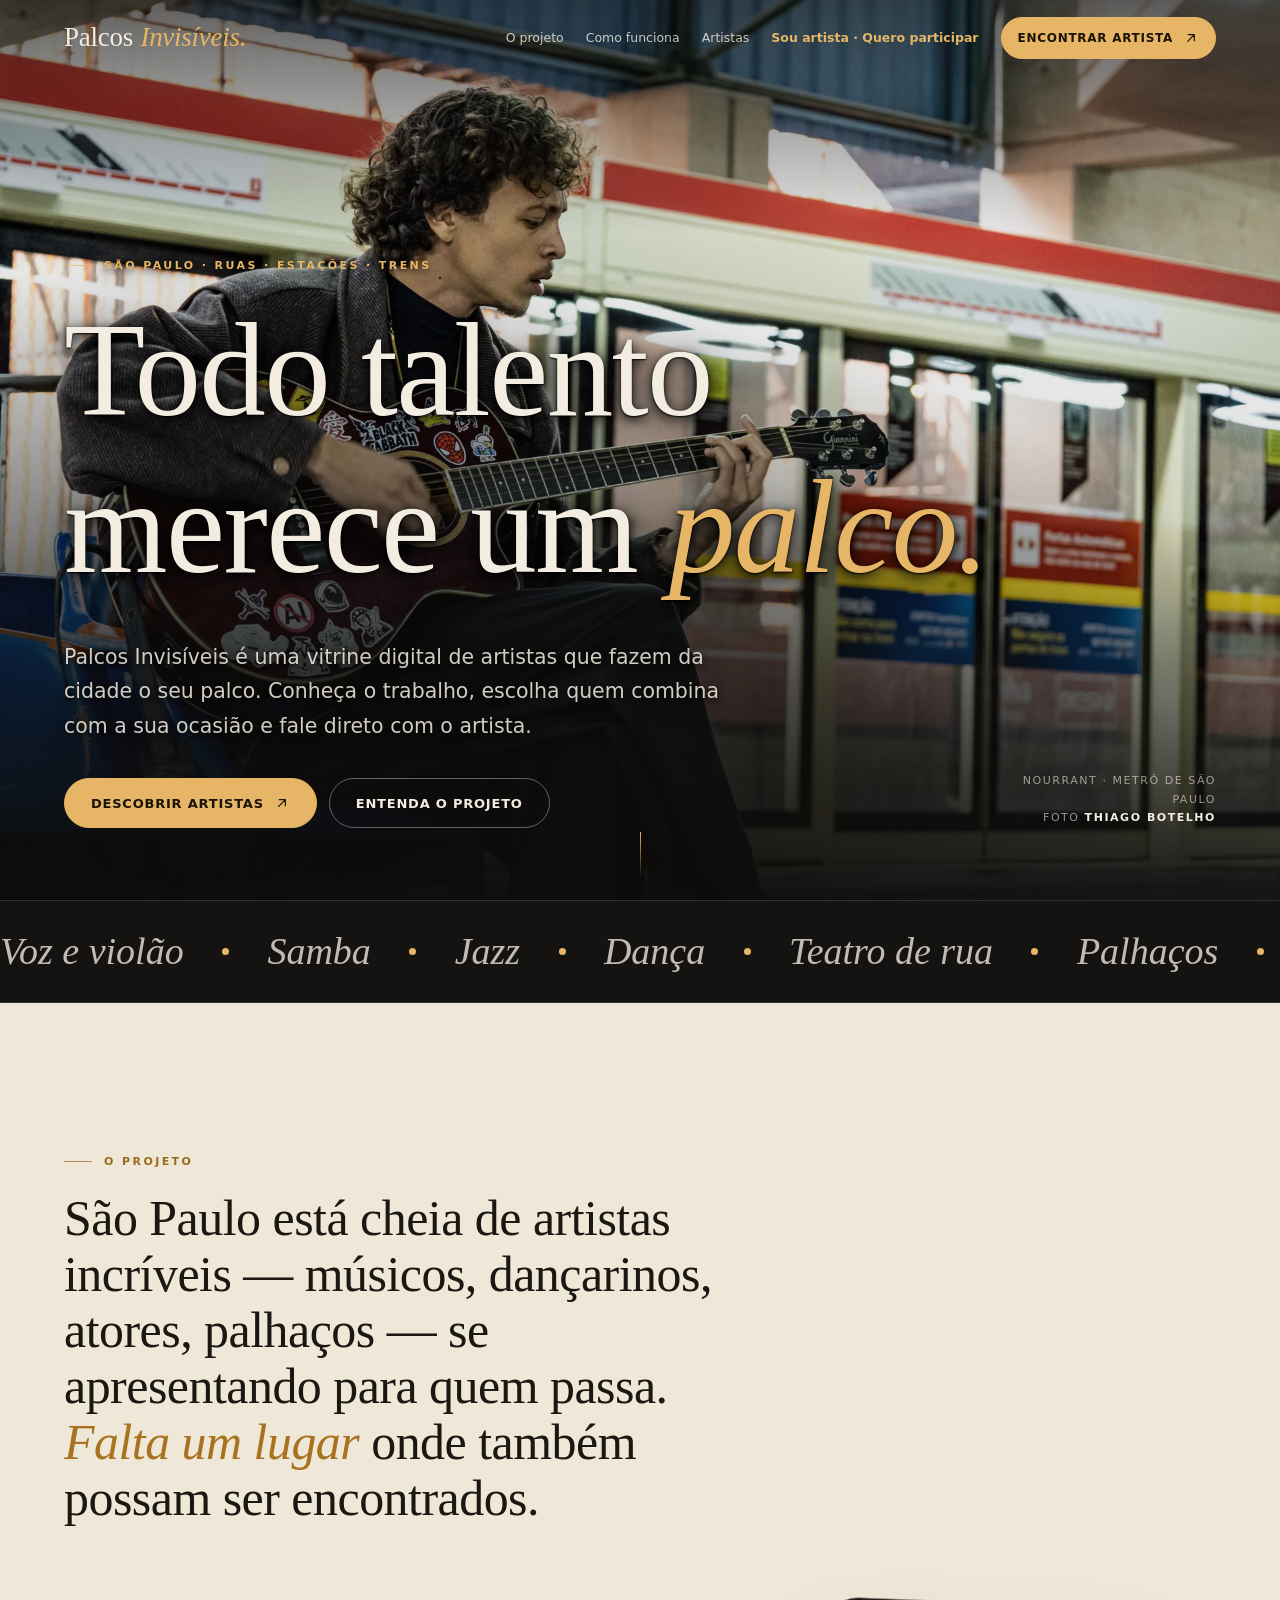
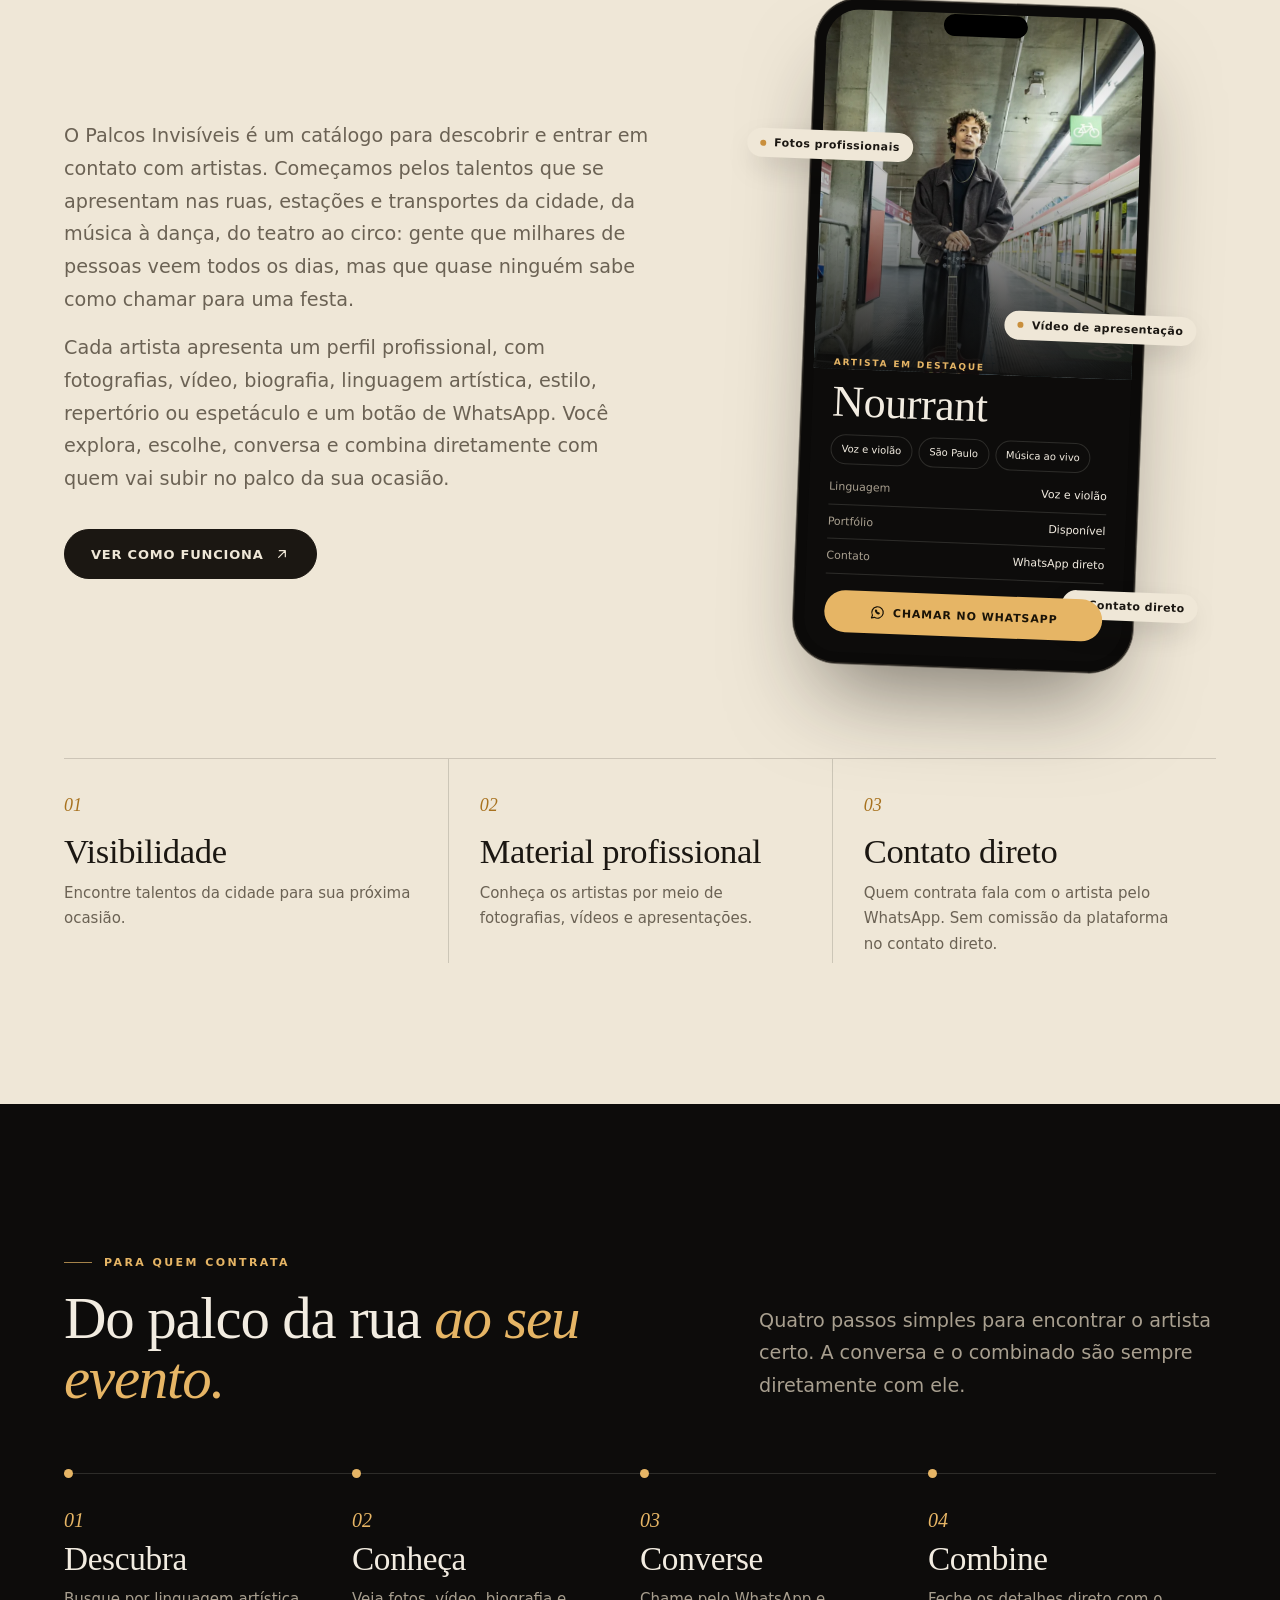
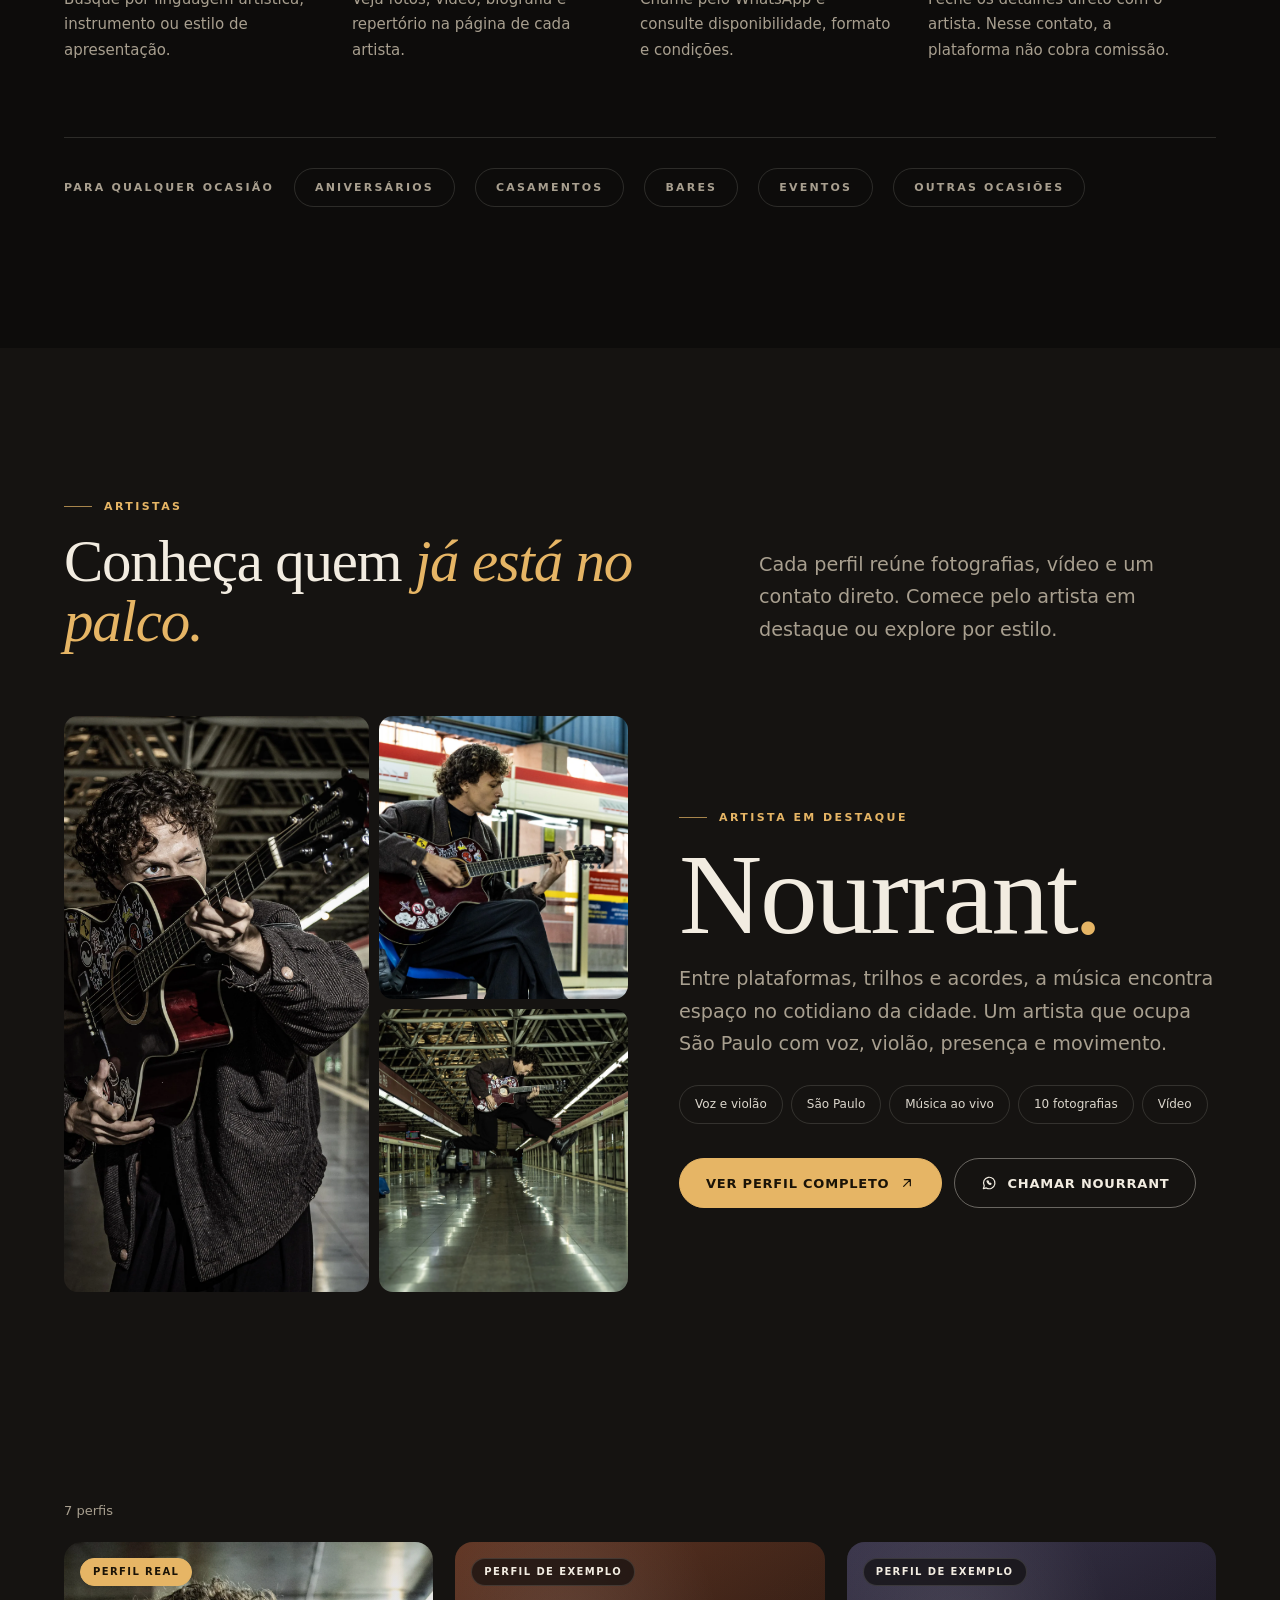
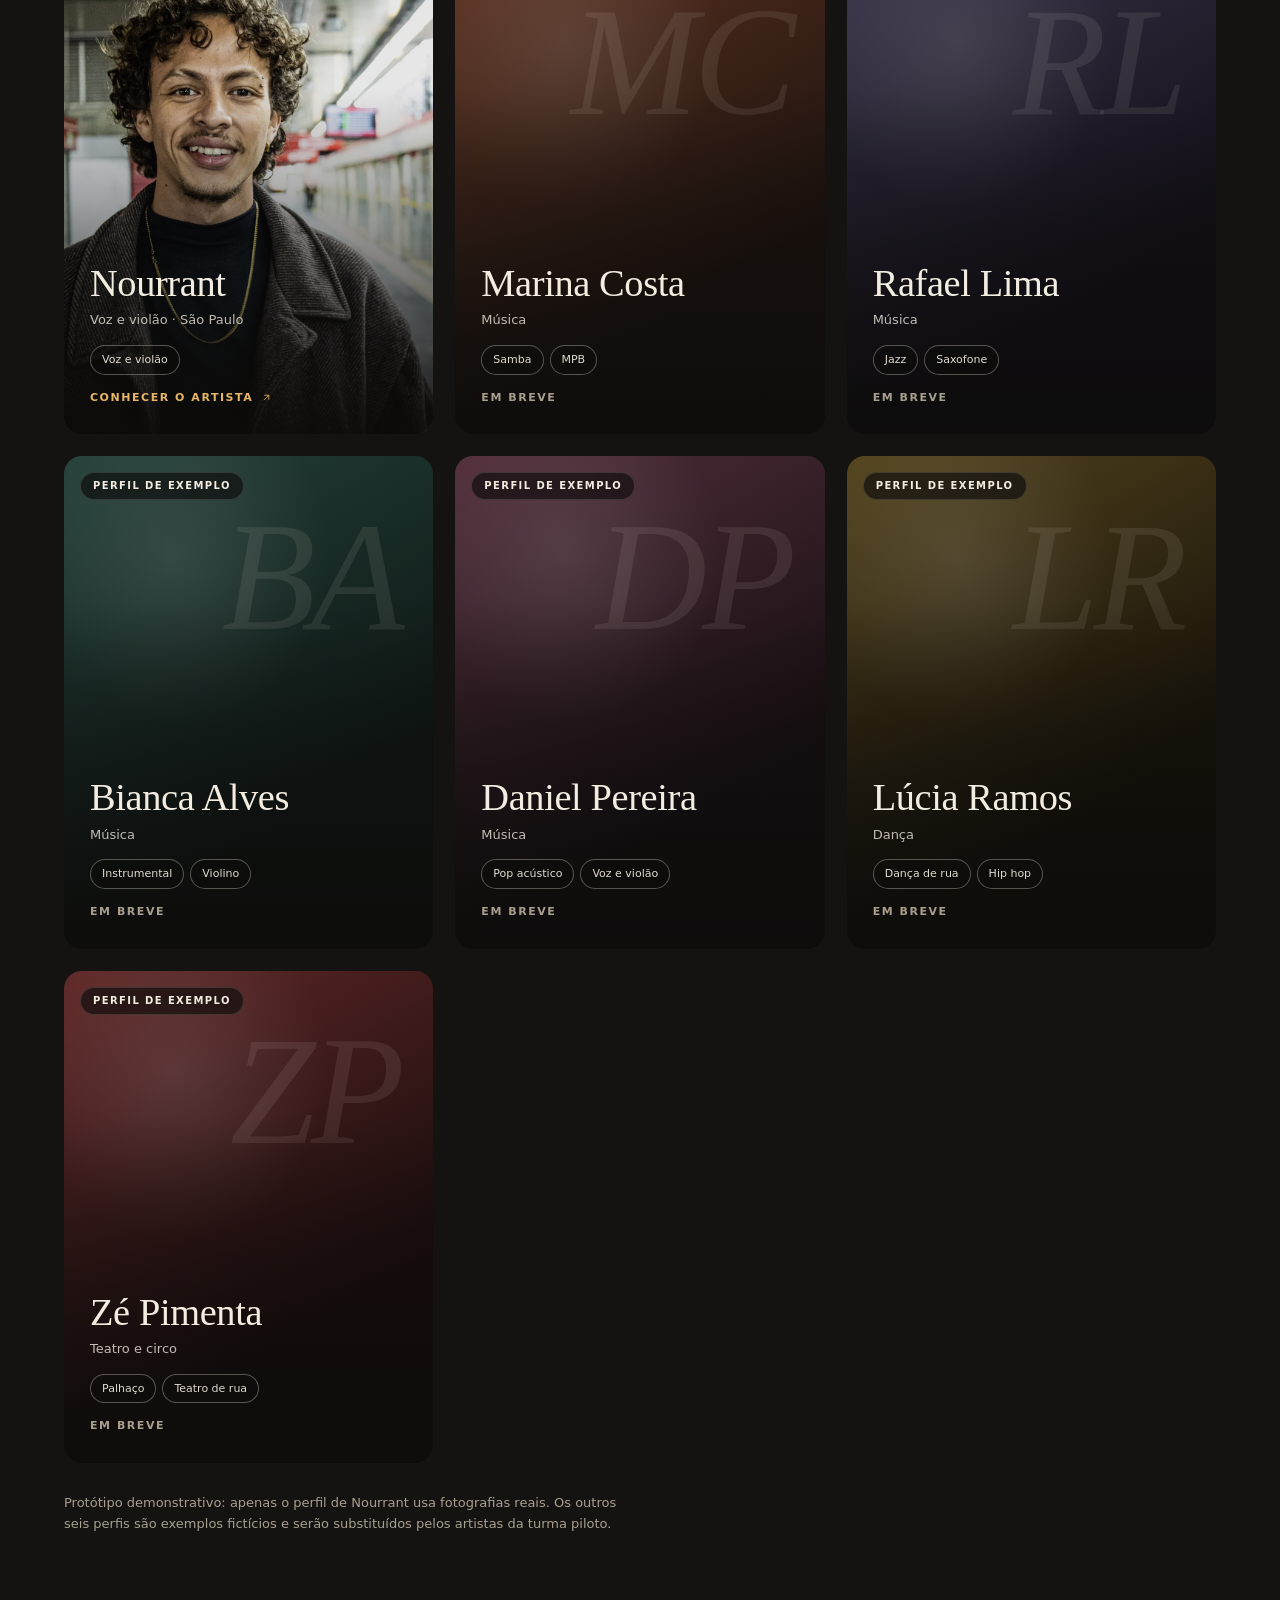
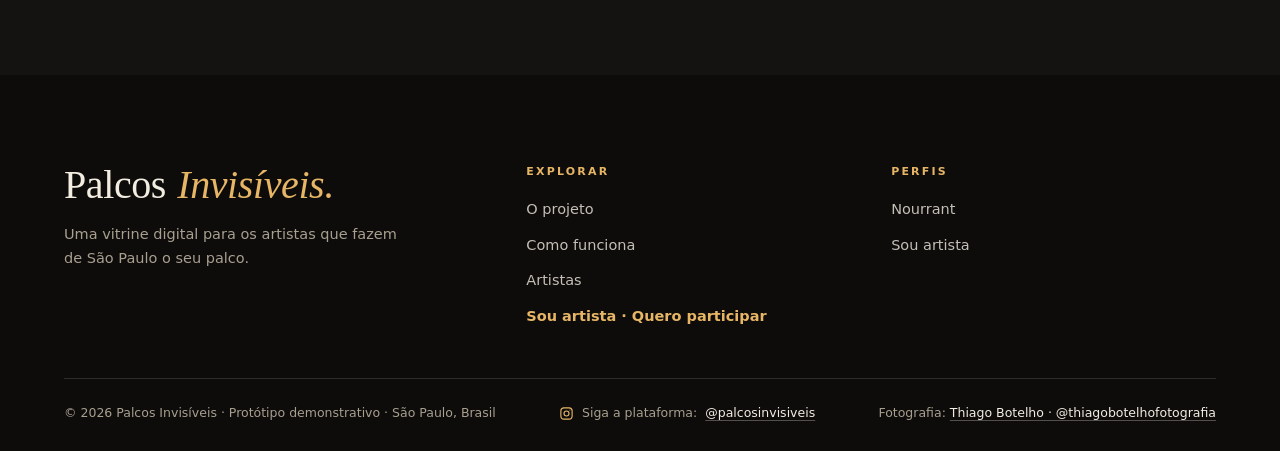
==== commit d74abf05: "correção" ====
--- a/index.html
+++ b/index.html
@@ -6,11 +6,23 @@
 <title>Palcos Invisíveis | Artistas de São Paulo para o seu evento</title>
 <meta name="description" content="Vitrine digital de artistas independentes de São Paulo — música, dança, teatro e circo. Conheça portfólios com fotos e vídeos e fale direto com o artista para aniversários, casamentos, bares e eventos.">
 <meta name="theme-color" content="#0d0c0b">
-<meta property="og:title" content="Palcos Invisíveis — Todo talento merece um palco">
-<meta property="og:description" content="Descubra artistas que fazem das ruas, estações e trens de São Paulo o seu palco e chame direto para o seu evento.">
-<meta property="og:image" content="assets/img/03.webp">
+<meta property="og:type" content="website">
+<meta property="og:locale" content="pt_BR">
+<meta property="og:site_name" content="Palcos Invisíveis">
+<meta property="og:title" content="Palcos Invisíveis">
+<meta property="og:description" content="Apresentando talentos ao público.">
+<meta property="og:url" content="https://www.palcosinvisiveis.com.br/">
+<meta property="og:image" content="https://www.palcosinvisiveis.com.br/assets/capa-compartilhamento.jpg">
+<meta property="og:image:width" content="1200">
+<meta property="og:image:height" content="630">
+<meta property="og:image:alt" content="Palcos Invisíveis — Artistas, histórias e conexões">
+<meta name="twitter:card" content="summary_large_image">
+<meta name="twitter:title" content="Palcos Invisíveis">
+<meta name="twitter:description" content="Apresentando talentos ao público.">
+<meta name="twitter:image" content="https://www.palcosinvisiveis.com.br/assets/capa-compartilhamento.jpg">
 <script>document.documentElement.className='js'</script>
-<link rel="stylesheet" href="style.css">
+<link rel="preload" as="image" href="assets/img/03-1200.webp" imagesrcset="assets/img/03-800.webp 800w, assets/img/03-1200.webp 1200w, assets/img/03.webp 2000w" imagesizes="100vw" fetchpriority="high">
+<link rel="stylesheet" href="style.css?v=20261112d">
 </head>
 <body>
 <a class="skip" href="#projeto">Pular para o conteúdo</a>
@@ -53,7 +65,7 @@
 <main>
 <!-- ================= HERO ================= -->
 <section class="hero" aria-label="Apresentação">
-  <div class="hero-photo"><img src="assets/img/03.webp" alt="Nourrant toca violão sentado em uma plataforma de metrô de São Paulo" fetchpriority="high"></div>
+  <div class="hero-photo"><img fetchpriority="high" decoding="sync" src="assets/img/03-1200.webp" srcset="assets/img/03-800.webp 800w, assets/img/03-1200.webp 1200w, assets/img/03.webp 2000w" sizes="100vw" alt="Nourrant toca violão sentado em uma plataforma de metrô de São Paulo"></div>
   <div class="wrap hero-inner">
     <span class="eyebrow rise d1">São Paulo · Ruas · Estações · Trens</span>
     <h1 aria-label="Todo talento merece um palco."><span class="line"><span>Todo talento</span></span><span class="line"><span>merece um <em>palco.</em></span></span></h1>
@@ -98,7 +110,7 @@
         <div class="phone">
           <div class="phone-notch"></div>
           <div class="phone-screen">
-            <img src="assets/img/04.webp" alt="Nourrant em pé na plataforma, com o violão ao lado">
+            <img loading="lazy" decoding="async" src="[data-uri]" data-src="assets/img/04-700.webp" data-srcset="assets/img/04-700.webp 700w, assets/img/04-1000.webp 1000w, assets/img/04.webp 1302w" sizes="340px" alt="Nourrant em pé na plataforma, com o violão ao lado">
             <div class="phone-body">
               <span class="tag">Artista em destaque</span>
               <h4>Nourrant</h4>
@@ -150,9 +162,9 @@
 
     <article class="featured">
       <div class="collage reveal">
-        <a class="c1" href="nourrant.html" aria-label="Ver perfil de Nourrant"><img src="assets/img/17.webp" alt="Nourrant com o violão em primeiro plano" loading="lazy"></a>
-        <a class="c2" href="nourrant.html" tabindex="-1" aria-hidden="true"><img src="assets/img/03.webp" alt="" loading="lazy"></a>
-        <a class="c3" href="nourrant.html" tabindex="-1" aria-hidden="true"><img src="assets/img/15.webp" alt="" loading="lazy"></a>
+        <a class="c1" href="nourrant.html" aria-label="Ver perfil de Nourrant"><img src="[data-uri]" data-src="assets/img/17.webp" alt="Nourrant com o violão em primeiro plano" loading="lazy"></a>
+        <a class="c2" href="nourrant.html" tabindex="-1" aria-hidden="true"><img src="[data-uri]" data-src="assets/img/03.webp" alt="" loading="lazy"></a>
+        <a class="c3" href="nourrant.html" tabindex="-1" aria-hidden="true"><img src="[data-uri]" data-src="assets/img/15.webp" alt="" loading="lazy"></a>
       </div>
       <div class="featured-copy reveal">
         <span class="eyebrow">Artista em destaque</span>
@@ -182,7 +194,7 @@
 
     <div class="cards">
       <a class="card" href="nourrant.html" data-cat="voz" data-search="nourrant violao voz e violao voz musica ao vivo sao paulo">
-        <img src="assets/img/06.webp" alt="Retrato de Nourrant sorrindo" loading="lazy" style="object-position:50% 25%">
+        <img src="[data-uri]" data-src="assets/img/06.webp" alt="Retrato de Nourrant sorrindo" loading="lazy" style="object-position:50% 25%">
         <span class="badge real">Perfil real</span>
         <div class="card-in"><h3>Nourrant</h3><p class="meta">Voz e violão · São Paulo</p><div class="tags"><span>Voz e violão</span></div><span class="go">Conhecer o artista <svg class="ic"><use href="#i-arrow"/></svg></span></div>
       </a>
@@ -228,15 +240,26 @@
   <div class="wrap">
     <div class="foot-top">
       <div class="foot-brand"><a href="index.html" class="logo">Palcos <i>Invisíveis</i><span class="dot">.</span></a><p>Uma vitrine digital para os artistas que fazem de São Paulo o seu palco.</p></div>
-      <div><h5>Explorar</h5><ul><li><a href="#projeto">O projeto</a></li><li><a href="#como">Como funciona</a></li><li><a href="#artistas">Artistas</a></li><li><a href="para-artistas.html" class="artist-entry">Sou artista · Quero participar</a></li><li></li></ul></div>
+      <div><h5>Explorar</h5><ul><li><a href="#projeto">O projeto</a></li><li><a href="#como">Como funciona</a></li><li><a href="#artistas">Artistas</a></li><li><a href="para-artistas.html" class="artist-entry">Sou artista · Quero participar</a></li></ul></div>
       <div><h5>Perfis</h5><ul><li><a href="nourrant.html">Nourrant</a></li><li><a href="para-artistas.html">Sou artista</a></li></ul></div>
     </div>
-    <div class="foot-bottom"><span>© 2026 Palcos Invisíveis · Protótipo demonstrativo · São Paulo, Brasil</span><span>Fotografia: <a href="https://www.instagram.com/thiagobotelhofotografia/" target="_blank" rel="noopener noreferrer">Thiago Botelho · @thiagobotelhofotografia</a></span></div>
+    <div class="foot-bottom"><span>© 2026 Palcos Invisíveis · Protótipo demonstrativo · São Paulo, Brasil</span><span class="foot-insta"><svg class="ic" viewBox="0 0 24 24" aria-hidden="true"><rect x="3" y="3" width="18" height="18" rx="5"/><circle cx="12" cy="12" r="4"/><circle cx="17.5" cy="6.5" r=".8" fill="currentColor" stroke="none"/></svg>Siga a plataforma: <a href="https://www.instagram.com/palcosinvisiveis/" target="_blank" rel="noopener noreferrer">@palcosinvisiveis</a></span><span>Fotografia: <a href="https://www.instagram.com/thiagobotelhofotografia/" target="_blank" rel="noopener noreferrer">Thiago Botelho · @thiagobotelhofotografia</a></span></div>
   </div>
 </footer>
 
 <dialog class="modal" id="contact-dialog" aria-labelledby="dlg-title"><div class="modal-in"><button class="x" type="button" data-close aria-label="Fechar"><svg class="ic"><use href="#i-x"/></svg></button><span class="eyebrow" id="dlg-eyebrow">Em breve</span><h3 id="dlg-title"></h3><p id="dlg-text"></p><div class="actions"><button class="btn" type="button" data-close>Entendi</button></div></div></dialog>
 
-<script src="script.js"></script>
+<script src="script.js?v=20261112d" defer></script>
+<script>
+/* Garantia: se o script.js não rodar (ou estiver desatualizado no cache),
+   as fotos aparecem mesmo assim. */
+window.addEventListener("load",function(){setTimeout(function(){
+  if(window.__piLoader)return;
+  document.querySelectorAll("img[data-src]").forEach(function(i){
+    if(i.dataset.srcset){i.srcset=i.dataset.srcset;}
+    i.src=i.dataset.src;i.removeAttribute("data-src");
+  });
+},1500);});
+</script>
 </body>
 </html>
--- a/style.css
+++ b/style.css
@@ -90,7 +90,7 @@
   linear-gradient(180deg,rgba(13,12,11,.62) 0%,rgba(13,12,11,0) 26%,rgba(13,12,11,0) 60%,rgba(13,12,11,.92) 100%)}
 .hero-inner{width:100%;padding-block:150px 72px}
 .hero h1{font-size:clamp(58px,10.4vw,168px);line-height:.9;letter-spacing:-.012em;margin:22px 0 30px}
-.hero h1 .line{display:block;overflow:hidden;padding-bottom:.06em}
+.hero h1 .line{display:block;overflow:visible;padding-top:.12em;padding-bottom:.16em}
 .hero h1 .line>span{display:block}
 .hero p.lead{color:rgba(242,236,225,.86);font-size:clamp(17px,1.6vw,21px);max-width:52ch}
 .hero-foot{display:flex;justify-content:space-between;align-items:flex-end;gap:30px;flex-wrap:wrap}
@@ -436,13 +436,6 @@
   .quickbar .wrap{grid-template-columns:repeat(2,1fr)}.qb:nth-child(3){padding-left:0;border-left:0}.qb:nth-child(n+3){border-top:1px solid var(--line)}
 }
 @media (max-width:860px){
-  .burger{display:flex}
-  .nav{position:fixed;inset:0;background:rgba(13,12,11,.97);flex-direction:column;justify-content:center;gap:26px;opacity:0;visibility:hidden;transition:opacity .35s,visibility .35s;z-index:-1}
-  .menu-open .nav{opacity:1;visibility:visible}
-  .menu-open .burger{position:relative;z-index:2}
-  .nav a:not(.btn){font:400 38px var(--serif);color:var(--ink)}
-  .nav .btn{margin-top:10px}
-  .site-header{z-index:120}
   .cine-slide>img{max-width:calc(100% - 28px)}.js .cine-slide{padding:20px 0 96px}
   .cine-arrow{width:42px;height:42px;top:calc(50% - 60px)}.cine-arrow.prev{left:10px}.cine-arrow.next{right:10px}
   .cine-cap{padding:60px 18px 18px}
@@ -504,3 +497,42 @@
 .hero .eyebrow, .p-hero .eyebrow, .hero .lead, .p-hero .lead {
   text-shadow: 0 2px 9px rgba(0,0,0,.95), 0 4px 22px rgba(0,0,0,.75);
 }
+
+/* Repertório interativo do artista */
+.repertorio-panel[hidden]{display:none!important}
+.repertorio-panel{margin-top:28px;max-width:900px;border:1px solid rgba(202,164,103,.4);border-radius:14px;background:rgba(15,14,13,.96);padding:clamp(18px,4vw,36px);text-align:left;box-shadow:0 18px 50px rgba(0,0,0,.3)}
+.rep-intro{margin-bottom:22px}.rep-intro h3{font-family:Georgia,serif;font-weight:400;font-size:clamp(28px,4vw,42px);color:#f5eee3;margin:8px 0}.rep-intro h3 em{color:#d4ac70}.rep-intro p{color:#c6bdb1;line-height:1.7;margin:0}
+.rep-group{border-top:1px solid rgba(255,255,255,.17)}.rep-group:last-child{border-bottom:1px solid rgba(255,255,255,.17)}
+.rep-group summary{cursor:pointer;display:flex;align-items:center;justify-content:space-between;gap:16px;padding:20px 4px;color:#f7f1e8;font-weight:600;font-size:19px;list-style:none}.rep-group summary::-webkit-details-marker{display:none}.rep-group summary::after{content:'+';font-size:26px;color:#d4ac70;font-weight:300}.rep-group[open] summary::after{content:'−'}.rep-count{margin-left:auto;font-size:12px;letter-spacing:.06em;color:#c8a678;font-weight:400;white-space:nowrap}
+.rep-songs{padding:0 0 22px 28px;margin:0;list-style:decimal;color:#c8a678;display:grid;grid-template-columns:repeat(2,minmax(0,1fr));gap:0 32px}.rep-songs li{padding:11px 4px;border-bottom:1px solid rgba(255,255,255,.08);padding-left:5px}.rep-song{display:block;color:#f4eee4;font-size:15px}.rep-artist{display:block;color:#a9a198;font-size:12px;margin-top:4px}@media(max-width:620px){.rep-songs{grid-template-columns:1fr}.rep-group summary{font-size:17px}.repertorio-panel{margin-top:20px}}
+
+/* ============================================================
+   AJUSTES — 12/11/2026
+   ============================================================ */
+/* menu do computador: nada quebra em duas linhas */
+.nav a,.nav .btn{white-space:nowrap}
+@media (min-width:1280px){
+  .nav{gap:22px}
+  .nav a:not(.btn){font-size:12.5px}
+  .nav .btn.sm{padding:0 16px}
+}
+/* menu do celular / tablet (abaixo de 1280px) */
+@media (max-width:1279px){
+  .burger{display:flex}
+  .site-header{z-index:120}
+  .menu-open .site-header{backdrop-filter:none;-webkit-backdrop-filter:none;background:transparent;border-color:transparent}
+  .menu-open .logo,.menu-open .burger{position:relative;z-index:2}
+  .nav{position:fixed;inset:0;height:100vh;height:100dvh;background:var(--bg);flex-direction:column;align-items:center;justify-content:flex-start;gap:clamp(14px,2.6vh,26px);
+    padding:calc(86px + 2vh) var(--pad) calc(32px + env(safe-area-inset-bottom));overflow-y:auto;opacity:0;visibility:hidden;transition:opacity .35s,visibility .35s;z-index:1}
+  .nav>:first-child{margin-top:auto}
+  .nav>:last-child{margin-bottom:auto}
+  .menu-open .nav{opacity:1;visibility:visible}
+  .nav a:not(.btn){font:400 clamp(28px,5.2vh,38px)/1.1 var(--serif);color:var(--ink);text-align:center}
+  .nav .btn{margin-top:6px}
+}
+/* setas da foto ampliada: a legenda não bloqueia mais o toque */
+.lb-cap{pointer-events:none}
+.lb-btn{z-index:2}
+/* Instagram da plataforma no rodapé */
+.foot-insta{display:inline-flex;align-items:center;gap:8px}
+.foot-insta .ic{font-size:15px;color:var(--gold)}
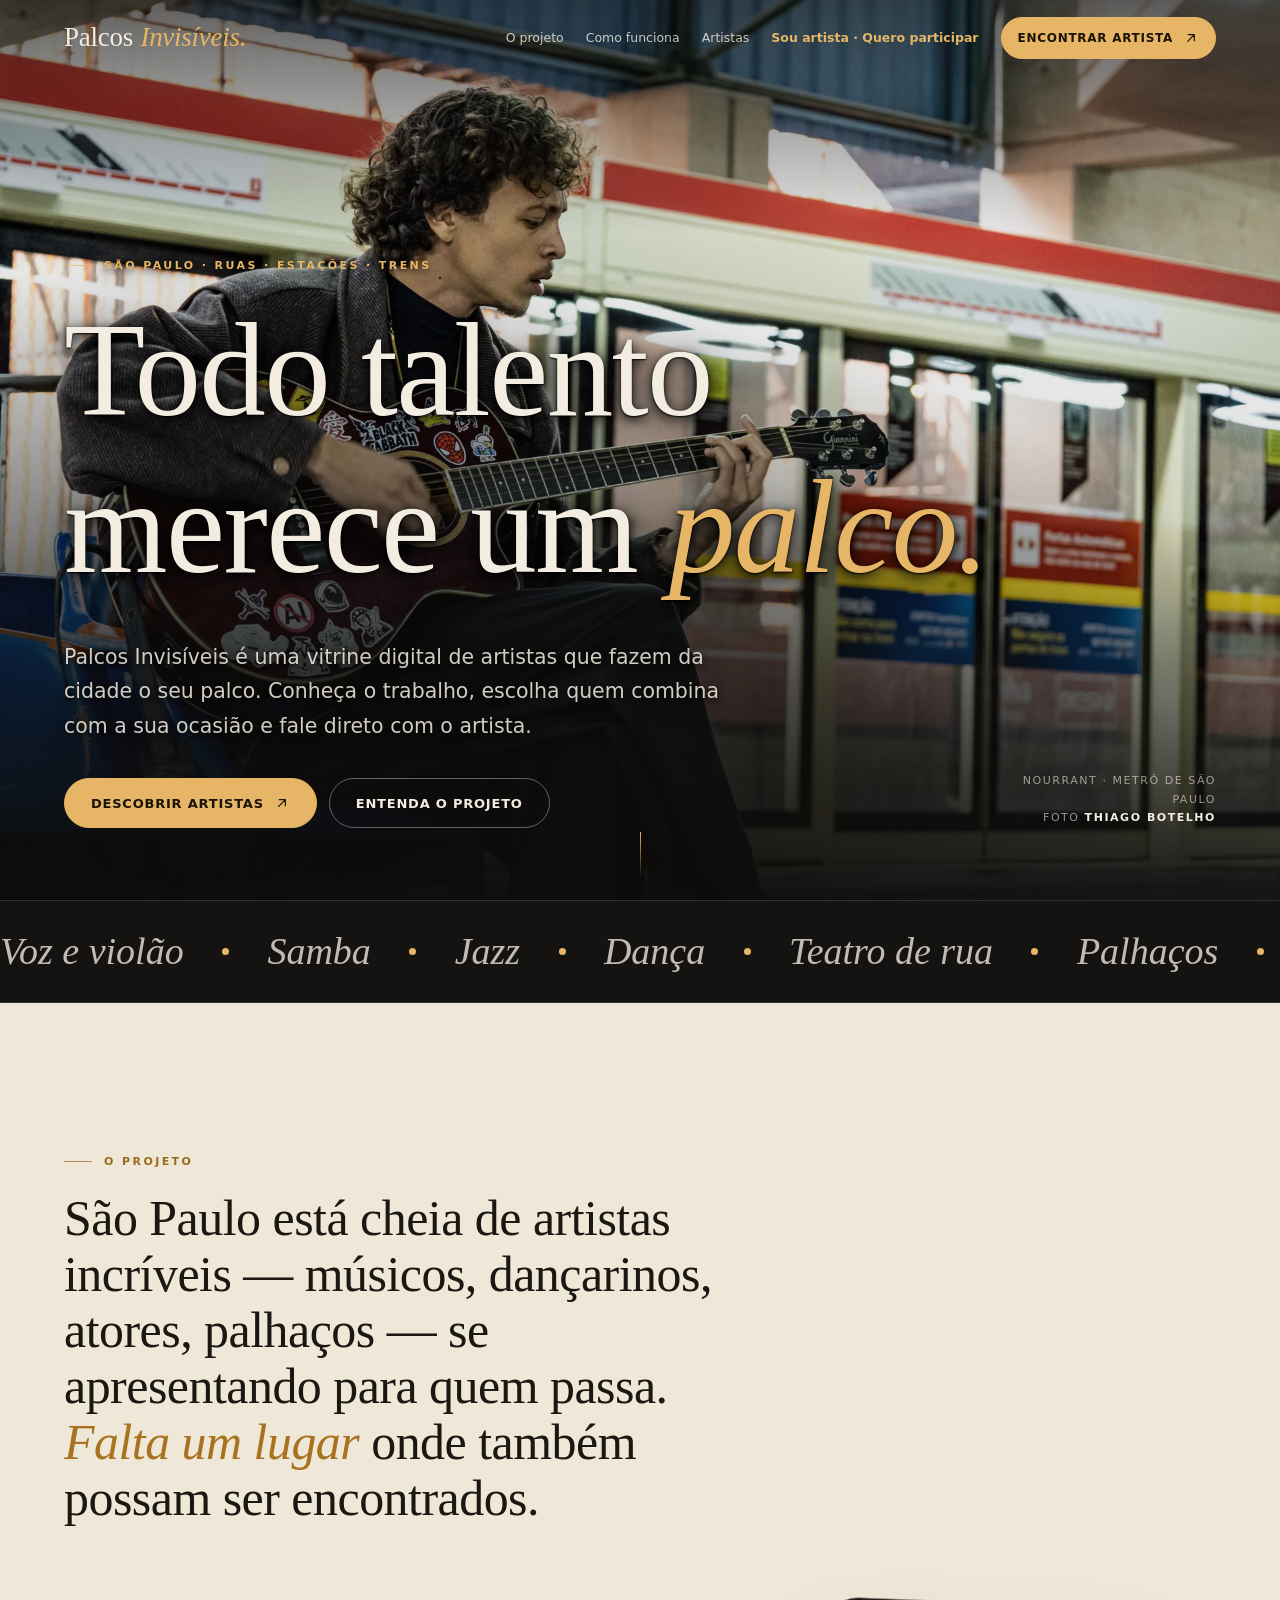
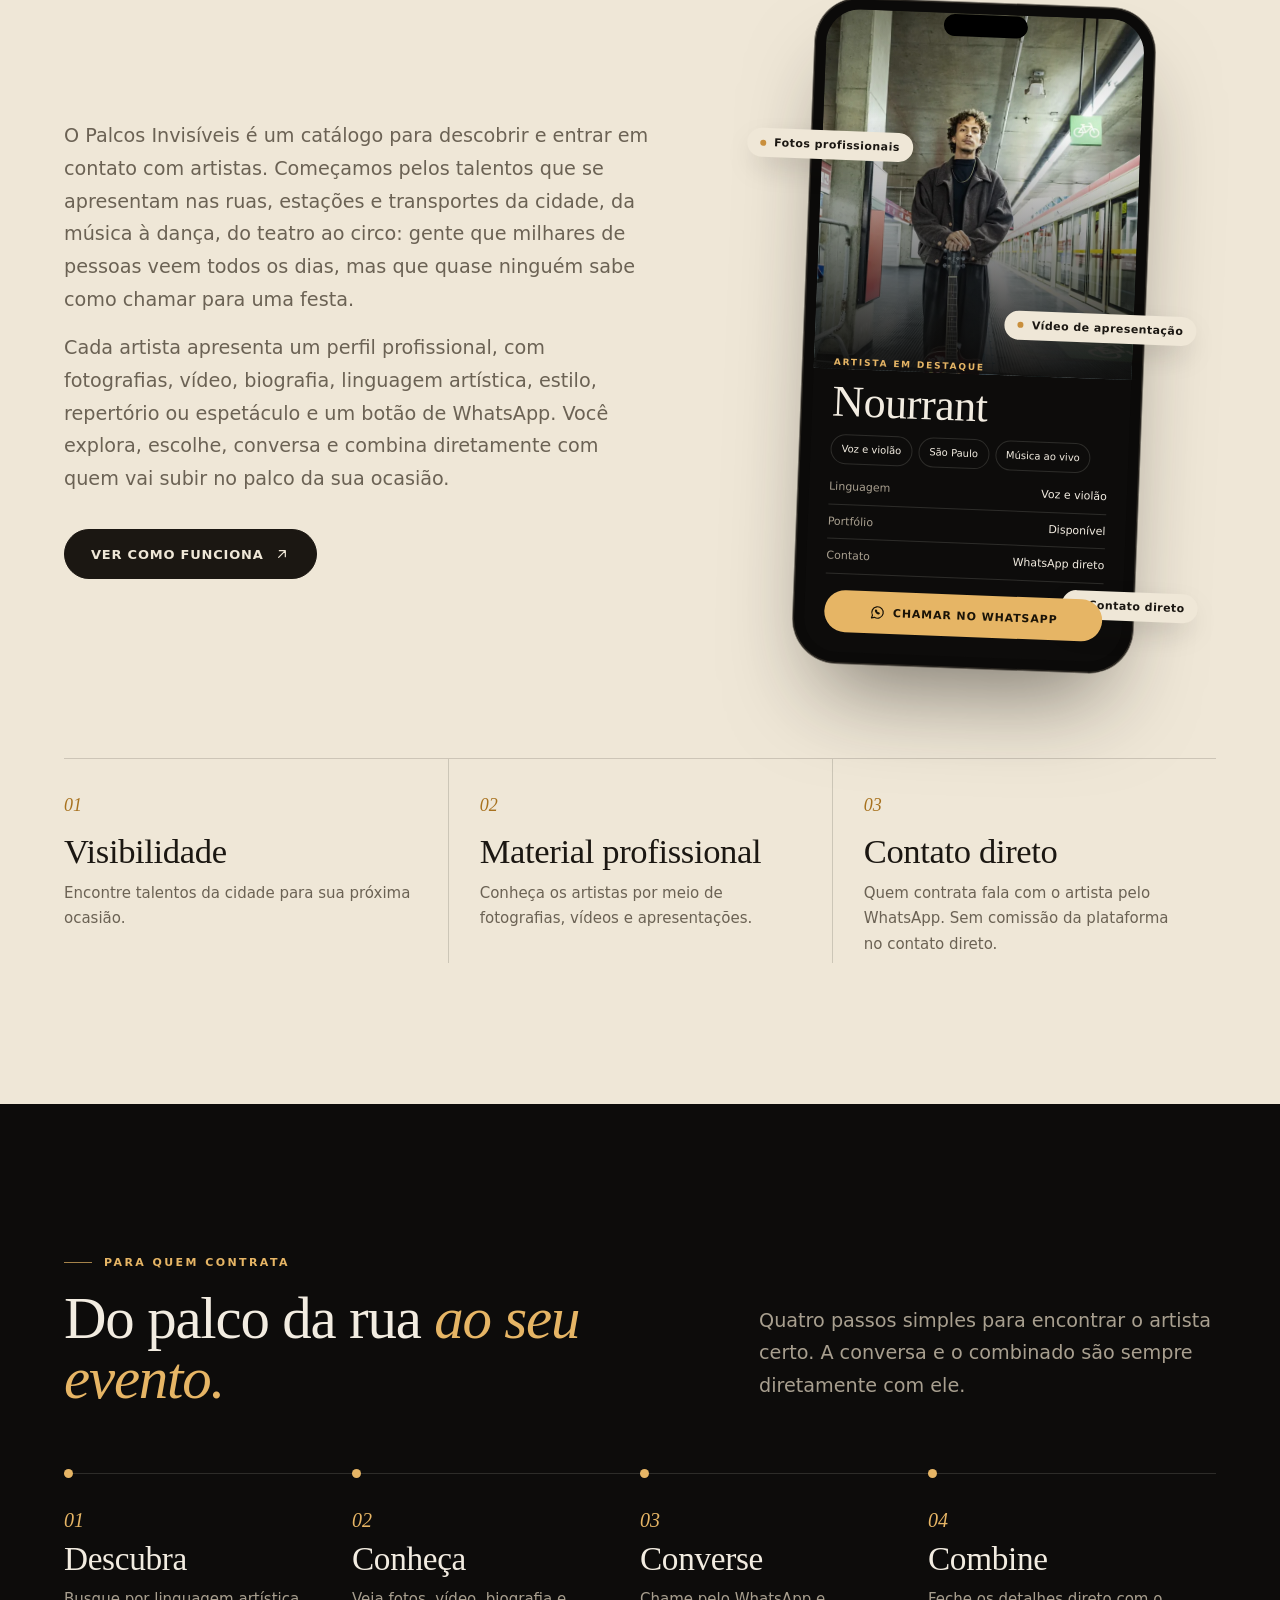
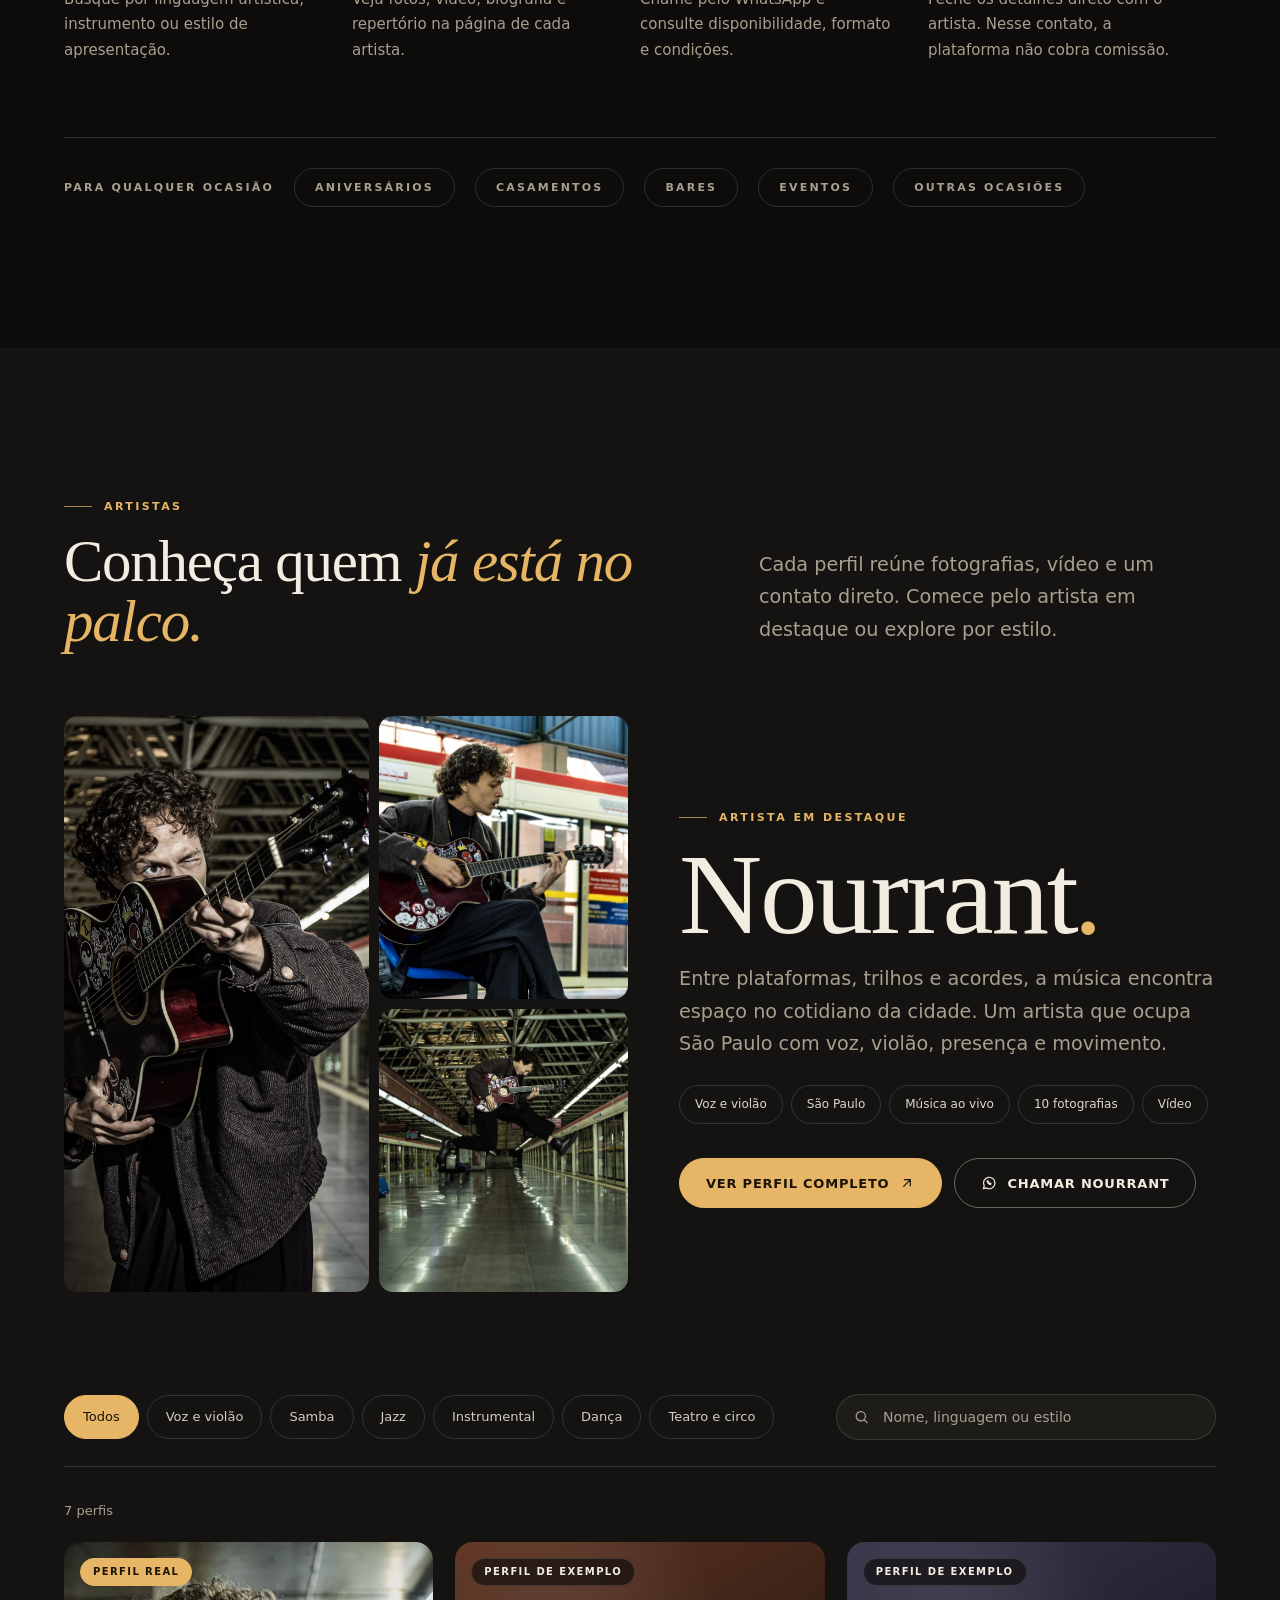
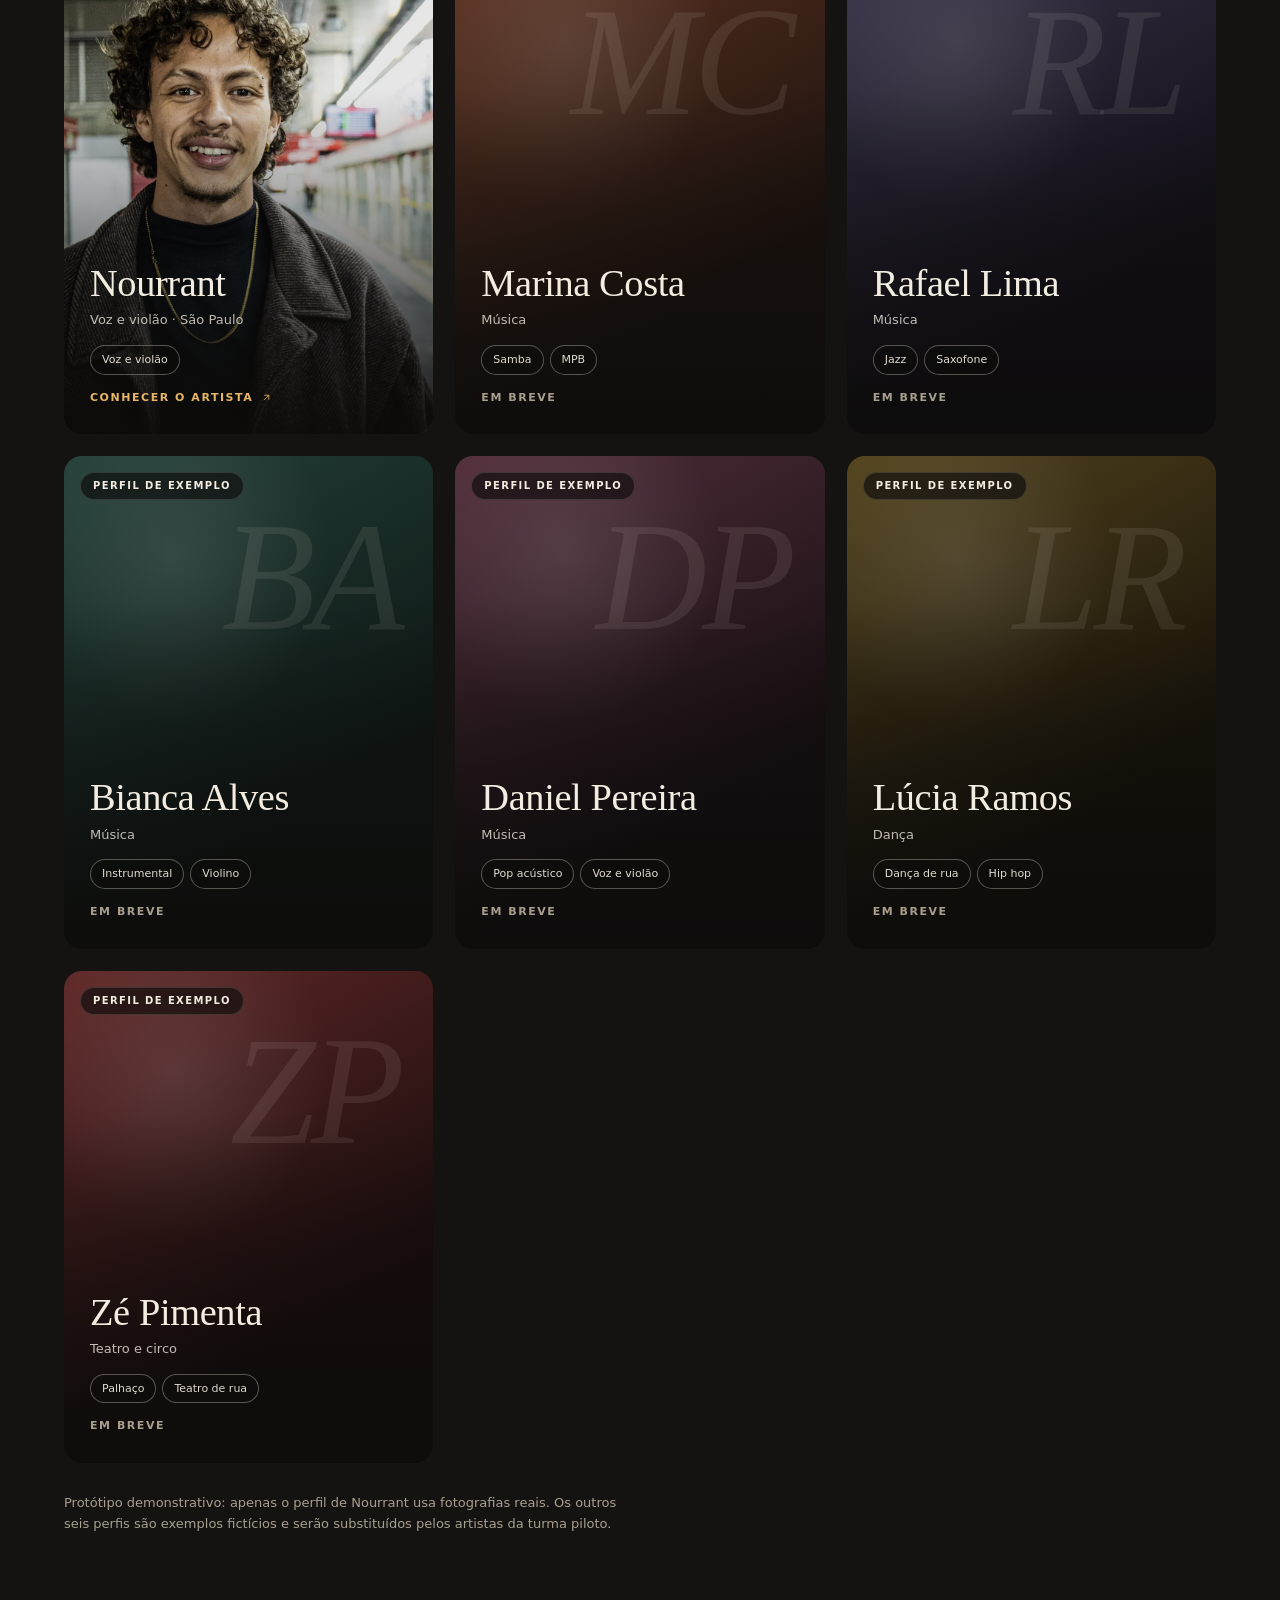
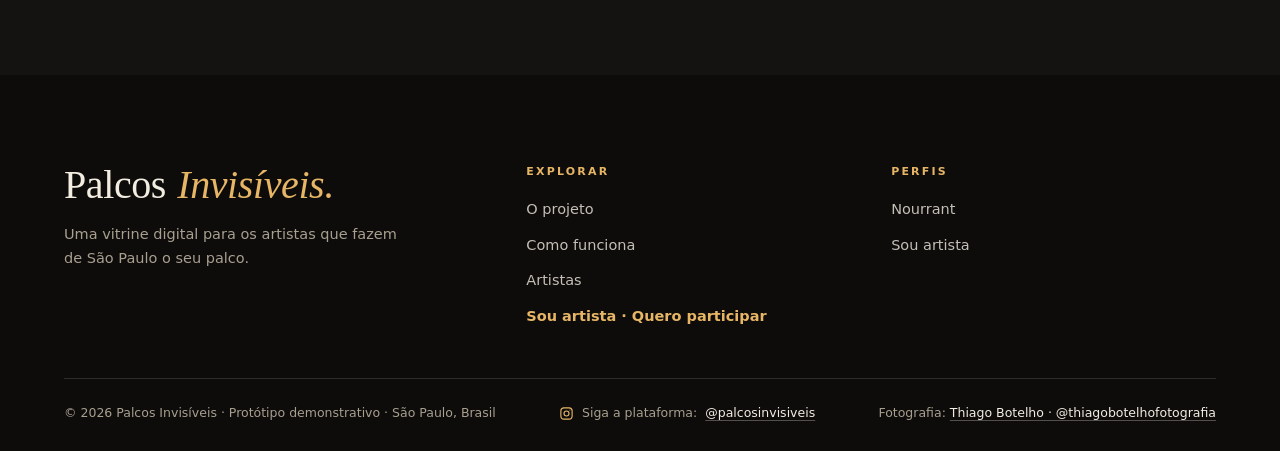
==== commit 9c37b4de: "fim" ====
--- a/index.html
+++ b/index.html
@@ -22,7 +22,23 @@
 <meta name="twitter:image" content="https://www.palcosinvisiveis.com.br/assets/capa-compartilhamento.jpg">
 <script>document.documentElement.className='js'</script>
 <link rel="preload" as="image" href="assets/img/03-1200.webp" imagesrcset="assets/img/03-800.webp 800w, assets/img/03-1200.webp 1200w, assets/img/03.webp 2000w" imagesizes="100vw" fetchpriority="high">
-<link rel="stylesheet" href="style.css?v=20261112d">
+<link rel="stylesheet" href="style.css?v=20261112e">
+<style>
+/* ===== Destaque "Sou artista" — só na página inicial (celular e tablet) ===== */
+.hdr-artist,.artist-cta{display:none}
+@media (max-width:1279px){
+  .hdr-artist{display:inline-flex;align-items:center;gap:6px;margin-left:auto;margin-right:10px;height:40px;padding:0 16px;border-radius:99px;background:var(--gold);color:#1a1307;font:600 11px/1 var(--sans);letter-spacing:.1em;text-transform:uppercase;white-space:nowrap;box-shadow:0 8px 24px -10px rgba(230,181,101,.7);position:relative;z-index:2}
+  .hdr-artist .ic{font-size:13px}
+  .menu-open .hdr-artist{visibility:hidden}
+  .artist-cta{display:flex;align-items:center;justify-content:space-between;gap:16px;margin-top:22px;padding:16px 20px;max-width:480px;border:1px solid var(--gold);border-radius:18px;background:rgba(13,12,11,.6);-webkit-backdrop-filter:blur(8px);backdrop-filter:blur(8px)}
+  .artist-cta small{display:block;font:600 10px/1 var(--sans);letter-spacing:.22em;text-transform:uppercase;color:var(--gold);margin-bottom:8px}
+  .artist-cta b{display:block;font:400 clamp(21px,5.6vw,26px)/1.1 var(--serif);color:var(--ink)}
+  .artist-cta .go{flex:none;width:46px;height:46px;border-radius:50%;background:var(--gold);color:#1a1307;display:grid;place-items:center;font-size:18px}
+  .nav a.artist-entry{order:-1;font:600 13px/1 var(--sans)!important;letter-spacing:.1em;text-transform:uppercase;color:#1a1307!important;background:var(--gold);padding:18px 26px;border-radius:99px;margin-bottom:6px}
+  .nav a.artist-entry:after{display:none}
+}
+@media (max-width:399px){.site-header .logo{font-size:19px}.burger{width:40px;height:40px}.hdr-artist{height:34px;padding:0 11px;margin-right:8px;font-size:10px;letter-spacing:.05em}.hdr-artist .ic{display:none}}
+</style>
 </head>
 <body>
 <a class="skip" href="#projeto">Pular para o conteúdo</a>
@@ -50,6 +66,7 @@
 <header class="site-header" id="top-header">
   <div class="wrap">
     <a href="index.html" class="logo" aria-label="Palcos Invisíveis — início">Palcos <i>Invisíveis</i><span class="dot">.</span></a>
+    <a class="hdr-artist" href="para-artistas.html">Sou artista <svg class="ic"><use href="#i-arrow"/></svg></a>
     <button class="burger" type="button" aria-label="Abrir menu" aria-expanded="false" aria-controls="nav"><span></span></button>
     <nav class="nav" id="nav" aria-label="Principal">
       <a href="#projeto">O projeto</a>
@@ -76,6 +93,7 @@
           <a class="btn" href="#artistas">Descobrir artistas <svg class="ic"><use href="#i-arrow"/></svg></a>
           <a class="btn ghost" href="#projeto">Entenda o projeto</a>
         </div>
+        <a class="artist-cta rise d3" href="para-artistas.html"><span><small>É artista?</small><b>Sou artista · Quero participar</b></span><span class="go"><svg class="ic"><use href="#i-arrow"/></svg></span></a>
       </div>
       <p class="hero-credit rise d3">Nourrant · Metrô de São Paulo<br>Foto <b>Thiago Botelho</b></p>
     </div>
@@ -249,7 +267,7 @@
 
 <dialog class="modal" id="contact-dialog" aria-labelledby="dlg-title"><div class="modal-in"><button class="x" type="button" data-close aria-label="Fechar"><svg class="ic"><use href="#i-x"/></svg></button><span class="eyebrow" id="dlg-eyebrow">Em breve</span><h3 id="dlg-title"></h3><p id="dlg-text"></p><div class="actions"><button class="btn" type="button" data-close>Entendi</button></div></div></dialog>
 
-<script src="script.js?v=20261112d" defer></script>
+<script src="script.js?v=20261112e" defer></script>
 <script>
 /* Garantia: se o script.js não rodar (ou estiver desatualizado no cache),
    as fotos aparecem mesmo assim. */
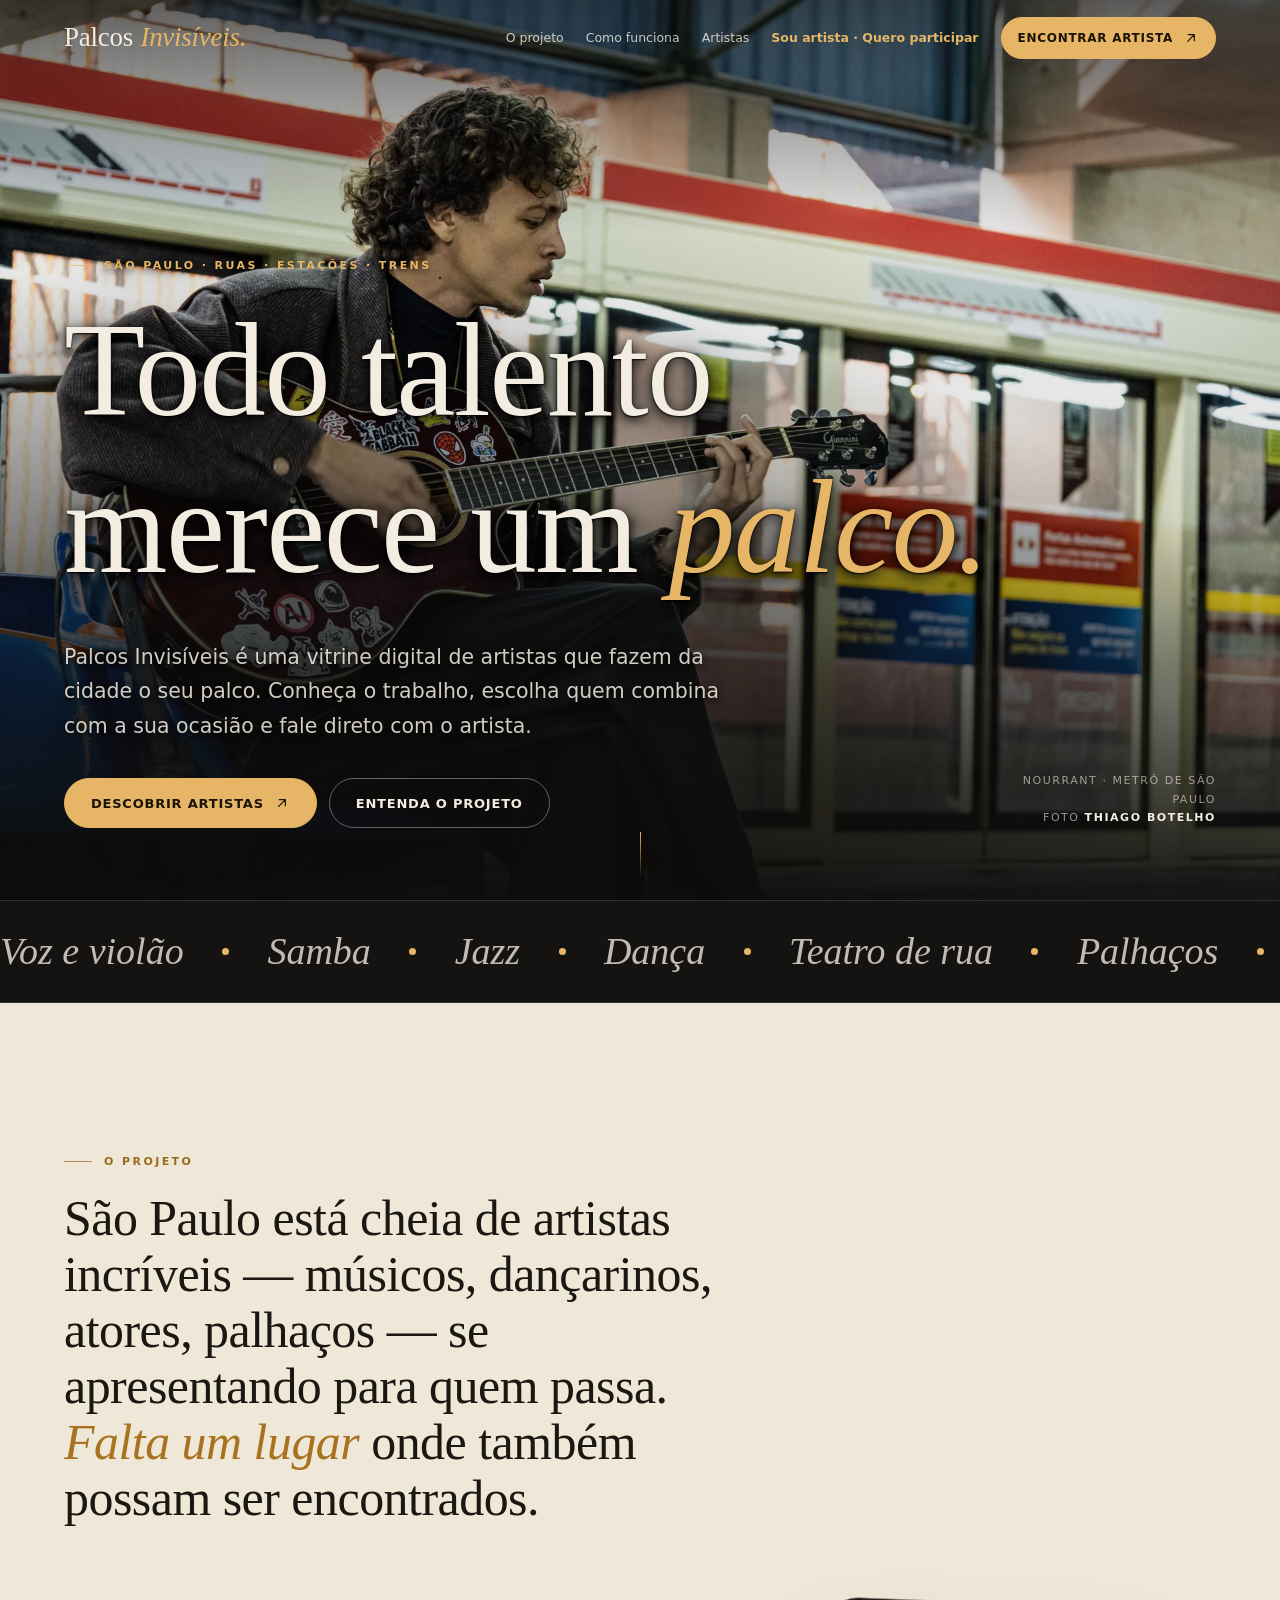
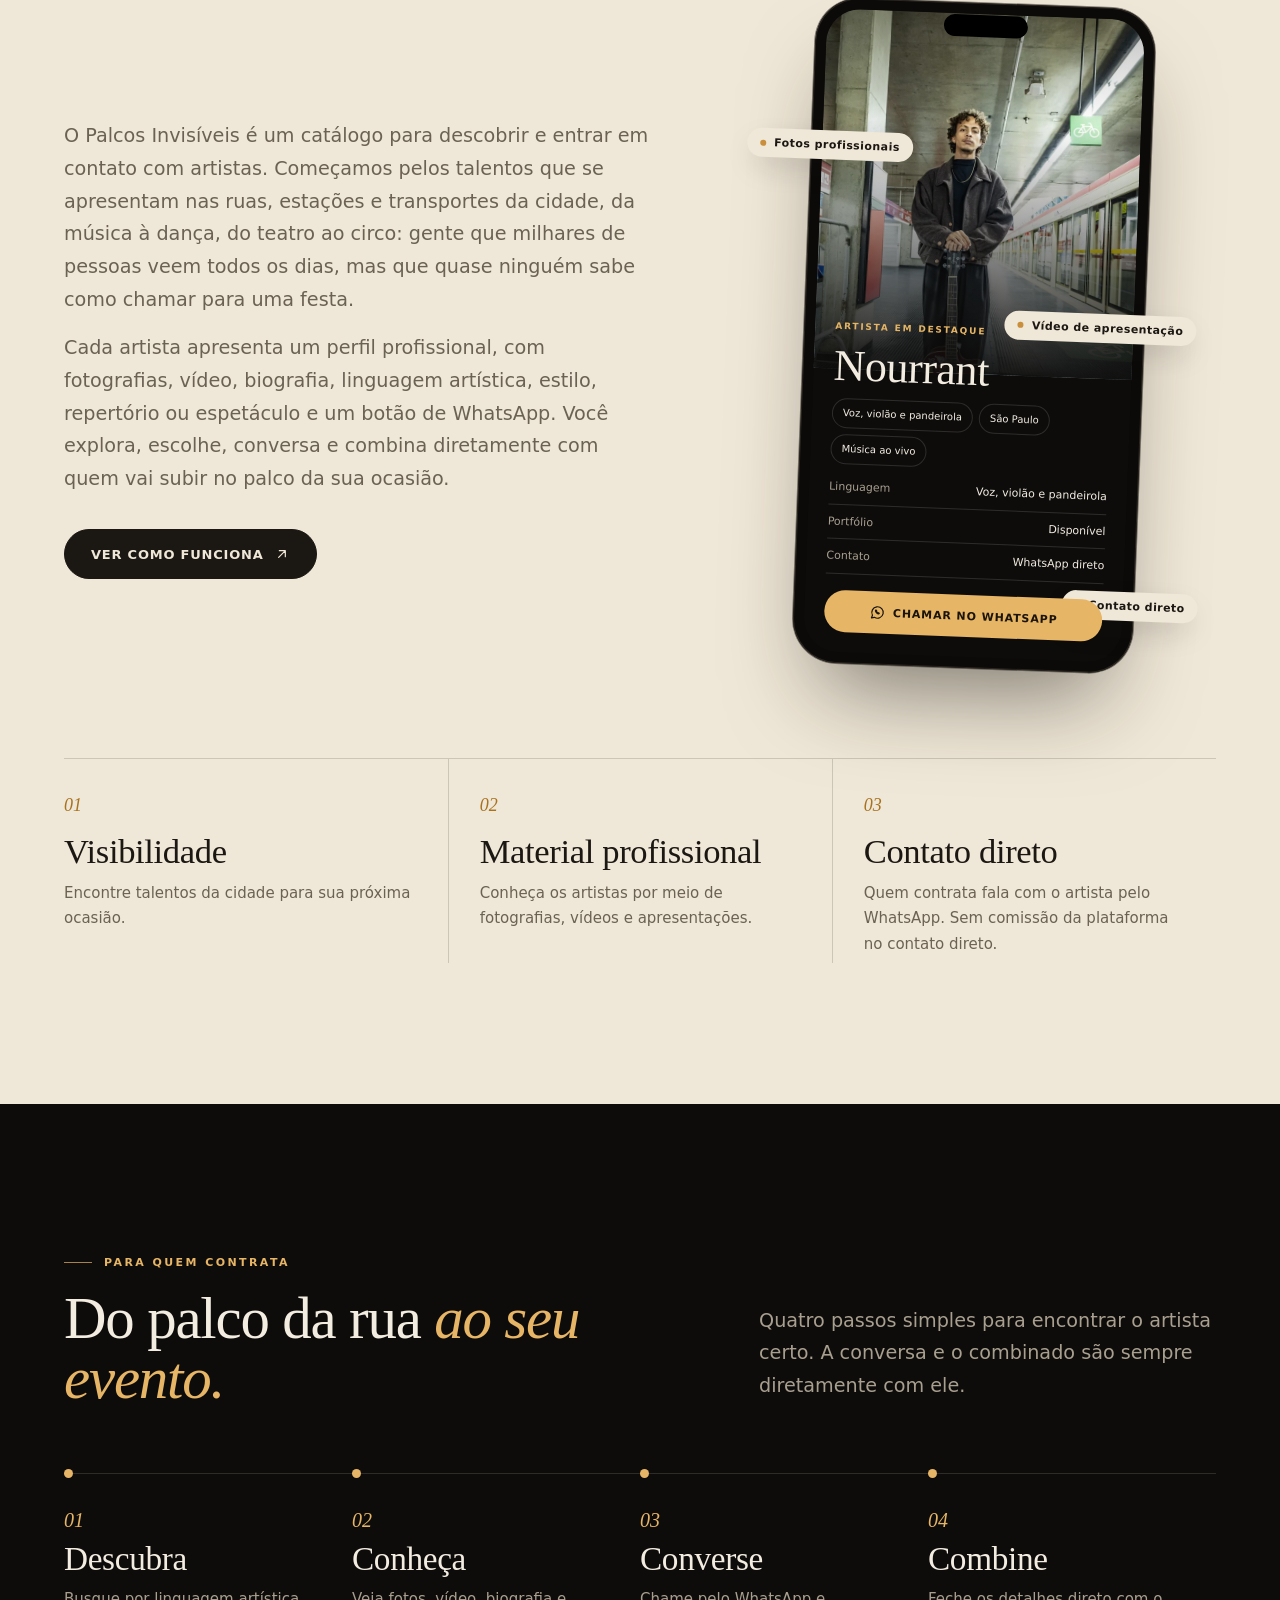
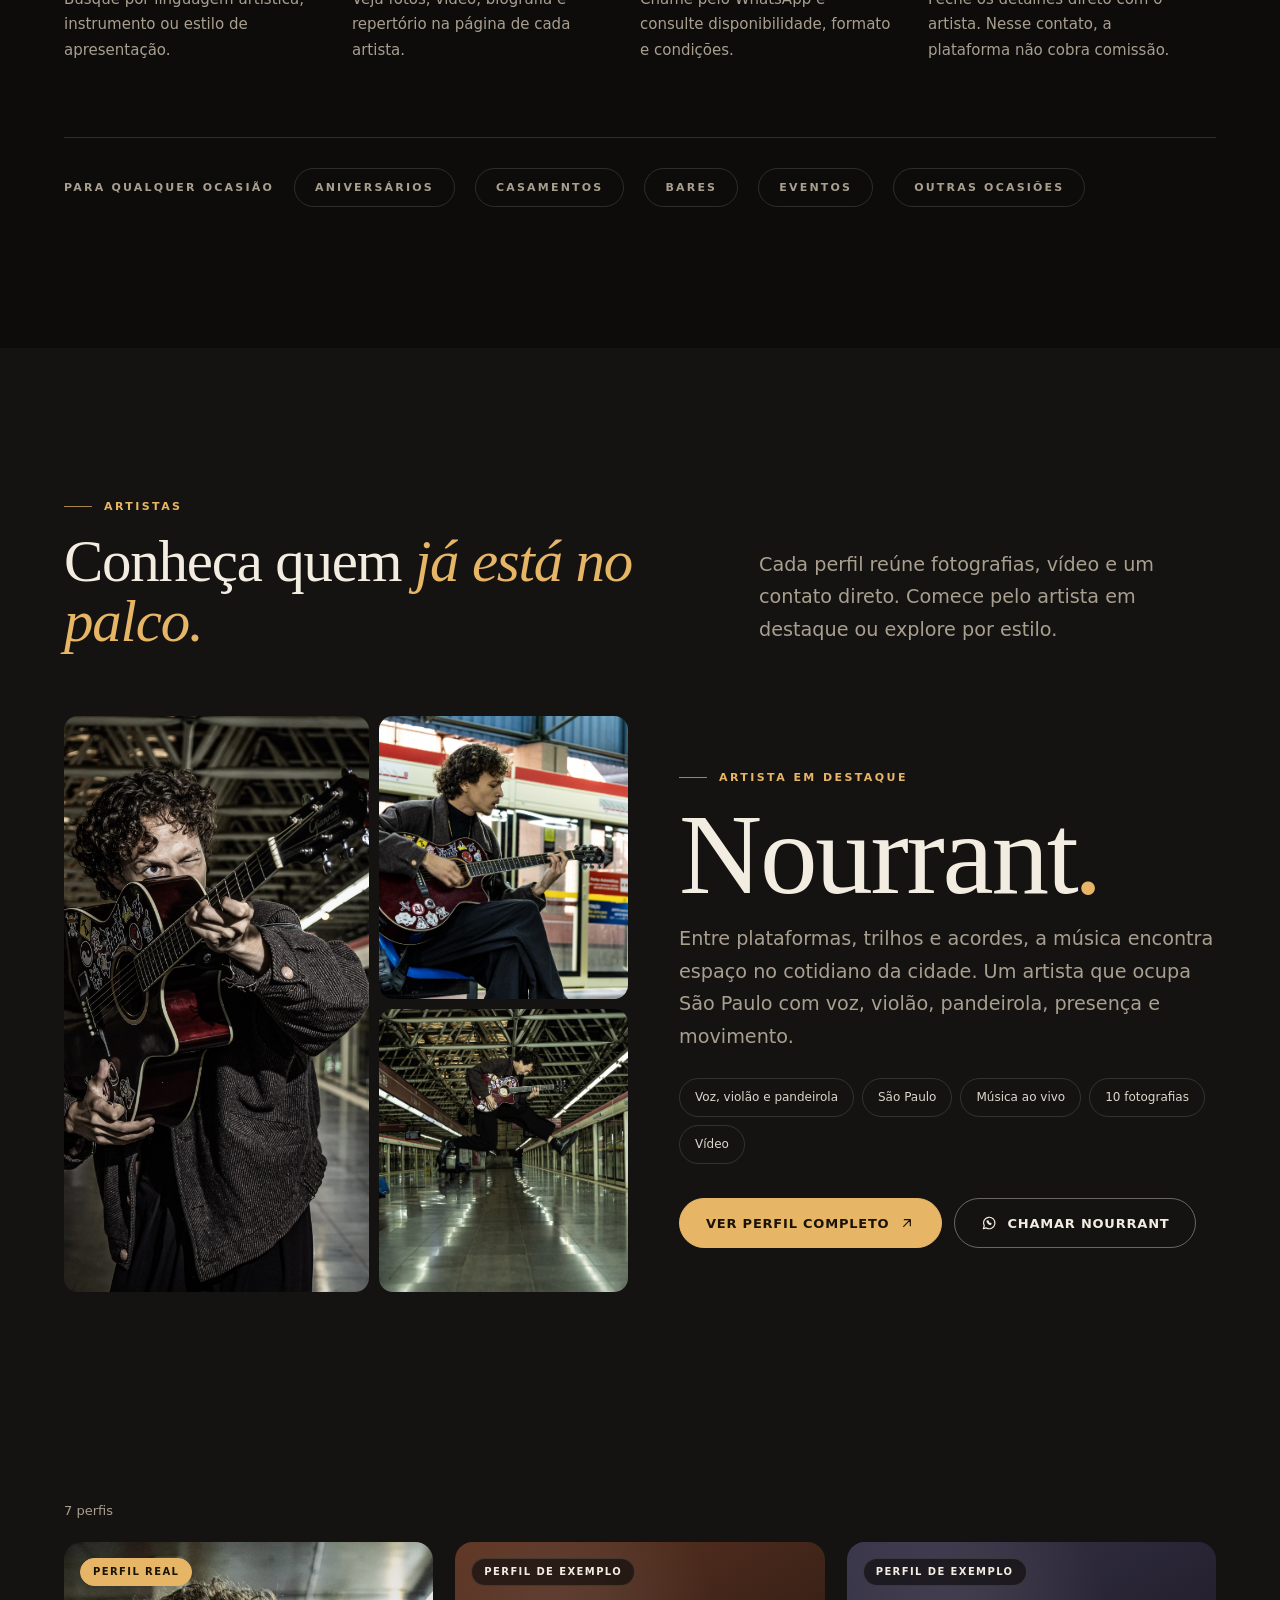
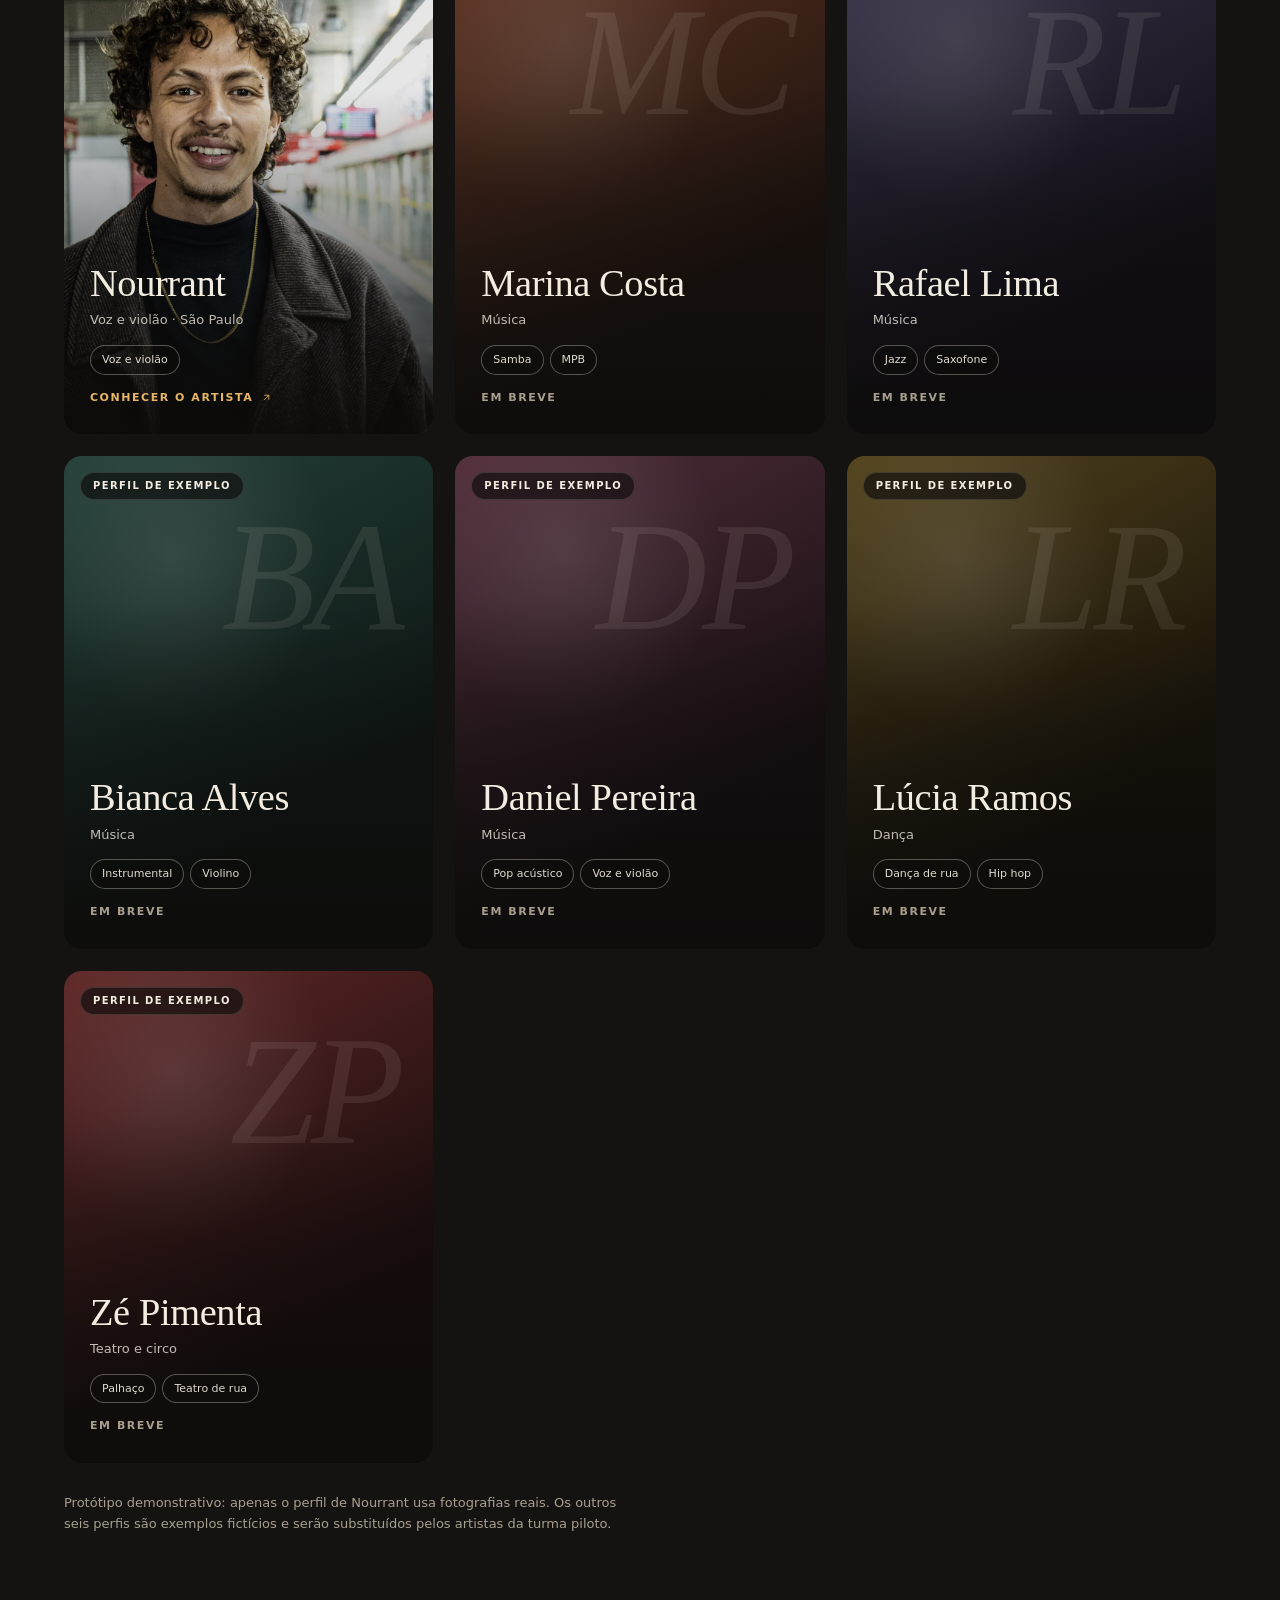
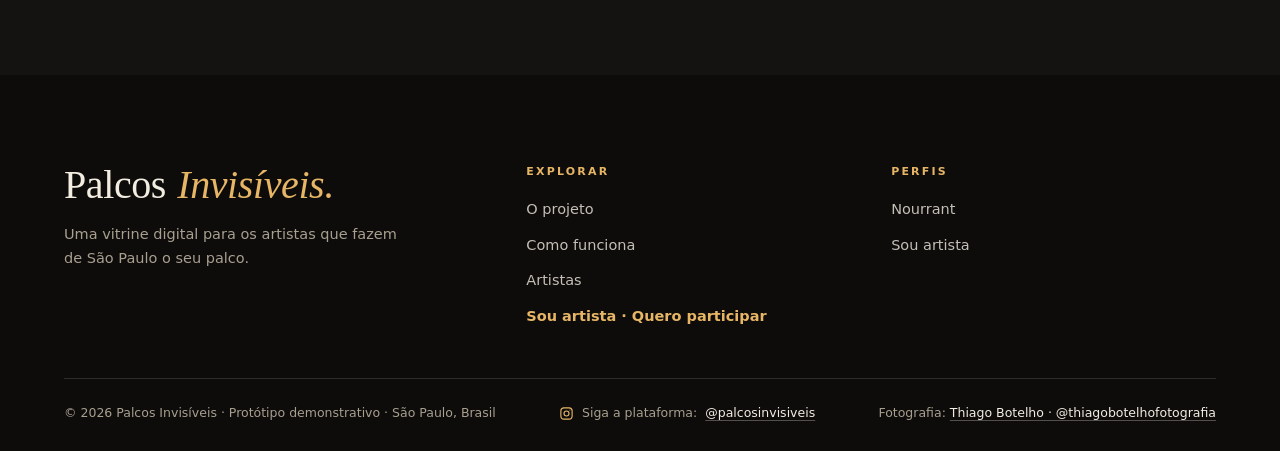
==== commit 4daccf58: "Repertório real do Nourrant + pandeirola" ====
--- a/index.html
+++ b/index.html
@@ -132,8 +132,8 @@
             <div class="phone-body">
               <span class="tag">Artista em destaque</span>
               <h4>Nourrant</h4>
-              <div class="phone-chips"><span>Voz e violão</span><span>São Paulo</span><span>Música ao vivo</span></div>
-              <div class="phone-rows"><div>Linguagem <b>Voz e violão</b></div><div>Portfólio <b>Disponível</b></div><div>Contato <b>WhatsApp direto</b></div></div>
+              <div class="phone-chips"><span>Voz, violão e pandeirola</span><span>São Paulo</span><span>Música ao vivo</span></div>
+              <div class="phone-rows"><div>Linguagem <b>Voz, violão e pandeirola</b></div><div>Portfólio <b>Disponível</b></div><div>Contato <b>WhatsApp direto</b></div></div>
               <div class="phone-cta"><svg class="ic" style="font-size:16px"><use href="#i-wa"/></svg> Chamar no WhatsApp</div>
             </div>
           </div>
@@ -187,8 +187,8 @@
       <div class="featured-copy reveal">
         <span class="eyebrow">Artista em destaque</span>
         <h3>Nourrant<em>.</em></h3>
-        <p class="lead">Entre plataformas, trilhos e acordes, a música encontra espaço no cotidiano da cidade. Um artista que ocupa São Paulo com voz, violão, presença e movimento.</p>
-        <div class="facts"><span class="fact">Voz e violão</span><span class="fact">São Paulo</span><span class="fact">Música ao vivo</span><span class="fact">10 fotografias</span><span class="fact">Vídeo</span></div>
+        <p class="lead">Entre plataformas, trilhos e acordes, a música encontra espaço no cotidiano da cidade. Um artista que ocupa São Paulo com voz, violão, pandeirola, presença e movimento.</p>
+        <div class="facts"><span class="fact">Voz, violão e pandeirola</span><span class="fact">São Paulo</span><span class="fact">Música ao vivo</span><span class="fact">10 fotografias</span><span class="fact">Vídeo</span></div>
         <div class="actions">
           <a class="btn" href="nourrant.html">Ver perfil completo <svg class="ic"><use href="#i-arrow"/></svg></a>
           <a class="btn ghost" href="#" data-contact="nourrant"><svg class="ic"><use href="#i-wa"/></svg> Chamar Nourrant</a>
